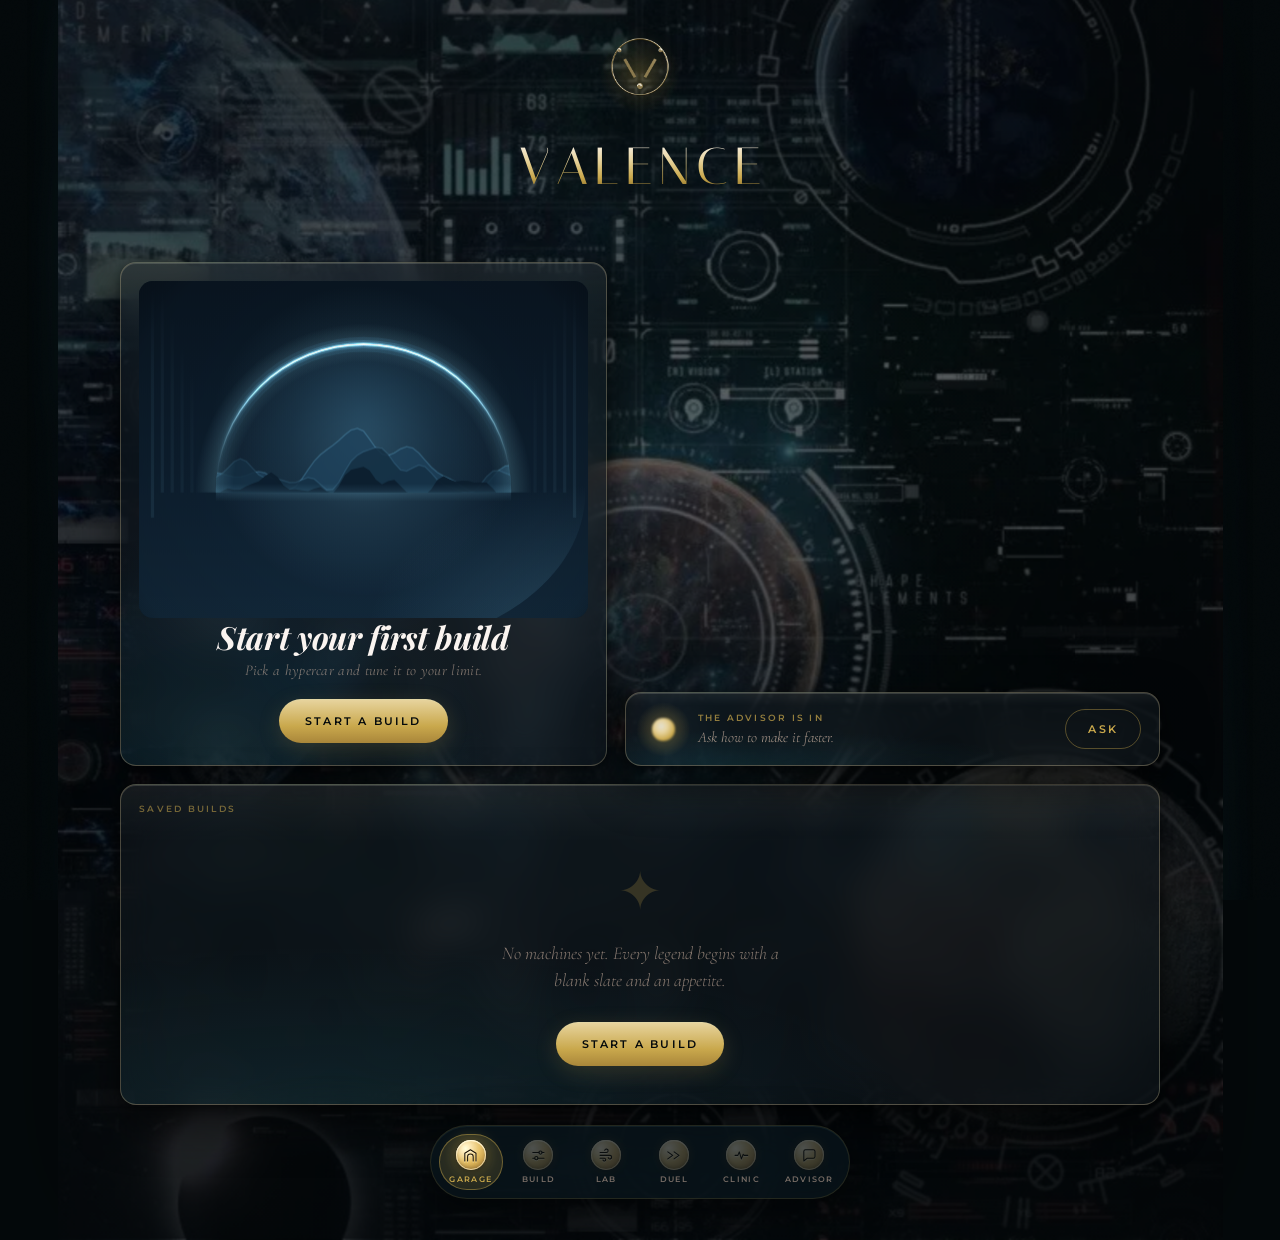
==== index.html @ 0231c081 "Spec card: a real PNG download, in the Build card and on every saved build 'Screenshot to share' ask" ====
<!DOCTYPE html>
<html lang="en">
<head>
  <meta charset="UTF-8">
  <meta name="viewport" content="width=device-width, initial-scale=1, viewport-fit=cover">
  <title>Valence Garage</title>
  <meta name="theme-color" content="#04090B">
  <meta name="description" content="A dark luxury hypercar configurator. Where physics meets desire.">
  <link rel="manifest" href="manifest.webmanifest">
  <meta name="apple-mobile-web-app-capable" content="yes">
  <meta name="mobile-web-app-capable" content="yes">
  <meta name="apple-mobile-web-app-status-bar-style" content="black-translucent">
  <meta name="apple-mobile-web-app-title" content="Valence">
  <link rel="apple-touch-icon" href="icons/apple-touch-icon.png">
  <link rel="icon" type="image/png" sizes="192x192" href="icons/icon-192.png">
  <link rel="preconnect" href="https://fonts.googleapis.com">
  <link rel="preconnect" href="https://fonts.gstatic.com" crossorigin>
  <link href="https://fonts.googleapis.com/css2?family=Playfair+Display:ital,wght@1,700&family=Montserrat:wght@300;400;500;600&family=Cormorant+Garamond:ital,wght@1,400;1,500&family=Italiana&display=swap" rel="stylesheet">
  <link rel="stylesheet" href="style.css?v=40">
</head>
<body>
  <!-- Fixed atmosphere: realistic volumetric fog painted by js/fog.js on
       #fog-canvas (teal value-noise fractal, luminous upper-left mass, lower
       right pocket, baked vignette). Fractal grain overlay sits on top. -->
  <canvas id="fog-canvas" aria-hidden="true"></canvas>
  <!-- Per-screen fixed backgrounds (v6) are painted as ::before pseudo-layers
       on #screen-garage (space image + vignette) and #screen-advisor (pure
       black + faint gold floor glow) in style.css. Because a display:none
       screen renders no pseudo-element, the background is tied directly to the
       active screen with zero JS and no fragile :has() invalidation. The fog
       canvas above shows only on Build, where no screen ::before covers it. -->
  <div id="noise-layer" aria-hidden="true"></div>

  <div id="app">

    <!-- ============================ GARAGE ============================ -->
    <section id="screen-garage" class="screen active" aria-label="Garage">
      <header class="masthead">
        <!-- Gold V monogram: a 32-frame Blender turntable (EEVEE metal +
             rim light) played as an 8x4 stepped sprite. inline-block so it
             follows the masthead text-align (left on mobile, centred desktop).
             The maison crest above the wordmark. -->
        <div id="mono-crest" aria-hidden="true"><span class="mono-sprite"></span></div>
        <div class="eyebrow">The Private Collection</div>
        <!-- v9 marquee: motion.js splits the wordmark into per-letter spans
             for the staggered rise; CSS paints the gradient + shine sweep. -->
        <h1 id="marquee" class="display-title marquee">VALENCE</h1>
        <p class="tagline">Where physics meets desire.</p>
        <div class="hairline"></div>
      </header>

      <div id="dashboard">

        <!-- Hero car widget. heroscene.js paints the deep-blue night arch-portal
             composition onto a canvas inside #hero-stage, UNDER the car image /
             fallback silhouette. The stage is ~4:3, rounded, overflow hidden. -->
        <section id="dash-hero" class="glass-sheet" aria-label="Current build">
          <div id="hero-stage">
            <!-- heroscene.js inserts canvas.hero-scene-canvas here as first child -->
            <img id="hero-car-img" alt="" aria-hidden="true" hidden>
            <div id="hero-fallback" aria-hidden="true"><!-- app.js injects CarArt svg --></div>
          </div>
          <div id="hero-meta">
            <h3 id="hero-name" class="display-title">Your Garage Awaits</h3>
            <div id="hero-sub" class="tagline">Begin your first machine.</div>
            <div id="hero-chips"><!-- app.js injects three glass chips --></div>
            <button id="btn-hero-cta" class="btn-primary" type="button">Start a Build</button>
          </div>
        </section>

        <!-- Performance snapshot bars -->
        <section id="dash-stats" class="glass-sheet" aria-label="Performance">
          <div class="panel-eyebrow">Performance</div>
          <div id="dash-bars"><!-- app.js injects five .stat-row nodes --></div>
        </section>

        <!-- Saved builds gallery (mobile order: hero, stats, builds, advisor;
             desktop placement handled by grid-template-areas) -->
        <section id="dash-builds" class="glass-sheet" aria-label="Saved builds">
          <div class="dash-builds-head">
            <div class="panel-eyebrow">Saved Builds</div>
            <button id="btn-new-build" class="btn-secondary" type="button" hidden>New Build</button>
          </div>

          <div id="garage-list" aria-live="polite"><!-- app.js injects saved builds --></div>

          <div id="garage-empty">
            <div class="ornament" aria-hidden="true">&#10022;</div>
            <p class="empty-copy">No machines yet. Every legend begins with a blank slate and an appetite.</p>
            <button id="btn-start-build" class="btn-primary" type="button">Start a Build</button>
          </div>
        </section>

        <!-- Advisor quick-entry -->
        <section id="dash-advisor" class="glass-sheet" aria-label="Advisor">
          <div id="dash-orb" aria-hidden="true">
            <span class="orb-glow"></span>
            <span class="orb-core"></span>
          </div>
          <div id="dash-advisor-body">
            <div class="eyebrow">The Advisor is in</div>
            <span id="dash-advisor-hint">Ask how to make it faster.</span>
          </div>
          <button id="btn-dash-advisor" class="btn-secondary" type="button">Ask</button>
        </section>

      </div>
    </section>

    <!-- ============================ BUILD ============================ -->
    <section id="screen-build" class="screen" aria-label="Build">

      <!-- Step 1: car picker -->
      <div id="build-step-picker">
        <header class="masthead compact" data-ghost="01">
          <div class="eyebrow">Choose Your Machine</div>
          <h2 class="display-title">The Stable</h2>
          <p class="tagline">Sixteen legends, one garage.</p>
          <div class="hairline"></div>
        </header>

        <div id="car-grid"><!-- app.js injects button.car-card nodes --></div>
      </div>

      <!-- Step 2: configurator -->
      <div id="build-step-config" hidden>
        <div class="config-head">
          <button id="btn-back-arch" class="btn-icon" type="button" aria-label="Back to car picker">
            <span class="gbadge" aria-hidden="true">
              <svg viewBox="0 0 24 24" fill="none" stroke="currentColor" stroke-width="1.5" aria-hidden="true">
                <path d="M15 5l-7 7 7 7" stroke-linecap="round" stroke-linejoin="round"/>
              </svg>
            </span>
          </button>
          <input id="build-name" type="text" value="Grand Tourer" spellcheck="false" aria-label="Build name">
          <div id="build-arch-label" class="eyebrow">Grand Tourer</div>
        </div>

        <div id="config-left">
        <div id="car-stage">
          <div id="viewer-mount" aria-label="3D car viewer" role="img"><!-- viewer.js fills this canvas --></div>
          <!-- Paint booth: two inspection light bars sweep the fresh finish
               when the accent changes (app.js toggles #car-stage.paint-fresh). -->
          <div class="paint-booth" aria-hidden="true">
            <span class="pb-bar"></span>
            <span class="pb-bar pb-bar-2"></span>
            <span class="pb-bloom"></span>
          </div>
          <div class="stage-hairline"></div>
        </div>

        <div id="readouts">
          <div class="ro" id="ro-ptw">
            <div class="ro-top">
              <span class="ro-ico gbadge sm" aria-hidden="true">
                <svg viewBox="0 0 24 24" fill="none" stroke="currentColor" stroke-width="1.5">
                  <path d="M13 3L5 13h5l-1 8 8-11h-5l1-7z" stroke-linecap="round" stroke-linejoin="round"/>
                </svg>
              </span>
              <div class="ro-value" id="ro-ptw-v">0</div>
            </div>
            <div class="ro-label" id="ro-ptw-l">HP / Tonne</div>
          </div>
          <div class="ro" id="ro-060">
            <div class="ro-top">
              <span class="ro-ico gbadge sm" aria-hidden="true">
                <svg viewBox="0 0 24 24" fill="none" stroke="currentColor" stroke-width="1.5">
                  <path d="M4 12h13" stroke-linecap="round"/>
                  <path d="M12 6l6 6-6 6" stroke-linecap="round" stroke-linejoin="round"/>
                </svg>
              </span>
              <div class="ro-value" id="ro-060-v">0.0</div>
            </div>
            <div class="ro-label" id="ro-060-l">0 to 60 mph &middot; s</div>
          </div>
          <div class="ro" id="ro-top">
            <div class="ro-top">
              <span class="ro-ico gbadge sm" aria-hidden="true">
                <svg viewBox="0 0 24 24" fill="none" stroke="currentColor" stroke-width="1.5">
                  <path d="M4 18a8 8 0 0 1 16 0" stroke-linecap="round"/>
                  <path d="M12 18l4.5-5" stroke-linecap="round"/>
                </svg>
              </span>
              <div class="ro-value" id="ro-top-v">0</div>
            </div>
            <div class="ro-label" id="ro-top-l">Top Speed &middot; km/h</div>
          </div>
          <div class="ro" id="ro-brake">
            <div class="ro-top">
              <span class="ro-ico gbadge sm" aria-hidden="true">
                <svg viewBox="0 0 24 24" fill="none" stroke="currentColor" stroke-width="1.5">
                  <circle cx="12" cy="12" r="8.5"/>
                  <circle cx="12" cy="12" r="3"/>
                </svg>
              </span>
              <div class="ro-value" id="ro-brake-v">0</div>
            </div>
            <div class="ro-label" id="ro-brake-l">Brake from 100 &middot; m</div>
          </div>
        </div>
        </div><!-- /#config-left -->

        <div id="config-right" data-ghost="02">

        <div id="unit-toggle" role="group" aria-label="Units">
          <button type="button" data-unit="metric" class="active" aria-pressed="true">Metric</button>
          <button type="button" data-unit="imperial" aria-pressed="false">Imperial</button>
        </div>

        <div id="controls">
          <div class="control-row">
            <div class="control-head">
              <span class="control-label">Power</span>
              <span class="control-val" id="val-power">650 hp</span>
            </div>
            <input id="ctl-power" type="range" min="300" max="2000" step="10" value="650" aria-label="Power in horsepower">
          </div>

          <div class="control-row">
            <div class="control-head">
              <span class="control-label">Weight</span>
              <span class="control-val" id="val-weight">1750 kg</span>
            </div>
            <input id="ctl-weight" type="range" min="900" max="2200" step="10" value="1750" aria-label="Weight in kilograms">
          </div>

          <div class="control-row">
            <div class="control-head"><span class="control-label">Drivetrain</span></div>
            <div id="ctl-drivetrain" class="segmented" role="group" aria-label="Drivetrain">
              <button type="button" data-dt="RWD">RWD</button>
              <button type="button" data-dt="AWD" class="active">AWD</button>
            </div>
          </div>

          <div class="control-row">
            <div class="control-head"><span class="control-label">Aero Wing</span></div>
            <div id="ctl-wing" class="segmented five" role="group" aria-label="Aero wing level">
              <button type="button" data-wing="0" class="active">None</button>
              <button type="button" data-wing="1">Low</button>
              <button type="button" data-wing="2">Mid</button>
              <button type="button" data-wing="3">High</button>
              <button type="button" data-wing="4">Max</button>
            </div>
          </div>

          <div class="control-row">
            <div class="control-head"><span class="control-label">Tires</span></div>
            <div id="ctl-tire" class="segmented four" role="group" aria-label="Tire compound">
              <button type="button" data-tire="0">Touring</button>
              <button type="button" data-tire="1" class="active">Sport</button>
              <button type="button" data-tire="2">Cup</button>
              <button type="button" data-tire="3">Slick</button>
            </div>
          </div>

          <div class="control-row">
            <div class="control-head"><span class="control-label">Accent</span></div>
            <div id="ctl-accent" class="swatch-row" role="group" aria-label="Accent color">
              <button type="button" class="swatch" data-accent="#C9A84C" style="--sw:#C9A84C" aria-label="Gold"></button>
              <button type="button" class="swatch" data-accent="#E8D5A0" style="--sw:#E8D5A0" aria-label="Champagne"></button>
              <button type="button" class="swatch" data-accent="#A02020" style="--sw:#A02020" aria-label="Crimson"></button>
              <button type="button" class="swatch" data-accent="#E8C8B4" style="--sw:#E8C8B4" aria-label="Cognac"></button>
              <button type="button" class="swatch" data-accent="#FAF4F0" style="--sw:#FAF4F0" aria-label="Porcelain"></button>
              <button type="button" class="swatch" data-accent="#6E1616" style="--sw:#6E1616" aria-label="Oxblood"></button>
            </div>
          </div>
        </div>

        <div id="chart-panel" class="panel">
          <div class="panel-eyebrow">Performance Envelope</div>
          <div id="stat-bars"><!-- app.js injects five .stat-row nodes --></div>
          <div id="chart-caption">Five strengths of this build. Fuller is stronger.</div>
        </div>

        <div id="eng-panel" class="panel">
          <button id="eng-toggle" type="button" aria-expanded="false" aria-controls="eng-body">
            <span>Engineering</span>
            <span class="chev gbadge sm" aria-hidden="true">
              <svg viewBox="0 0 24 24" fill="none" stroke="currentColor" stroke-width="1.5" aria-hidden="true">
                <path d="M6 9l6 6 6-6" stroke-linecap="round" stroke-linejoin="round"/>
              </svg>
            </span>
          </button>
          <div id="eng-body">
            <div class="eng-inner">
              <div class="eng-block">
                <div class="eng-title">Drag</div>
                <div class="eng-formula">F_drag = 1/2 x rho x CdA x v^2</div>
                <div class="eng-sub" id="eng-drag-sub">0</div>
              </div>
              <div class="eng-block">
                <div class="eng-title">Downforce</div>
                <div class="eng-formula">F_down = 1/2 x rho x ClA x v^2</div>
                <div class="eng-sub" id="eng-down-sub">0</div>
              </div>
              <div class="eng-block">
                <div class="eng-title">Traction Limit</div>
                <div class="eng-formula">a_max = mu x (m x g + F_down) / m</div>
                <div class="eng-sub" id="eng-trac-sub">0</div>
              </div>
              <div class="eng-block">
                <div class="eng-title">The Tradeoff</div>
                <div class="eng-formula">more wing raises CdA and ClA together</div>
                <div class="eng-sub" id="eng-trade-sub">0</div>
              </div>
            </div>
          </div>
        </div>

        <div class="action-row">
          <button id="btn-save" class="btn-primary" type="button">Save Build</button>
          <button id="btn-share" class="btn-secondary" type="button">Spec Card</button>
        </div>
        </div><!-- /#config-right -->
      </div>
    </section>

    <!-- ============================ ADVISOR ============================ -->
    <section id="screen-advisor" class="screen state-hero" aria-label="Advisor">
      <!-- Persistent top bar: chat history, a fresh conversation, and the
           speaker toggle. Present in every advisor state. -->
      <div id="advisor-topbar">
        <button id="btn-history" class="adv-icon" type="button" aria-label="Chat history" aria-expanded="false">
          <svg viewBox="0 0 24 24" fill="none" stroke="currentColor" stroke-width="1.6" aria-hidden="true">
            <path d="M4 6h16M4 12h16M4 18h11" stroke-linecap="round"/>
          </svg>
        </button>
        <button id="btn-new-chat" class="adv-icon" type="button" aria-label="New conversation">
          <svg viewBox="0 0 24 24" fill="none" stroke="currentColor" stroke-width="1.6" aria-hidden="true">
            <path d="M12 5v14M5 12h14" stroke-linecap="round"/>
          </svg>
        </button>
        <span class="adv-spacer"></span>
        <!-- Voice/TTS toggle (advisor.js speaks replies aloud). -->
        <button id="btn-voice" class="voice gbadge-btn" type="button" aria-pressed="false" aria-label="Toggle voice">
          <span class="gbadge sm" aria-hidden="true">
            <svg viewBox="0 0 24 24" fill="none" stroke="currentColor" stroke-width="1.5" aria-hidden="true">
              <path d="M4 9.5v5h3.5l4.5 3.5v-12L7.5 9.5H4z" stroke-linecap="round" stroke-linejoin="round"/>
              <path d="M16 9a4 4 0 0 1 0 6" stroke-linecap="round"/>
            </svg>
          </span>
        </button>
      </div>

      <!-- Slide-over history drawer. advisor.js fills it from saved sessions. -->
      <div id="advisor-history" hidden>
        <div class="adv-hist-head">
          <span>Conversations</span>
          <button id="btn-history-close" class="adv-icon" type="button" aria-label="Close history">
            <svg viewBox="0 0 24 24" fill="none" stroke="currentColor" stroke-width="1.6" aria-hidden="true">
              <path d="M6 6l12 12M18 6L6 18" stroke-linecap="round"/>
            </svg>
          </button>
        </div>
        <div id="adv-hist-list"><!-- advisor.js injects saved conversations --></div>
      </div>

      <header id="advisor-hero" class="advisor-head">
        <h2 id="advisor-title">What can I do for you today?</h2>

        <!-- Huge tappable orb. advisor.js toggles speech recognition on tap. -->
        <div id="advisor-orb" role="button" tabindex="0" aria-label="Speak">
          <span class="orb-glow" aria-hidden="true"></span>
          <span class="orb-core" aria-hidden="true"></span>
          <canvas id="orb-canvas" aria-hidden="true"></canvas>
        </div>

        <!-- Says what the orb wants. Nobody guesses "tap to speak". -->
        <div id="orb-hint">Tap the orb to speak, or type below</div>

        <div id="advisor-status" hidden></div>
      </header>

      <!-- SUBTITLES. Deliberately a SIBLING of the hero, not a child: the chat
           state hides the hero, and while these lived inside it the subtitles
           were hidden along with it, which is exactly the blank screen this was
           meant to prevent. Carries the live transcript while you speak AND the
           reply as it is spoken. -->
      <div id="voice-live" aria-live="polite" hidden></div>

      <div id="advisor-chips">
        <div class="chip-label chips-heading">Quick advice</div>
        <div class="chip-group">
          <div class="chip-label">Budget</div>
          <div class="chip-row" role="group" aria-label="Budget">
            <button type="button" class="chip" data-budget="low">Low</button>
            <button type="button" class="chip active" data-budget="med">Med</button>
            <button type="button" class="chip" data-budget="high">High</button>
          </div>
        </div>
        <div class="chip-group">
          <div class="chip-label">Focus</div>
          <div class="chip-row" role="group" aria-label="Focus">
            <button type="button" class="chip" data-focus="looks">Looks</button>
            <button type="button" class="chip" data-focus="speed">Speed</button>
            <button type="button" class="chip" data-focus="track">Track</button>
            <button type="button" class="chip active" data-focus="balanced">Balanced</button>
          </div>
        </div>
      </div>

      <!-- advisor.js seeds the opening line (day aware) so it is never stale. -->
      <div id="advisor-thread" aria-live="polite"></div>

      <button id="btn-advise" class="btn-primary full" type="button">Consult the Advisor</button>

      <!-- Composer. Lives on the globe page AND in chat, so you can type from
           the start, or edit what the microphone heard before sending. -->
      <div id="advisor-input-row">
        <textarea id="advisor-input" rows="1" placeholder="Ask the Advisor anything" spellcheck="false" autocomplete="off" aria-label="Message the advisor"></textarea>
        <button id="btn-send" class="adv-send" type="button" aria-label="Send message">
          <svg viewBox="0 0 24 24" fill="none" stroke="currentColor" stroke-width="2.2" aria-hidden="true">
            <path d="M12 19V5M6 11l6-6 6 6" stroke-linecap="round" stroke-linejoin="round"/>
          </svg>
        </button>
      </div>

      <!-- Kept, and moved BELOW the composer. Always reachable, including while
           voice is listening, and it opens the greeting composer. -->
      <button id="btn-keyboard" type="button" aria-label="Use keyboard">
        <span class="gbadge sm" aria-hidden="true">
          <svg viewBox="0 0 24 24" fill="none" stroke="currentColor" stroke-width="1.5" aria-hidden="true">
            <rect x="3" y="7" width="18" height="11" rx="2"/>
            <path d="M7 11h0M11 11h0M15 11h0M7 14.5h10" stroke-linecap="round"/>
          </svg>
        </span>
        <span class="btn-keyboard-label">Use keyboard</span>
      </button>
    </section>

    <!-- ============================ LAB ============================ -->
    <!-- v9: the wind tunnel. js/windlab.js owns the canvas: airflow
         streamlines deflecting over the current machine's silhouette,
         live drag / downforce / power readouts at a tunable airspeed. -->
    <section id="screen-lab" class="screen" aria-label="Wind lab">
      <header class="masthead compact" data-ghost="03">
        <div class="eyebrow">The Laboratory</div>
        <h2 class="display-title">Wind Tunnel</h2>
        <p class="tagline">Air is the only honest critic.</p>
        <div class="hairline"></div>
      </header>

      <div id="lab-stage" class="glass-sheet">
        <canvas id="lab-canvas" aria-label="Wind tunnel visualization" role="img"></canvas>
        <div id="lab-plate"><!-- windlab.js writes the car name here --></div>
      </div>

      <!-- v11.1: any machine can enter the tunnel, not just the current build. -->
      <div id="lab-picker" class="panel">
        <div class="panel-eyebrow">In the Tunnel</div>
        <div id="lab-picker-chips" class="chip-row"><!-- windlab.js fills --></div>
      </div>

      <div id="lab-readouts">
        <div class="ro">
          <div class="ro-top"><div class="ro-value" id="lab-drag-v">0</div></div>
          <div class="ro-label">Drag &middot; N</div>
        </div>
        <div class="ro">
          <div class="ro-top"><div class="ro-value" id="lab-down-v">0</div></div>
          <div class="ro-label">Downforce &middot; N</div>
        </div>
        <div class="ro">
          <div class="ro-top"><div class="ro-value" id="lab-power-v">0</div></div>
          <div class="ro-label">Drag Power &middot; kW</div>
        </div>
      </div>

      <div id="lab-controls" class="panel">
        <div class="control-row">
          <div class="control-head">
            <span class="control-label">Airspeed</span>
            <span class="control-val" id="lab-speed-val">200 km/h</span>
          </div>
          <input id="lab-speed" type="range" min="50" max="400" step="5" value="200" aria-label="Airspeed in kilometers per hour">
        </div>
        <div id="lab-caption">Streamlines bend over the body. Wing level and tires come from your current build.</div>
      </div>
    </section>

    <!-- ============================ DUEL ============================ -->
    <!-- v10, the base of the pizza: race any build against any other
         machine over the quarter mile with the app's real physics.
         js/duel.js owns the canvas, the countdown, and the results. -->
    <section id="screen-duel" class="screen" aria-label="Proving ground">
      <header class="masthead compact" data-ghost="04">
        <div class="eyebrow">The Proving Ground</div>
        <h2 class="display-title">The Duel</h2>
        <p class="tagline">Two machines. One truth.</p>
        <div class="hairline"></div>
      </header>

      <div id="duel-stage" class="glass-sheet">
        <canvas id="duel-canvas" aria-label="Quarter mile race" role="img"></canvas>
        <div id="duel-results" hidden></div>
      </div>

      <!-- v11: BOTH corners are free picks (current build, saved builds,
           factory stock), so custom vs factory twin, custom vs custom and
           stock vs stock are all one tap. -->
      <div id="duel-picker" class="panel">
        <div class="duel-corner">
          <div class="panel-eyebrow">Lane One</div>
          <div id="duel-you-chips" class="chip-row"><!-- duel.js fills --></div>
        </div>
        <div class="duel-vs" aria-hidden="true">vs</div>
        <div class="duel-corner">
          <div class="panel-eyebrow">Lane Two</div>
          <div id="duel-foe-chips" class="chip-row"><!-- duel.js fills --></div>
        </div>
      </div>

      <!-- Side-by-side specification; differences glow gold. -->
      <div id="duel-specs" class="panel" aria-label="Specification comparison"></div>

      <button id="btn-duel" class="btn-primary full" type="button">Run the Quarter Mile</button>
    </section>

    <!-- ============================ CLINIC ============================ -->
    <!-- v12: four instruments of practical mechanical engineering, each
         with built-in synthetic test signals (js/clinic.js). -->
    <section id="screen-clinic" class="screen" aria-label="Clinic">
      <header class="masthead compact" data-ghost="05">
        <div class="eyebrow">The Clinic</div>
        <h2 class="display-title">Instruments</h2>
        <p class="tagline">Listen. Measure. Know before you pay.</p>
        <div class="hairline"></div>
      </header>

      <!-- AI Engine: the free brain behind the instruments. -->
      <div class="panel clinic-panel" id="cl-ai-card">
        <button class="clinic-head" id="cl-ai-head" type="button" aria-expanded="true">
          <span>AI Engine</span>
          <span class="clinic-sub">built in and on &middot; no setup needed</span>
        </button>
        <div class="clinic-body">
          <p class="cl-copy">The AI is already running for you, no key and no
          sign-up required. The instruments below carry this garage's full
          diagnostic knowledge (fault trees, acoustic signatures, fluid
          charts, fair-shop playbooks), and a frontier AI reasons over that
          knowledge, reads your photos, and
          writes your diagnosis live. Photos and prose are enabled, and if the
          shared allowance is ever busy it falls back to the built-in knowledge
          base, so it never stops working.</p>
          <button id="cl-open-advisor" class="btn-secondary" type="button">Click here to use the Advisor</button>
          <div id="cl-ai-msg" class="cl-note"></div>
        </div>
      </div>

      <!-- 1. Engine Whisperer -->
      <div class="panel clinic-panel">
        <button class="clinic-head" id="cl-ew-head" type="button" aria-expanded="true">
          <span>Engine Whisperer</span>
          <span class="clinic-sub">what is that noise</span>
        </button>
        <div class="clinic-body">
          <p class="cl-copy">Your car is talking. Record the clunk, squeal,
          tick, or hiss, or photograph the leak, and watch the AI reason
          over real spectral evidence to tell you what is wrong, how urgent
          it is, and exactly what to say at the counter so nobody
          overcharges you.</p>
          <details class="cl-about">
            <summary>About this instrument</summary>
            <p>Every fault has a voiceprint. A worn belt screams one narrow
            note; a dying rod bearing thuds at half engine speed; a boost
            leak hisses with no rhythm at all. This instrument runs your
            recording through the same math a vibration lab uses: windowed
            frequency analysis plus an envelope-rhythm scan, measuring the
            pitch, purity, and beat of the noise. Those measurements are
            matched against a built-in library of acoustic fault signatures
            with full playbooks: causes, urgency, fair-shop pricing
            behavior, free driveway checks, and the follow-up questions
            that separate look-alike sounds. Then the AI engine composes
            your diagnosis from that evidence, live, token by token. It is
            a hypothesis, not a verdict, and it says so: but you will walk
            into the shop knowing exactly what to ask for. Photos work the
            same way: fluid-color charts and wear-pattern guides feed the
            vision model, so a picture of the puddle under your car comes
            back as a name, a severity, and a plan.</p>
          </details>
          <div class="cl-actions">
            <button id="cl-ew-rec" class="btn-secondary" type="button">Record 4 s</button>
            <label class="btn-secondary cl-upload">Upload audio
              <input id="cl-ew-file" type="file" accept="audio/*" hidden>
            </label>
            <label class="btn-secondary cl-upload">Photo diagnosis
              <input id="cl-ew-photo" type="file" accept="image/*" hidden>
            </label>
          </div>
          <img id="cl-ew-photo-preview" class="cl-photo-preview" alt="" hidden>
          <div class="cl-demos">
            <span class="cl-demos-label">Prove it on this desk:</span>
            <button id="cl-ew-demo-belt" class="chip" type="button">Belt squeal</button>
            <button id="cl-ew-demo-tick" class="chip" type="button">Lifter tick</button>
            <button id="cl-ew-demo-knock" class="chip" type="button">Rod knock</button>
            <button id="cl-ew-demo-leak" class="chip" type="button">Boost leak</button>
          </div>
          <div id="cl-ew-status" class="cl-note" hidden></div>
          <canvas id="cl-ew-spectrum" class="cl-spectrum" hidden></canvas>
          <div id="cl-ew-results" hidden></div>
          <div id="cl-ew-ai" class="cl-ai-panel" hidden>
            <div class="cl-ai-head">
              <span class="cl-ai-title">AI Diagnosis</span>
              <span id="cl-ew-ai-engine" class="cl-ai-engine"></span>
            </div>
            <div id="cl-ew-ai-text" class="cl-ai-text"></div>
          </div>
        </div>
      </div>

      <!-- 2. TorqueSplit -->
      <div class="panel clinic-panel">
        <button class="clinic-head" id="cl-ts-head" type="button" aria-expanded="false">
          <span>TorqueSplit</span>
          <span class="clinic-sub">plan the build before you buy parts</span>
        </button>
        <div class="clinic-body" hidden>
          <p class="cl-copy">Plan the modification before you spend a dollar.
          Slide the power up, strip the weight, pick the tires: physics-true
          performance deltas, a half-shaft safety factor at launch torque,
          clutch heat per launch, and a live finite-element stress map that
          warns you BEFORE a mod snaps your stock axles.</p>
          <details class="cl-about">
            <summary>About this instrument</summary>
            <p>F = ma is not a slogan here; it is the solver. Your planned
            build runs through the same physics engine that powers the whole
            garage: traction-limited launch, power-limited pull, drag and
            downforce, so the 0 to 60, top speed, and braking numbers are
            derived, not guessed. Then the driveline check: peak launch
            torque is computed from tire grip and weight, pushed through a
            half-shaft shear-stress formula, and compared with your chosen
            material's yield to produce a safety factor. Below one, the
            axle fails: the app tells you before the parking lot does. The
            colored map at the bottom is a genuine finite element analysis,
            the same method engineering firms use: the torque-reaction
            bracket is meshed into elements, a stiffness matrix is
            assembled and solved right here in your browser, and the von
            Mises stress field paints cool teal to danger ruby. Drag the
            power slider and watch the metal feel it.</p>
          </details>
          <div class="cl-form">
            <label>Base machine
              <select id="cl-ts-base"></select>
            </label>
            <label>Power target <span id="cl-ts-power-v">x1.30</span>
              <input id="cl-ts-power" type="range" min="1" max="2.5" step="0.05" value="1.3">
            </label>
            <label>Weight change <span id="cl-ts-weight-v">+0 kg</span>
              <input id="cl-ts-weight" type="range" min="-200" max="300" step="10" value="0">
            </label>
            <label>Tires
              <select id="cl-ts-tire">
                <option value="0">Touring</option>
                <option value="1" selected>Sport</option>
                <option value="2">Cup</option>
                <option value="3">Slick</option>
              </select>
            </label>
            <label>Bracket material
              <select id="cl-ts-mat"></select>
            </label>
          </div>
          <div id="cl-ts-results"></div>
          <canvas id="cl-ts-fea" class="cl-fea"></canvas>
        </div>
      </div>

      <!-- 3. LoadPulse -->
      <div class="panel clinic-panel">
        <button class="clinic-head" id="cl-lp-head" type="button" aria-expanded="false">
          <span>LoadPulse</span>
          <span class="clinic-sub">weigh your cargo with a door slam</span>
        </button>
        <div class="clinic-body" hidden>
          <p class="cl-copy">Weigh your cargo with a door slam. Loading for a
          move, a lumber run, a packed road trip? Two readings, and the app
          tells you how many kilograms you added and how close the suspension
          is to its rated payload, before the highway finds out for you.</p>
          <ol class="cl-steps">
            <li>Rest the phone on a flat surface in the empty car. Tap
            <strong>Calibrate empty</strong>, then slam one door once inside
            the four second window it opens.</li>
            <li>Load your cargo. <strong>Take as long as you like</strong>,
            nothing is timing you between the two readings.</li>
            <li>Tap <strong>Measure loaded</strong> and slam the same door
            again inside its four second window.</li>
          </ol>
          <p class="cl-note">Each tap opens its own four second capture, so it
          only listens when you ask it to. It does not detect slams on its own.</p>
          <details class="cl-about">
            <summary>About this instrument</summary>
            <p>Your car sits on springs, and any mass on springs has a
            natural frequency: the rate it bobs when disturbed. Add cargo
            and that frequency drops, by exactly the square-root law
            engineers write as omega equals root k over m. A door slam is a
            free impulse hammer: the chassis wobbles for a second, your
            phone's accelerometer records the wobble, and the app measures
            its frequency with a self-calibrating estimator that cancels
            its own bias. Compare loaded against your empty calibration and
            the added mass falls out of the algebra: no truck scale, no
            hardware, just physics. Real use needs the phone flat on a hard
            interior surface with the engine off, and honest tolerance is
            fifteen to twenty-five percent: this is a load-awareness
            instrument, not a certified scale. The Simulate buttons inject
            a synthetic slam through the identical pipeline and recover a
            known 320 kg to within a few kilograms: the proof that the math
            is real.</p>
          </details>
          <div class="cl-form">
            <label>Vehicle
              <select id="cl-lp-preset"></select>
            </label>
          </div>
          <div class="cl-actions">
            <button id="cl-lp-calibrate" class="btn-secondary" type="button">Calibrate empty</button>
            <button id="cl-lp-measure" class="btn-secondary" type="button">Measure loaded</button>
          </div>
          <div class="cl-demos">
            <span class="cl-demos-label">Prove it on this desk:</span>
            <button id="cl-lp-sim-empty" class="chip" type="button">Simulate empty slam</button>
            <button id="cl-lp-sim-loaded" class="chip" type="button">Simulate +320 kg slam</button>
          </div>
          <div id="cl-lp-cal" class="cl-note">Not calibrated</div>
          <div id="cl-lp-result" hidden></div>
        </div>
      </div>

      <!-- 4. PadCheck -->
      <div class="panel clinic-panel">
        <button class="clinic-head" id="cl-pc-head" type="button" aria-expanded="false">
          <span>PadCheck</span>
          <span class="clinic-sub">hear the wear indicator before it screams</span>
        </button>
        <div class="clinic-body" hidden>
          <p class="cl-copy">Know your brakes before the shop tells you.
          Hold the phone near a front wheel, tap the brakes while rolling
          slowly, and the instrument listens for the wear indicator's
          signature: your leverage against both the upseller and the
          expensive sound of metal on metal.</p>
          <details class="cl-about">
            <summary>About this instrument</summary>
            <p>Brake pads ship with a small steel tab tuned to sing between
            roughly 1.8 and 4.5 kilohertz when the friction material wears
            down to replacement depth: it is a designed-in alarm. This
            instrument isolates exactly that band against the rest of the
            spectrum and returns one of three states. Quiet band: pads
            healthy, decline the upsell with confidence. Clean tone in the
            band: the indicator is touching, roughly the two to three
            millimeter point, plan a replacement soon. Broadband grinding
            with no clean tone: friction material gone, every stop is
            machining your rotors, park it. One honest limit, stated
            plainly: millimeter-precise thickness cannot be measured
            acoustically by any phone: the tab is a threshold announcer,
            and this instrument reports the truth the tab was built to
            tell.</p>
          </details>
          <div class="cl-actions">
            <button id="cl-pc-rec" class="btn-secondary" type="button">Record 5 s</button>
          </div>
          <div class="cl-demos">
            <span class="cl-demos-label">Prove it on this desk:</span>
            <button id="cl-pc-demo-healthy" class="chip" type="button">Healthy brakes</button>
            <button id="cl-pc-demo-indicator" class="chip" type="button">Indicator contact</button>
            <button id="cl-pc-demo-grind" class="chip" type="button">Grinding</button>
          </div>
          <div id="cl-pc-status" class="cl-note" hidden></div>
          <canvas id="cl-pc-spectrum" class="cl-spectrum" hidden></canvas>
          <div id="cl-pc-results" hidden></div>
        </div>
      </div>
    </section>

    <!-- ============================ TAB BAR ============================ -->
    <nav id="tabbar">
      <button class="tab active" type="button" data-tab="garage" aria-selected="true">
        <span class="gbadge tab-ico" aria-hidden="true">
          <svg viewBox="0 0 24 24" fill="none" stroke="currentColor" stroke-width="1.5" aria-hidden="true">
            <path d="M4 20V9l8-5 8 5v11" stroke-linecap="round" stroke-linejoin="round"/>
            <path d="M8 20v-6a4 4 0 0 1 8 0v6" stroke-linecap="round" stroke-linejoin="round"/>
          </svg>
        </span>
        <span class="tab-label">Garage</span>
      </button>
      <button class="tab" type="button" data-tab="build" aria-selected="false">
        <span class="gbadge tab-ico" aria-hidden="true">
          <svg viewBox="0 0 24 24" fill="none" stroke="currentColor" stroke-width="1.5" aria-hidden="true">
            <path d="M4 8h9M17 8h3" stroke-linecap="round"/>
            <path d="M4 16h3M11 16h9" stroke-linecap="round"/>
            <circle cx="15" cy="8" r="2.3"/>
            <circle cx="9" cy="16" r="2.3"/>
          </svg>
        </span>
        <span class="tab-label">Build</span>
      </button>
      <button class="tab" type="button" data-tab="lab" aria-selected="false">
        <span class="gbadge tab-ico" aria-hidden="true">
          <svg viewBox="0 0 24 24" fill="none" stroke="currentColor" stroke-width="1.5" aria-hidden="true">
            <path d="M3 8h9a2.5 2.5 0 1 0-2.4-3.2" stroke-linecap="round"/>
            <path d="M3 12h14a2.5 2.5 0 1 1-2.4 3.2" stroke-linecap="round"/>
            <path d="M3 16h6a2 2 0 1 1-1.9 2.6" stroke-linecap="round"/>
          </svg>
        </span>
        <span class="tab-label">Lab</span>
      </button>
      <button class="tab" type="button" data-tab="duel" aria-selected="false">
        <span class="gbadge tab-ico" aria-hidden="true">
          <svg viewBox="0 0 24 24" fill="none" stroke="currentColor" stroke-width="1.5" aria-hidden="true">
            <path d="M4 7l7 5-7 5" stroke-linecap="round" stroke-linejoin="round"/>
            <path d="M13 7l7 5-7 5" stroke-linecap="round" stroke-linejoin="round"/>
          </svg>
        </span>
        <span class="tab-label">Duel</span>
      </button>
      <button class="tab" type="button" data-tab="clinic" aria-selected="false">
        <span class="gbadge tab-ico" aria-hidden="true">
          <svg viewBox="0 0 24 24" fill="none" stroke="currentColor" stroke-width="1.5" aria-hidden="true">
            <path d="M3 12h4l2-5 3 10 2.5-6.5L16 12h5" stroke-linecap="round" stroke-linejoin="round"/>
          </svg>
        </span>
        <span class="tab-label">Clinic</span>
      </button>
      <button class="tab" type="button" data-tab="advisor" aria-selected="false">
        <span class="gbadge tab-ico" aria-hidden="true">
          <svg viewBox="0 0 24 24" fill="none" stroke="currentColor" stroke-width="1.5" aria-hidden="true">
            <path d="M4 6.5A2.5 2.5 0 0 1 6.5 4h11A2.5 2.5 0 0 1 20 6.5v7a2.5 2.5 0 0 1-2.5 2.5H9l-5 4V6.5z" stroke-linecap="round" stroke-linejoin="round"/>
          </svg>
        </span>
        <span class="tab-label">Advisor</span>
      </button>
    </nav>

    <!-- ============================ SPEC CARD ============================ -->
    <div id="speccard-overlay" hidden>
      <div id="speccard">
        <!-- Living gold: the Higgsfield-animated liquid-gold key art loops
             silently behind the card head, screen-blended over the oxblood
             base. app.js plays it on open (not under reduced motion). -->
        <video id="sc-video" src="assets/gold-v.mp4" muted loop playsinline
               preload="none" aria-hidden="true" tabindex="-1"></video>
        <button id="btn-close-spec" type="button" aria-label="Close spec card">
          <span class="gbadge sm" aria-hidden="true">
            <svg viewBox="0 0 24 24" fill="none" stroke="currentColor" stroke-width="1.5" aria-hidden="true">
              <path d="M6 6l12 12M18 6L6 18" stroke-linecap="round"/>
            </svg>
          </span>
        </button>

        <div class="sc-eyebrow eyebrow">Valence Garage</div>
        <div id="sc-name" class="display-title">Grand Tourer</div>
        <div id="sc-arch" class="tagline">Continental pace, velvet thunder</div>

        <div id="sc-car-wrap">
          <img id="sc-car-img" alt="" aria-hidden="true" hidden>
          <svg id="sc-car" viewBox="0 0 400 170" aria-label="Car silhouette" role="img"></svg>
        </div>

        <div id="sc-setup">AWD &middot; Sport &middot; Wing None</div>

        <div class="sc-medallions">
          <div class="sc-medal" id="sc-power">
            <div class="sc-ring gbadge">
              <svg class="sc-glyph" viewBox="0 0 24 24" fill="none" stroke="currentColor" stroke-width="1.5" aria-hidden="true">
                <path d="M13 3L5 13h5l-1 8 8-11h-5l1-7z" stroke-linecap="round" stroke-linejoin="round"/>
              </svg>
            </div>
            <div class="sc-v">0</div>
            <div class="sc-l">Power hp</div>
          </div>
          <div class="sc-medal" id="sc-ptw">
            <div class="sc-ring gbadge">
              <svg class="sc-glyph" viewBox="0 0 24 24" fill="none" stroke="currentColor" stroke-width="1.5" aria-hidden="true">
                <path d="M12 3l8 9-8 9-8-9 8-9z" stroke-linecap="round" stroke-linejoin="round"/>
              </svg>
            </div>
            <div class="sc-v">0</div>
            <div class="sc-l">hp / t</div>
          </div>
          <div class="sc-medal" id="sc-060">
            <div class="sc-ring gbadge">
              <svg class="sc-glyph" viewBox="0 0 24 24" fill="none" stroke="currentColor" stroke-width="1.5" aria-hidden="true">
                <path d="M4 12h13" stroke-linecap="round"/>
                <path d="M12 6l6 6-6 6" stroke-linecap="round" stroke-linejoin="round"/>
              </svg>
            </div>
            <div class="sc-v">0.0</div>
            <div class="sc-l">0 to 60 s</div>
          </div>
          <div class="sc-medal" id="sc-top">
            <div class="sc-ring gbadge">
              <svg class="sc-glyph" viewBox="0 0 24 24" fill="none" stroke="currentColor" stroke-width="1.5" aria-hidden="true">
                <path d="M4 18a8 8 0 0 1 16 0" stroke-linecap="round"/>
                <path d="M12 18l4.5-5" stroke-linecap="round"/>
              </svg>
            </div>
            <div class="sc-v">0</div>
            <div class="sc-l">Top km/h</div>
          </div>
          <div class="sc-medal" id="sc-brake">
            <div class="sc-ring gbadge">
              <svg class="sc-glyph" viewBox="0 0 24 24" fill="none" stroke="currentColor" stroke-width="1.5" aria-hidden="true">
                <circle cx="12" cy="12" r="8.5"/>
                <circle cx="12" cy="12" r="3"/>
              </svg>
            </div>
            <div class="sc-v">0</div>
            <div class="sc-l">Brake m</div>
          </div>
          <div class="sc-medal" id="sc-weight">
            <div class="sc-ring gbadge">
              <svg class="sc-glyph" viewBox="0 0 24 24" fill="none" stroke="currentColor" stroke-width="1.5" aria-hidden="true">
                <path d="M12 3v3" stroke-linecap="round"/>
                <path d="M12 6l5 11H7l5-11z" stroke-linecap="round" stroke-linejoin="round"/>
                <path d="M12 6v11" stroke-linecap="round"/>
              </svg>
            </div>
            <div class="sc-v">0</div>
            <div class="sc-l">Weight kg</div>
          </div>
        </div>

        <div class="sc-footer">
          <div class="sc-mono">V</div>
          <div class="sc-built">Built in the Valence Garage</div>
          <button id="sc-download" class="sc-download" type="button">Download to share</button>
        </div>
      </div>
    </div>

  </div>

  <!-- v9 seam wipe: a gold hairline sweeps the viewport on tab changes.
       app.js toggles .run; pure decoration, pointer-events none. -->
  <div id="seam-wipe" aria-hidden="true"></div>

  <script defer src="js/atmos.js?v=56"></script>
  <script defer src="js/motion.js?v=56"></script>
  <script defer src="js/fog.js?v=56"></script>
  <script defer src="js/heroscene.js?v=56"></script>
  <script defer src="js/orb.js?v=56"></script>
  <script defer src="js/physics.js?v=56"></script>
  <script defer src="js/car.js?v=56"></script>
  <script defer src="js/cars.js?v=56"></script>
  <script defer src="js/viewer.js?v=56"></script>
  <script defer src="js/theater.js?v=56"></script>
  <script defer src="js/windlab.js?v=56"></script>
  <script defer src="js/duel.js?v=56"></script>
  <script defer src="js/speccard.js?v=56"></script>
  <script defer src="js/knowledge.js?v=56"></script>
  <script defer src="js/aiengine.js?v=56"></script>
  <script defer src="js/clinic.js?v=56"></script>
  <script defer src="js/advisor.js?v=56"></script>
  <script defer src="js/app.js?v=56"></script>
  <script defer src="js/intro.js?v=56"></script>
</body>
</html>
---- style.css ----
/* ============================================================
   VALENCE GARAGE. Complete design system. v5 FINAL.
   Dark luxury hypercar configurator. Cool teal glass, gold accents.
   Atmosphere: realistic volumetric teal fog (js/fog.js) behind the
   whole app; glass sheets with gold hairlines float on top. Oxblood
   survives only inside the spec card as a signature.
   ============================================================ */

/* ---------- Tokens ---------- */
:root {
  /* Cool teal atmosphere base */
  --void: #04090B;
  --abyss: #07161B;
  --teal-fog: #17545F;
  --teal-glow: #2C96AA;
  --ice: #9FE8F0;

  /* Oxblood retained ONLY for the spec-card signature */
  --oxblood-deep: #1C0808;
  --oxblood: #3E1212;

  /* Gold interactive accent language (unchanged) */
  --gold: #C9A84C;
  --accent: #C9A84C;
  --champagne: #E8D5A0;
  --cognac: #E8C8B4;
  --porcelain: #FAF4F0;
  --crimson: #A02020;
  --ruby: #C03030;

  --hairline: rgba(201, 168, 76, 0.14);
  --hairline-strong: rgba(201, 168, 76, 0.35);
  --inner-top: inset 0 1px 0 rgba(159, 232, 240, 0.06);

  /* v6 glass: brighter champagne borders and a lighter fill so panels READ
     on the busy space image. Top edge highlight baked into the shadow. */
  --glass-border: rgba(232, 213, 160, 0.28);
  --glass-fill: rgba(16, 24, 30, 0.5);
  --glass-fill-strong: rgba(12, 20, 26, 0.62);
  --glass-blur: blur(18px) saturate(1.15);
  --glass-top-hi: inset 0 1px 0 rgba(255, 250, 235, 0.14);
  --glass-shadow:
    0 18px 46px rgba(0, 0, 0, 0.6),
    0 2px 10px rgba(0, 0, 0, 0.4),
    var(--glass-top-hi);

  --font-display: 'Playfair Display', Georgia, serif;
  --font-ui: 'Montserrat', system-ui, sans-serif;
  --font-accent: 'Cormorant Garamond', Georgia, serif;

  --col-max: 480px;
  --side-pad: 20px;
  --bottom-pad: 110px;
  --radius: 16px;
  --tab-h: 62px;
}

/* ---------- Reset ---------- */
*,
*::before,
*::after {
  margin: 0;
  padding: 0;
  box-sizing: border-box;
}

[hidden] {
  display: none !important;
}

html,
body {
  background: var(--void);
  min-height: 100%;
}

body {
  font-family: var(--font-ui);
  font-weight: 300;
  color: var(--porcelain);
  -webkit-font-smoothing: antialiased;
  text-rendering: optimizeLegibility;
  overflow-x: hidden;
  position: relative;
}

/* ---------- Atmosphere (v6 CORRECTED layering) ----------
   The user-verified stacking on BOTH Garage and Build:
     bottom  = assets/space.webp covering the ENTIRE viewport (fixed cover),
               with a dark vignette so it stays subtle and text stays AA;
     middle  = the teal volumetric fog (js/fog.js on #fog-canvas), CONSTRAINED
               by CSS to a column-width vertical strip centered behind the app
               content, its horizontal edges feathered away with a mask so it
               has no hard edges and reads as a soft backdrop behind the glass;
     top     = the glass sheets / app content.
   Advisor stays PURE BLACK full page: no space image, no fog.

   Layer z-order: space ::before (z 0) < fog canvas (z 1) < app content (z 2).
   The space image is bound to the active screen's own ::before (a display:none
   screen paints no pseudo-element), so it is present on Garage and Build and
   absent on Advisor with zero JS. The single body-level fog canvas is hidden on
   Advisor via :has() (the same modern selector this sheet already uses on
   #hero-stage), since the canvas lives outside #app and cannot be reached by a
   per-screen rule. */

/* The teal fog canvas is fixed and full-viewport in JS (js/fog.js, untouched).
   CSS clamps it to a centered column-width strip and feathers both horizontal
   edges with a mask so it sits softly BEHIND the app content column. It sits at
   z 1, ABOVE the space image (z 0) and BELOW the app content (z 2). */
#fog-canvas {
  position: fixed;
  top: 0;
  left: 50%;
  transform: translateX(-50%);
  z-index: 1;
  /* Column width with generous bleed past the content column so the fog reads
     as a wide backdrop, not a hard-edged panel. Feathered by the mask below.
     js/fog.js sets an inline style.width/height on the canvas (full viewport),
     so these MUST win with !important to clamp the fog to a centered column. */
  width: min(150vw, 760px) !important;
  height: 100vh !important;
  pointer-events: none;
  display: block;
  /* Tuned so the glass widgets stay readable over the fog. */
  opacity: 0.72;
  /* Feather both horizontal edges to nothing (no hard vertical seams). */
  -webkit-mask-image: linear-gradient(90deg,
    transparent 0%, rgba(0,0,0,1) 22%, rgba(0,0,0,1) 78%, transparent 100%);
  mask-image: linear-gradient(90deg,
    transparent 0%, rgba(0,0,0,1) 22%, rgba(0,0,0,1) 78%, transparent 100%);
}

/* Desktop: wider content column, so widen the fog strip and its bleed. */
@media (min-width: 900px) {
  #fog-canvas {
    width: min(96vw, 1360px) !important;
  }
}

/* Advisor is pure black: hide the fog canvas entirely there. The canvas is a
   body-level element outside #app, so it cannot be masked by a per-screen
   ::before; :has() is the only non-JS hook (already used on #hero-stage). */
body:has(#screen-advisor.active) #fog-canvas {
  display: none;
}

/* ---- Full-page space image, bound to the active screen's own ::before ----
   Present on Garage AND Build (both paint this layer when active); absent on
   Advisor. Fixed, covers the whole viewport at z 0, under the fog (z 1) and the
   app content (z 2). A display:none screen paints no ::before, so this needs no
   JS and no :has(). */
#screen-garage::before,
#screen-build::before {
  content: '';
  position: fixed;
  inset: 0;
  z-index: 0;
  pointer-events: none;
  /* Space planets HUD image, full-viewport cover, with a dark vignette so it
     stays subtle and text stays AA over the busiest region. */
  background:
    radial-gradient(ellipse 120% 90% at 50% 40%,
      rgba(4, 8, 11, 0.42) 0%,
      rgba(4, 8, 11, 0.58) 58%,
      rgba(3, 6, 8, 0.8) 100%),
    linear-gradient(180deg, rgba(4, 8, 11, 0.5) 0%, rgba(4, 8, 11, 0.34) 30%, rgba(3, 6, 8, 0.74) 100%),
    url("assets/space.webp") center center / cover no-repeat,
    #04080B;
}

/* v8: Build gets its own atmosphere, THE WORKSHOP: the atelier hall
   (key art generated for this app: black hypercars, gold marble panel,
   teal haze). Heavier vignette than Garage so the glass controls and
   the live 3D stage stay unmistakably in front; the fog canvas keeps
   breathing over it at z 1. Garage keeps the space HUD image above. */
#screen-build::before {
  background:
    radial-gradient(ellipse 130% 100% at 50% 36%,
      rgba(4, 8, 11, 0.5) 0%,
      rgba(4, 8, 11, 0.66) 58%,
      rgba(3, 6, 8, 0.88) 100%),
    linear-gradient(180deg, rgba(4, 8, 11, 0.44) 0%, rgba(4, 8, 11, 0.4) 30%, rgba(3, 6, 8, 0.85) 100%),
    url("assets/atelier.webp") center 30% / cover no-repeat,
    #04080B;
}

/* Advisor stage: a soft dark grey room (#141414) rather than pure black, which
   read as too harsh, with a faint gold floor glow rising from the bottom.
   Opaque; no space image, no fog. */
#screen-advisor::before {
  content: '';
  position: fixed;
  inset: 0;
  z-index: 0;
  pointer-events: none;
  background:
    radial-gradient(ellipse 90% 42% at 50% 118%,
      rgba(201, 168, 76, 0.14) 0%,
      rgba(201, 168, 76, 0.045) 40%,
      transparent 72%),
    linear-gradient(180deg, #141414 0%, #141414 60%, #101010 100%);
}

#noise-layer {
  position: fixed;
  inset: 0;
  z-index: 1;
  pointer-events: none;
  mix-blend-mode: overlay;
  opacity: 0.35;
  background-image: url("data:image/svg+xml,%3Csvg viewBox='0 0 600 600' xmlns='http://www.w3.org/2000/svg'%3E%3Cfilter id='n'%3E%3CfeTurbulence type='fractalNoise' baseFrequency='0.65' numOctaves='3' stitchTiles='stitch'/%3E%3C/filter%3E%3Crect width='100%25' height='100%25' filter='url(%23n)' opacity='0.06'/%3E%3C/svg%3E");
}

/* ---------- App shell ---------- */
#app {
  position: relative;
  z-index: 2;
  width: 100%;
  max-width: var(--col-max);
  margin: 0 auto;
  min-height: 100vh;
}

/* ---------- Screens ---------- */
.screen {
  display: none;
  padding: 0 var(--side-pad);
  padding-top: max(28px, env(safe-area-inset-top));
  padding-bottom: calc(var(--bottom-pad) + env(safe-area-inset-bottom));
}

.screen.active {
  display: block;
  animation: screen-in 240ms ease both;
}

@keyframes screen-in {
  from {
    opacity: 0;
    transform: translateY(8px);
  }
  to {
    opacity: 1;
    transform: translateY(0);
  }
}

/* ---------- Type primitives ---------- */
.eyebrow {
  font-family: var(--font-ui);
  font-size: 9px;
  font-weight: 600;
  letter-spacing: 0.25em;
  text-transform: uppercase;
  color: rgba(201, 168, 76, 0.62);
}

.display-title {
  font-family: var(--font-display);
  font-weight: 700;
  font-style: italic;
  color: var(--porcelain);
  letter-spacing: -0.01em;
  line-height: 1.06;
}

.tagline {
  font-family: var(--font-accent);
  font-style: italic;
  font-weight: 400;
  color: rgba(232, 200, 180, 0.5);
  letter-spacing: 0.02em;
  line-height: 1.4;
}

.hairline {
  height: 1px;
  border: 0;
  background: linear-gradient(90deg,
    transparent,
    var(--hairline-strong),
    transparent);
}

/* ---------- Masthead ---------- */
.masthead {
  padding: 8px 0 0;
  margin-bottom: 22px;
}

.masthead .eyebrow {
  margin-bottom: 10px;
}

.masthead .display-title {
  font-size: 40px;
  margin-bottom: 6px;
}

.masthead .tagline {
  font-size: 16px;
  margin-bottom: 18px;
}

.masthead.compact .display-title {
  font-size: 32px;
}

.masthead .hairline {
  margin-top: 4px;
}

/* ============================================================
   PANELS
   ============================================================ */
.panel,
#chart-panel,
#eng-panel,
.garage-card,
#car-stage,
.glass-sheet {
  background:
    linear-gradient(180deg, rgba(255, 250, 235, 0.05) 0%, transparent 18%),
    radial-gradient(ellipse 90% 80% at 20% 100%,
      rgba(44, 150, 170, 0.12) 0%, transparent 62%),
    var(--glass-fill);
  border: 1px solid var(--glass-border);
  border-radius: var(--radius);
  backdrop-filter: var(--glass-blur);
  -webkit-backdrop-filter: var(--glass-blur);
  box-shadow: var(--glass-shadow);
}

.panel {
  padding: 18px;
  margin-bottom: 14px;
}

.panel-eyebrow {
  font-family: var(--font-ui);
  font-size: 9px;
  font-weight: 600;
  letter-spacing: 0.25em;
  text-transform: uppercase;
  color: rgba(201, 168, 76, 0.55);
  margin-bottom: 14px;
}

/* ============================================================
   GOLD BADGE ICON FAMILY (v6)
   One jewelry-grade family used everywhere: circular badge, radial gold
   gradient (champagne top-left to deep gold bottom-right), 1px champagne
   rim, soft inner glow, near-black glyph. Sizes 34 to 40px. The gradient
   disc and inner glow are painted in CSS on .gbadge; the glyph is an inline
   SVG stroked in the near-black void color. Consistent weight everywhere.
   ============================================================ */
.gbadge {
  --badge-size: 36px;
  position: relative;
  display: inline-flex;
  align-items: center;
  justify-content: center;
  flex: none;
  width: var(--badge-size);
  height: var(--badge-size);
  border-radius: 50%;
  /* champagne top-left to deep gold bottom-right, with a lit highlight */
  background:
    radial-gradient(circle at 32% 28%,
      #FBF1D2 0%,
      #EAD59F 22%,
      #D8B45E 48%,
      #B58A34 78%,
      #8C6522 100%);
  box-shadow:
    inset 0 1px 1px rgba(255, 251, 236, 0.85),
    inset 0 -2px 4px rgba(90, 62, 18, 0.55),
    inset 0 0 7px rgba(255, 240, 200, 0.35),
    0 2px 6px rgba(0, 0, 0, 0.45),
    0 0 12px rgba(201, 168, 76, 0.28);
  /* 1px champagne rim */
  outline: 1px solid rgba(245, 232, 194, 0.7);
  outline-offset: -1px;
}

.gbadge svg {
  position: relative;
  width: 56%;
  height: 56%;
  color: #1A1206;               /* near-black void glyph */
  stroke: #1A1206;
  filter: drop-shadow(0 1px 0 rgba(255, 248, 224, 0.5));
}

.gbadge svg [fill]:not([fill="none"]) { fill: #1A1206; }

/* Dim state (inactive tabs, disabled affordances) drops the whole badge to
   45 percent presence without losing its identity. */
.gbadge.dim {
  filter: saturate(0.7) brightness(0.7);
  opacity: 0.45;
}

/* Size variants */
.gbadge.sm { --badge-size: 34px; }
.gbadge.lg { --badge-size: 40px; }

/* ---- Contextual badge sizing where the badge replaces an older icon slot.
   These keep the badge identity while fitting each host (tab, readout,
   medallion, chevron). Glyph stays at 56% of the disc everywhere. ---- */

/* Tab bar badges: compact, brighten when the tab is active, dim when not. */
.tab .gbadge.tab-ico {
  --badge-size: 30px;
  width: var(--badge-size);
  height: var(--badge-size);
}
.tab:not(.active) .gbadge.tab-ico {
  filter: saturate(0.72) brightness(0.66);
  opacity: 0.45;
}
.tab.active .gbadge.tab-ico {
  filter: brightness(1.06);
  box-shadow:
    inset 0 1px 1px rgba(255, 251, 236, 0.9),
    inset 0 -2px 4px rgba(90, 62, 18, 0.55),
    inset 0 0 7px rgba(255, 240, 200, 0.4),
    0 2px 6px rgba(0, 0, 0, 0.45),
    0 0 16px rgba(201, 168, 76, 0.5);
}

/* Readout stat chips: 30px badge in place of the old ringed icon. */
.ro-ico.gbadge {
  --badge-size: 30px;
  width: var(--badge-size);
  height: var(--badge-size);
  border: 0;              /* drop the old outline ring */
  box-shadow:
    inset 0 1px 1px rgba(255, 251, 236, 0.85),
    inset 0 -2px 4px rgba(90, 62, 18, 0.55),
    inset 0 0 7px rgba(255, 240, 200, 0.35),
    0 2px 6px rgba(0, 0, 0, 0.45),
    0 0 12px rgba(201, 168, 76, 0.28);
}
.ro-ico.gbadge svg {
  width: 56%;
  height: 56%;
}

/* Spec card medallions: reuse the 54px ring footprint as a full gold badge. */
.sc-ring.gbadge {
  --badge-size: 54px;
  width: var(--badge-size);
  height: var(--badge-size);
  border: 0;
}
.sc-ring.gbadge .sc-glyph {
  width: 56%;
  height: 56%;
  color: #1A1206;
  stroke: #1A1206;
}

/* Engineering chevron badge: small, rotates with the panel like the old chev. */
#eng-toggle .chev.gbadge {
  --badge-size: 28px;
  width: var(--badge-size);
  height: var(--badge-size);
  transition: transform 300ms ease;
}
#eng-toggle .chev.gbadge svg {
  width: 58%;
  height: 58%;
}
#eng-toggle[aria-expanded="true"] .chev.gbadge {
  transform: rotate(180deg);
}

/* Icon buttons that now host a badge (back arrow, send, close): the badge IS
   the visible control, so strip the host button chrome. */
#btn-back-arch,
#btn-send,
#btn-close-spec {
  border: 0;
  background: transparent;
  box-shadow: none;
}
#btn-back-arch .gbadge,
#btn-send .gbadge {
  --badge-size: 40px;
}
#btn-close-spec .gbadge {
  --badge-size: 34px;
}
#btn-back-arch:hover .gbadge,
#btn-send:hover .gbadge,
#btn-close-spec:hover .gbadge {
  filter: brightness(1.08);
}
#btn-send:disabled .gbadge {
  filter: saturate(0.7) brightness(0.7);
  opacity: 0.5;
}
#btn-send svg,
#btn-back-arch svg,
#btn-close-spec svg {
  width: 56%;
  height: 56%;
}

/* ============================================================
   BUTTONS
   ============================================================ */
.btn-primary {
  display: inline-flex;
  align-items: center;
  justify-content: center;
  min-height: 44px;
  padding: 13px 26px;
  border: 0;
  border-radius: 40px;
  background: linear-gradient(180deg, var(--champagne) 0%, var(--gold) 62%, #A9863A 100%);
  color: var(--void);
  font-family: var(--font-ui);
  font-size: 11px;
  font-weight: 600;
  letter-spacing: 0.2em;
  text-transform: uppercase;
  cursor: pointer;
  box-shadow: 0 6px 22px rgba(201, 168, 76, 0.18), var(--inner-top);
  transition: transform 150ms ease, box-shadow 150ms ease, filter 150ms ease;
}

.btn-primary:hover {
  filter: brightness(1.05);
  box-shadow: 0 8px 28px rgba(201, 168, 76, 0.28);
}

.btn-primary:active {
  transform: translateY(1px);
}

.btn-primary.full {
  display: flex;
  width: 100%;
}

.btn-secondary {
  display: inline-flex;
  align-items: center;
  justify-content: center;
  min-height: 44px;
  padding: 13px 24px;
  border: 1px solid rgba(201, 168, 76, 0.4);
  border-radius: 40px;
  background: transparent;
  color: var(--gold);
  font-family: var(--font-ui);
  font-size: 11px;
  font-weight: 600;
  letter-spacing: 0.2em;
  text-transform: uppercase;
  cursor: pointer;
  transition: border-color 150ms ease, background 150ms ease, color 150ms ease;
}

.btn-secondary:hover {
  border-color: var(--gold);
  background: rgba(201, 168, 76, 0.08);
  color: var(--champagne);
}

.btn-icon {
  display: inline-flex;
  align-items: center;
  justify-content: center;
  width: 44px;
  height: 44px;
  border: 1px solid var(--hairline);
  border-radius: 12px;
  background: rgba(255, 255, 255, 0.02);
  color: var(--gold);
  cursor: pointer;
  flex: none;
  transition: border-color 150ms ease, color 150ms ease, background 150ms ease;
}

.btn-icon:hover {
  border-color: rgba(201, 168, 76, 0.4);
  color: var(--champagne);
}

.btn-icon svg {
  width: 20px;
  height: 20px;
}

/* Save button derives from the active accent */
#btn-save {
  background: linear-gradient(180deg,
    color-mix(in srgb, var(--accent) 45%, #FFFFFF) 0%,
    var(--accent) 62%,
    color-mix(in srgb, var(--accent) 68%, #000000) 100%);
  box-shadow: 0 6px 22px color-mix(in srgb, var(--accent) 22%, transparent), var(--inner-top);
}

#btn-save:hover {
  box-shadow: 0 8px 28px color-mix(in srgb, var(--accent) 30%, transparent);
}

/* saved flash */
#btn-save.saved-flash {
  background: linear-gradient(180deg, #EFE4BE 0%, var(--champagne) 100%);
  color: var(--void);
  box-shadow: 0 0 26px rgba(232, 213, 160, 0.5), var(--inner-top);
}

/* ============================================================
   GLASS DASHBOARD (#screen-garage rebuilt)
   ============================================================ */
#dashboard {
  display: flex;
  flex-direction: column;
  gap: 14px;
}

.glass-sheet {
  padding: 18px;
}

/* ---------- Hero car widget (v6: night arch-portal scene on a canvas) ---------- */
#dash-hero {
  position: relative;
  overflow: hidden;
  padding: 18px 18px 22px;
  display: flex;
  flex-direction: column;
  align-items: center;
  text-align: center;
}

/* The stage: ~4:3 rounded window that heroscene.js paints its canvas into,
   UNDER the car image / fallback silhouette. overflow hidden clips the scene. */
#hero-stage {
  position: relative;
  width: 100%;
  aspect-ratio: 4 / 3;
  min-height: 220px;
  border-radius: 14px;
  overflow: hidden;
  display: flex;
  align-items: flex-end;
  justify-content: center;
  /* Deep-blue base so the widget reads premium before the canvas paints and
     if the canvas ever fails; the scene canvas overlays this. */
  background: linear-gradient(180deg, #0A1622 0%, #0D1E2E 55%, #12283A 100%);
  box-shadow: inset 0 1px 0 rgba(159, 232, 240, 0.08),
              inset 0 0 40px rgba(0, 0, 0, 0.4);
}

/* heroscene.js inserts canvas.hero-scene-canvas as the stage's first child at
   z-index 0; the fallback silhouette sits above it. */
#hero-stage .hero-scene-canvas {
  z-index: 0;
}

/* heroscene composites the actual car snapshot INTO the canvas, so the DOM
   #hero-car-img would double it. Once the scene canvas exists we hide the DOM
   car image and let the canvas own the car. The silhouette fallback still
   shows over the scene when there is no snapshot (heroscene draws no car). */
#hero-stage:has(.hero-scene-canvas) #hero-car-img {
  display: none !important;
}

#hero-car-img,
#hero-fallback {
  position: relative;
  z-index: 1;
  width: 100%;
  max-width: 300px;
  margin: 0 auto;
  align-self: flex-end;
  margin-bottom: 6%;
}

#hero-car-img {
  height: auto;
  display: block;
  object-fit: contain;
  filter: drop-shadow(0 16px 22px rgba(0, 0, 0, 0.6));
}

#hero-fallback svg,
#hero-fallback img {
  display: block;
  width: 100%;
  height: auto;
  filter: drop-shadow(0 12px 18px rgba(0, 0, 0, 0.55));
}

#hero-meta {
  position: relative;
  z-index: 2;
  width: 100%;
  display: flex;
  flex-direction: column;
  align-items: center;
  gap: 6px;
  margin-top: 2px;
}

#hero-name {
  font-size: 26px;
  line-height: 1.08;
}

#hero-sub {
  font-size: 15px;
  margin-bottom: 4px;
}

#hero-chips {
  display: flex;
  flex-wrap: wrap;
  justify-content: center;
  gap: 8px;
  margin-bottom: 6px;
}

.hero-chip {
  display: inline-flex;
  flex-direction: column;
  align-items: center;
  gap: 2px;
  min-width: 76px;
  padding: 8px 12px;
  border: 1px solid var(--hairline-strong);
  border-radius: 12px;
  background: rgba(9, 22, 28, 0.5);
  backdrop-filter: blur(8px);
  -webkit-backdrop-filter: blur(8px);
}

.hero-chip-v {
  font-family: var(--font-display);
  font-style: italic;
  font-weight: 700;
  font-size: 17px;
  line-height: 1;
  color: var(--champagne);
}

.hero-chip-l {
  font-family: var(--font-ui);
  font-size: 8px;
  font-weight: 600;
  letter-spacing: 0.16em;
  text-transform: uppercase;
  color: rgba(201, 168, 76, 0.62);
}

#btn-hero-cta {
  margin-top: 8px;
}

/* ---------- Performance snapshot ---------- */
#dash-stats #dash-bars {
  display: flex;
  flex-direction: column;
  gap: 14px;
}

/* ---------- Advisor quick-entry ---------- */
#dash-advisor {
  display: flex;
  align-items: center;
  gap: 14px;
  padding: 16px 18px;
}

#dash-orb {
  position: relative;
  flex: none;
  width: 40px;
  height: 40px;
}

/* The dashboard quick-entry orb is a pure-CSS decorative sphere (no canvas
   behind it), so it needs its OWN lit core and centered halo. The advisor
   screen orb dims .orb-core / hollows .orb-glow to defer to the canvas orb;
   restore full brightness here so this little orb still reads as a gold sphere. */
#dash-orb .orb-glow {
  inset: -18%;
  background: radial-gradient(circle at 50% 50%,
    color-mix(in srgb, var(--accent) 34%, transparent) 0%,
    color-mix(in srgb, var(--accent) 16%, transparent) 40%,
    transparent 70%);
}

#dash-orb .orb-core {
  inset: 22%;
  filter: blur(1px);
  opacity: 1;
  background: radial-gradient(circle at 40% 36%,
    rgba(255, 250, 235, 0.85) 0%,
    var(--champagne) 30%,
    var(--accent) 68%,
    transparent 100%);
}

#dash-advisor-body {
  flex: 1 1 auto;
  min-width: 0;
  display: flex;
  flex-direction: column;
  gap: 4px;
}

#dash-advisor-body .eyebrow {
  color: rgba(201, 168, 76, 0.72);
}

#dash-advisor-hint {
  font-family: var(--font-accent);
  font-style: italic;
  font-size: 15px;
  line-height: 1.35;
  color: rgba(232, 200, 180, 0.72);
}

#btn-dash-advisor {
  flex: none;
  min-height: 40px;
  padding: 10px 22px;
}

/* ---------- Saved builds gallery ---------- */
.dash-builds-head {
  display: flex;
  align-items: center;
  justify-content: space-between;
  gap: 12px;
  margin-bottom: 14px;
}

.dash-builds-head .panel-eyebrow {
  margin-bottom: 0;
}

.dash-builds-head #btn-new-build {
  width: auto;
  min-height: 38px;
  margin: 0;
  padding: 9px 18px;
}

/* ============================================================
   GARAGE
   ============================================================ */
#garage-list {
  display: flex;
  flex-direction: column;
  gap: 12px;
  margin-bottom: 8px;
}

.garage-card {
  display: flex;
  align-items: stretch;
  gap: 12px;
  padding: 14px;
  cursor: pointer;
  transition: border-color 150ms ease, transform 150ms ease;
}

.garage-card:hover {
  border-color: rgba(201, 168, 76, 0.3);
}

.garage-card:active {
  transform: scale(0.995);
}

.garage-card-art {
  flex: none;
  width: 120px;
  display: flex;
  align-items: center;
  justify-content: center;
  border-radius: 10px;
  overflow: hidden;
  background:
    radial-gradient(ellipse 90% 70% at 50% 62%,
      rgba(44, 150, 170, 0.28) 0%, transparent 70%);
}

.garage-card-art img {
  width: 100%;
  height: auto;
  display: block;
}

.garage-card-art svg,
.garage-car {
  width: 100%;
  height: auto;
  display: block;
}

.garage-card-body {
  flex: 1 1 auto;
  min-width: 0;
  display: flex;
  flex-direction: column;
  justify-content: center;
  gap: 4px;
}

.garage-card-name {
  font-family: var(--font-display);
  font-style: italic;
  font-weight: 700;
  font-size: 19px;
  color: var(--porcelain);
  line-height: 1.1;
  white-space: nowrap;
  overflow: hidden;
  text-overflow: ellipsis;
}

.garage-card-arch {
  font-family: var(--font-ui);
  font-size: 9px;
  font-weight: 600;
  letter-spacing: 0.22em;
  text-transform: uppercase;
  color: rgba(201, 168, 76, 0.55);
}

.garage-card-stats {
  font-family: var(--font-ui);
  font-size: 11px;
  font-weight: 400;
  letter-spacing: 0.04em;
  color: rgba(232, 200, 180, 0.72);
  margin-top: 4px;
}

.garage-card-remove {
  flex: none;
  align-self: flex-start;
  min-width: 44px;
  min-height: 44px;
  padding: 0 10px;
  border: 1px solid transparent;
  border-radius: 10px;
  background: transparent;
  color: rgba(232, 200, 180, 0.4);
  font-family: var(--font-ui);
  font-size: 9px;
  font-weight: 600;
  letter-spacing: 0.14em;
  text-transform: uppercase;
  cursor: pointer;
  transition: color 150ms ease, border-color 150ms ease, background 150ms ease;
}

.garage-card-remove:hover {
  color: var(--cognac);
  border-color: var(--hairline);
}

.garage-card-remove.armed {
  color: var(--porcelain);
  background: rgba(192, 48, 48, 0.18);
  border-color: var(--ruby);
}

/* Empty state */
#garage-empty {
  display: flex;
  flex-direction: column;
  align-items: center;
  text-align: center;
  padding: 28px 16px 20px;
}

#garage-empty .ornament {
  font-size: 54px;
  line-height: 1;
  color: rgba(201, 168, 76, 0.22);
  margin-bottom: 22px;
}

#garage-empty .empty-copy {
  font-family: var(--font-accent);
  font-style: italic;
  font-size: 18px;
  line-height: 1.5;
  color: rgba(232, 200, 180, 0.55);
  max-width: 300px;
  margin-bottom: 28px;
}

/* #btn-new-build now lives in .dash-builds-head, styled there. */

/* ============================================================
   CAR PICKER CARDS (#car-grid, app.js injects button.car-card)
   ============================================================ */
#car-grid {
  display: grid;
  grid-template-columns: 1fr 1fr;
  gap: 12px;
}

.car-card {
  display: flex;
  flex-direction: column;
  gap: 5px;
  padding: 18px 16px 16px;
  text-align: left;
  cursor: pointer;
  background:
    linear-gradient(180deg, rgba(255, 250, 235, 0.05) 0%, transparent 18%),
    radial-gradient(ellipse 90% 80% at 20% 100%,
      rgba(44, 150, 170, 0.12) 0%, transparent 62%),
    var(--glass-fill);
  border: 1px solid var(--glass-border);
  border-radius: var(--radius);
  backdrop-filter: var(--glass-blur);
  -webkit-backdrop-filter: var(--glass-blur);
  box-shadow: var(--glass-shadow);
  transition: border-color 160ms ease, transform 160ms ease, box-shadow 160ms ease;
}

.car-card:hover {
  border-color: rgba(201, 168, 76, 0.32);
  transform: translateY(-2px);
  box-shadow: 0 10px 26px rgba(0, 0, 0, 0.4), var(--inner-top);
}

.car-card:active,
.car-card.active {
  border-color: var(--gold);
  transform: translateY(-2px);
  box-shadow:
    0 10px 30px rgba(0, 0, 0, 0.45),
    0 0 0 1px rgba(201, 168, 76, 0.5),
    0 0 22px rgba(201, 168, 76, 0.22),
    var(--inner-top);
}

.car-name {
  font-family: var(--font-display);
  font-style: italic;
  font-weight: 700;
  font-size: 18px;
  color: var(--porcelain);
  line-height: 1.08;
}

.car-sub {
  font-family: var(--font-accent);
  font-style: italic;
  font-size: 14px;
  line-height: 1.3;
  color: rgba(232, 200, 180, 0.6);
  flex: 1 1 auto;
}

.car-stats {
  font-family: var(--font-ui);
  font-size: 9px;
  font-weight: 500;
  letter-spacing: 0.09em;
  color: rgba(201, 168, 76, 0.66);
  margin-top: 8px;
  line-height: 1.5;
}

/* ============================================================
   CONFIGURATOR HEADER
   ============================================================ */
.config-head {
  display: flex;
  align-items: center;
  gap: 12px;
  padding: 8px 0 16px;
}

#build-name {
  flex: 1 1 auto;
  min-width: 0;
  border: 0;
  border-bottom: 1px solid transparent;
  background: transparent;
  font-family: var(--font-display);
  font-style: italic;
  font-weight: 700;
  font-size: 26px;
  color: color-mix(in srgb, var(--accent) 40%, var(--porcelain));
  caret-color: var(--accent);
  padding: 2px 0;
  transition: color 200ms ease, border-color 150ms ease;
  outline: none;
}

#build-name:focus {
  border-bottom-color: var(--hairline-strong);
}

#build-arch-label {
  flex: none;
  text-align: right;
  max-width: 40%;
}

/* ============================================================
   CAR STAGE
   ============================================================ */
#car-stage {
  position: relative;
  padding: 14px;
  margin-bottom: 16px;
  overflow: hidden;
}

#car-stage::before {
  content: '';
  position: absolute;
  inset: 0;
  background:
    radial-gradient(ellipse 60% 46% at 50% 58%,
      color-mix(in srgb, var(--accent) 16%, transparent) 0%,
      transparent 60%),
    radial-gradient(ellipse 70% 60% at 50% 62%,
      rgba(44, 150, 170, 0.28) 0%,
      rgba(23, 84, 95, 0.12) 45%,
      transparent 70%);
  pointer-events: none;
  transition: background 300ms ease;
}

#viewer-mount {
  position: relative;
  z-index: 1;
  display: block;
  width: 100%;
  aspect-ratio: 4 / 3;
  min-height: 240px;
  border-radius: 12px;
  overflow: hidden;
  background:
    radial-gradient(ellipse 72% 62% at 50% 58%,
      rgba(44, 150, 170, 0.22) 0%,
      rgba(9, 22, 28, 0.32) 46%,
      transparent 74%),
    rgba(5, 12, 15, 0.42);
}

#viewer-mount canvas {
  display: block;
  width: 100% !important;
  height: 100% !important;
}

/* Gold shimmer sweep while the model loads */
#viewer-mount.loading::after {
  content: '';
  position: absolute;
  inset: 0;
  z-index: 2;
  background: linear-gradient(115deg,
    transparent 30%,
    rgba(232, 213, 160, 0.14) 48%,
    rgba(232, 213, 160, 0.26) 50%,
    rgba(232, 213, 160, 0.14) 52%,
    transparent 70%);
  background-size: 220% 100%;
  animation: viewer-shimmer 1.5s ease-in-out infinite;
  pointer-events: none;
}

@keyframes viewer-shimmer {
  0%   { background-position: 140% 0; }
  100% { background-position: -40% 0; }
}

/* --- Paint booth: overhead inspection lights sweep the fresh finish when a
       new accent is chosen. Two soft specular bars rake diagonally across the
       stage, and a colour bloom in the new accent blooms up from the floor,
       so the paint reads as freshly, wetly re-sprayed. Dormant until app.js
       adds #car-stage.paint-fresh; each element animates once then rests. --- */
.paint-booth {
  position: absolute;
  inset: 14px;
  z-index: 2;
  border-radius: 12px;
  overflow: hidden;
  pointer-events: none;
}

.pb-bar,
.pb-bar-2,
.pb-bloom {
  position: absolute;
  opacity: 0;
}

.pb-bar {
  top: -40%;
  left: -60%;
  width: 42%;
  height: 200%;
  transform: rotate(18deg) translateX(-140%);
  background: linear-gradient(90deg,
    transparent 0%,
    rgba(255, 250, 235, 0.10) 38%,
    rgba(255, 255, 255, 0.62) 50%,
    rgba(255, 250, 235, 0.10) 62%,
    transparent 100%);
  filter: blur(2px);
  mix-blend-mode: screen;
}

.pb-bar-2 {
  width: 26%;
  transform: rotate(18deg) translateX(-140%);
  background: linear-gradient(90deg,
    transparent 0%,
    color-mix(in srgb, var(--accent) 60%, white) 50%,
    transparent 100%);
  opacity: 0;
}

.pb-bloom {
  inset: 0;
  top: auto;
  height: 70%;
  background: radial-gradient(ellipse 60% 100% at 50% 100%,
    color-mix(in srgb, var(--accent) 42%, transparent) 0%,
    color-mix(in srgb, var(--accent) 14%, transparent) 40%,
    transparent 72%);
  mix-blend-mode: screen;
}

#car-stage.paint-fresh .pb-bar {
  animation: pb-sweep 900ms cubic-bezier(0.33, 0.9, 0.4, 1) both;
}
#car-stage.paint-fresh .pb-bar-2 {
  animation: pb-sweep 900ms cubic-bezier(0.33, 0.9, 0.4, 1) 90ms both;
}
#car-stage.paint-fresh .pb-bloom {
  animation: pb-bloom 1100ms ease-out both;
}

@keyframes pb-sweep {
  0%   { opacity: 0; transform: rotate(18deg) translateX(-140%); }
  12%  { opacity: 1; }
  88%  { opacity: 1; }
  100% { opacity: 0; transform: rotate(18deg) translateX(330%); }
}

@keyframes pb-bloom {
  0%   { opacity: 0; }
  30%  { opacity: 1; }
  100% { opacity: 0; }
}

@media (prefers-reduced-motion: reduce) {
  #car-stage.paint-fresh .pb-bar,
  #car-stage.paint-fresh .pb-bar-2,
  #car-stage.paint-fresh .pb-bloom {
    animation: none;
  }
}

.stage-hairline {
  position: relative;
  z-index: 1;
  height: 1px;
  margin-top: 8px;
  background: linear-gradient(90deg,
    transparent, var(--hairline-strong), transparent);
}

/* ============================================================
   READOUTS
   ============================================================ */
#readouts {
  display: grid;
  grid-template-columns: 1fr 1fr;
  gap: 10px;
  margin-bottom: 14px;
}

.ro {
  padding: 14px 14px 12px;
  border: 1px solid var(--glass-border);
  border-radius: 12px;
  background:
    linear-gradient(180deg, rgba(255, 250, 235, 0.05) 0%, transparent 20%),
    radial-gradient(ellipse 100% 90% at 15% 0%,
      rgba(44, 150, 170, 0.1) 0%, transparent 62%),
    var(--glass-fill);
  backdrop-filter: var(--glass-blur);
  -webkit-backdrop-filter: var(--glass-blur);
  box-shadow: var(--glass-shadow);
}

.ro-top {
  display: flex;
  align-items: center;
  gap: 10px;
}

.ro-ico {
  flex: none;
  display: inline-flex;
  align-items: center;
  justify-content: center;
  width: 30px;
  height: 30px;
  border-radius: 50%;
  border: 1px solid color-mix(in srgb, var(--accent) 45%, transparent);
  color: var(--accent);
  box-shadow: inset 0 0 10px color-mix(in srgb, var(--accent) 14%, transparent);
  transition: color 200ms ease, border-color 200ms ease;
}

.ro-ico svg {
  width: 16px;
  height: 16px;
}

.ro-value {
  font-family: var(--font-display);
  font-style: italic;
  font-weight: 700;
  font-size: 28px;
  line-height: 1;
  color: var(--champagne);
  transition: color 200ms ease;
}

.ro-value.at-limit {
  color: var(--ruby);
}

.ro-label {
  font-family: var(--font-ui);
  font-size: 9px;
  font-weight: 600;
  letter-spacing: 0.18em;
  text-transform: uppercase;
  color: rgba(201, 168, 76, 0.5);
  margin-top: 8px;
}

/* ============================================================
   UNIT TOGGLE
   ============================================================ */
#unit-toggle {
  display: inline-flex;
  gap: 0;
  margin-bottom: 18px;
  border: 1px solid var(--hairline);
  border-radius: 30px;
  padding: 3px;
  background: rgba(7, 18, 23, 0.5);
}

#unit-toggle button {
  min-height: 34px;
  padding: 6px 18px;
  border: 0;
  border-radius: 24px;
  background: transparent;
  color: rgba(232, 200, 180, 0.55);
  font-family: var(--font-ui);
  font-size: 10px;
  font-weight: 600;
  letter-spacing: 0.16em;
  text-transform: uppercase;
  cursor: pointer;
  transition: background 150ms ease, color 150ms ease;
}

#unit-toggle button.active {
  background: color-mix(in srgb, var(--accent) 16%, transparent);
  color: var(--champagne);
  box-shadow: inset 0 0 0 1px color-mix(in srgb, var(--accent) 55%, transparent);
}

/* ============================================================
   CONTROLS
   ============================================================ */
#controls {
  display: flex;
  flex-direction: column;
  gap: 20px;
  margin-bottom: 16px;
}

.control-row {
  display: flex;
  flex-direction: column;
  gap: 12px;
}

.control-head {
  display: flex;
  align-items: baseline;
  justify-content: space-between;
  gap: 12px;
}

.control-label {
  font-family: var(--font-ui);
  font-size: 10px;
  font-weight: 600;
  letter-spacing: 0.25em;
  text-transform: uppercase;
  color: rgba(201, 168, 76, 0.62);
}

.control-val {
  font-family: var(--font-display);
  font-style: italic;
  font-weight: 700;
  font-size: 17px;
  color: var(--champagne);
}

/* ---------- Range sliders ---------- */
input[type="range"] {
  -webkit-appearance: none;
  appearance: none;
  width: 100%;
  height: 18px;
  background: transparent;
  cursor: pointer;
  margin: 0;
}

input[type="range"]::-webkit-slider-runnable-track {
  height: 2px;
  border-radius: 2px;
  background: rgba(201, 168, 76, 0.25);
}

input[type="range"]::-moz-range-track {
  height: 2px;
  border-radius: 2px;
  background: rgba(201, 168, 76, 0.25);
}

input[type="range"]::-webkit-slider-thumb {
  -webkit-appearance: none;
  appearance: none;
  width: 18px;
  height: 18px;
  margin-top: -8px;
  border-radius: 50%;
  background: radial-gradient(circle at 38% 34%,
    color-mix(in srgb, var(--accent) 40%, #FFFFFF) 0%,
    var(--accent) 62%,
    color-mix(in srgb, var(--accent) 70%, #000000) 100%);
  box-shadow: 0 0 12px color-mix(in srgb, var(--accent) 55%, transparent), 0 1px 3px rgba(0, 0, 0, 0.5);
  border: 0;
}

input[type="range"]::-moz-range-thumb {
  width: 18px;
  height: 18px;
  border: 0;
  border-radius: 50%;
  background: radial-gradient(circle at 38% 34%,
    color-mix(in srgb, var(--accent) 40%, #FFFFFF) 0%,
    var(--accent) 62%,
    color-mix(in srgb, var(--accent) 70%, #000000) 100%);
  box-shadow: 0 0 12px color-mix(in srgb, var(--accent) 55%, transparent), 0 1px 3px rgba(0, 0, 0, 0.5);
}

input[type="range"]:focus {
  outline: none;
}

input[type="range"]:focus::-webkit-slider-thumb {
  box-shadow: 0 0 16px rgba(232, 213, 160, 0.7), 0 1px 3px rgba(0, 0, 0, 0.5);
}

input[type="range"]:focus::-moz-range-thumb {
  box-shadow: 0 0 16px rgba(232, 213, 160, 0.7), 0 1px 3px rgba(0, 0, 0, 0.5);
}

/* ---------- Segmented controls ---------- */
.segmented {
  display: grid;
  grid-auto-flow: column;
  grid-auto-columns: 1fr;
  gap: 8px;
}

.segmented.five {
  grid-template-columns: repeat(5, 1fr);
}

.segmented.four {
  grid-template-columns: repeat(4, 1fr);
}

.segmented button {
  min-height: 44px;
  padding: 8px 4px;
  border: 1px solid rgba(201, 168, 76, 0.28);
  border-radius: 30px;
  background: transparent;
  color: rgba(232, 200, 180, 0.6);
  font-family: var(--font-ui);
  font-size: 10px;
  font-weight: 600;
  letter-spacing: 0.1em;
  text-transform: uppercase;
  cursor: pointer;
  transition: background 150ms ease, border-color 150ms ease, color 150ms ease;
}

.segmented.five button {
  font-size: 9px;
  letter-spacing: 0.05em;
}

.segmented button:hover {
  border-color: rgba(201, 168, 76, 0.45);
  color: var(--cognac);
}

.segmented button.active {
  background: color-mix(in srgb, var(--accent) 16%, transparent);
  border-color: var(--accent);
  color: var(--champagne);
}

/* ---------- Swatches ---------- */
.swatch-row {
  display: flex;
  gap: 12px;
  flex-wrap: wrap;
}

.swatch {
  width: 44px;
  height: 44px;
  border-radius: 50%;
  border: 1px solid rgba(255, 255, 255, 0.14);
  background: var(--sw);
  cursor: pointer;
  padding: 0;
  position: relative;
  transition: transform 150ms ease, box-shadow 150ms ease;
}

.swatch:hover {
  transform: scale(1.06);
}

.swatch.active {
  box-shadow: 0 0 0 2px var(--void), 0 0 0 4px var(--accent), 0 0 14px color-mix(in srgb, var(--accent) 45%, transparent);
}

/* ============================================================
   PERFORMANCE STAT BARS (replaces the radar; app.js fills #stat-bars)
   ============================================================ */
#stat-bars {
  display: flex;
  flex-direction: column;
  gap: 14px;
}

.stat-row {
  display: grid;
  grid-template-columns: 1fr auto;
  grid-template-areas:
    "label value"
    "track track";
  align-items: baseline;
  column-gap: 12px;
  row-gap: 8px;
}

.stat-label {
  grid-area: label;
  font-family: var(--font-ui);
  font-size: 9px;
  font-weight: 600;
  letter-spacing: 0.22em;
  text-transform: uppercase;
  color: rgba(201, 168, 76, 0.72);
}

.stat-value {
  grid-area: value;
  justify-self: end;
  font-family: var(--font-ui);
  font-size: 12px;
  font-weight: 500;
  letter-spacing: 0.02em;
  color: var(--champagne);
}

.stat-track {
  grid-area: track;
  position: relative;
  width: 100%;
  height: 6px;
  border-radius: 4px;
  background: rgba(201, 168, 76, 0.12);
  box-shadow: inset 0 1px 2px rgba(0, 0, 0, 0.45);
  overflow: hidden;
}

.stat-fill {
  position: absolute;
  inset: 0 auto 0 0;
  width: 0;
  border-radius: 4px;
  background: linear-gradient(90deg, var(--gold) 0%, var(--champagne) 100%);
  box-shadow: 0 0 10px color-mix(in srgb, var(--accent) 34%, transparent);
  transition: width 300ms ease;
}

#chart-caption {
  margin-top: 12px;
  text-align: center;
  font-family: var(--font-accent);
  font-style: italic;
  font-size: 14px;
  line-height: 1.4;
  letter-spacing: 0.01em;
  color: rgba(232, 200, 180, 0.62);
}

/* ============================================================
   ENGINEERING PANEL
   ============================================================ */
#eng-panel {
  padding: 0;
  overflow: hidden;
}

#eng-toggle {
  display: flex;
  align-items: center;
  justify-content: space-between;
  width: 100%;
  min-height: 52px;
  padding: 16px 18px;
  border: 0;
  background: transparent;
  color: rgba(201, 168, 76, 0.7);
  font-family: var(--font-ui);
  font-size: 10px;
  font-weight: 600;
  letter-spacing: 0.25em;
  text-transform: uppercase;
  cursor: pointer;
}

#eng-toggle .chev {
  width: 18px;
  height: 18px;
  color: var(--gold);
  transition: transform 300ms ease;
}

#eng-toggle[aria-expanded="true"] .chev {
  transform: rotate(180deg);
}

#eng-body {
  max-height: 0;
  overflow: hidden;
  transition: max-height 300ms ease;
}

#eng-body.open {
  max-height: 720px;
}

.eng-inner {
  padding: 0 18px 18px;
  display: flex;
  flex-direction: column;
  gap: 16px;
}

.eng-block {
  padding-top: 14px;
  border-top: 1px solid var(--hairline);
}

.eng-block:first-child {
  border-top: 0;
  padding-top: 0;
}

.eng-title {
  font-family: var(--font-ui);
  font-size: 9px;
  font-weight: 600;
  letter-spacing: 0.25em;
  text-transform: uppercase;
  color: rgba(201, 168, 76, 0.6);
  margin-bottom: 6px;
}

.eng-formula {
  font-family: var(--font-accent);
  font-style: italic;
  font-size: 17px;
  line-height: 1.3;
  color: var(--champagne);
  margin-bottom: 4px;
}

.eng-sub {
  font-family: var(--font-ui);
  font-size: 11px;
  font-weight: 400;
  line-height: 1.5;
  letter-spacing: 0.01em;
  color: rgba(232, 200, 180, 0.65);
}

.eng-sub.traction-limited {
  color: var(--champagne);
}

/* ============================================================
   ACTION ROW
   ============================================================ */
.action-row {
  display: grid;
  grid-template-columns: 1fr 1fr;
  gap: 12px;
  margin-top: 20px;
}

.action-row .btn-primary,
.action-row .btn-secondary {
  width: 100%;
}

/* ============================================================
   ADVISOR
   ============================================================ */
/* ---------- Advisor: voice-first, pure black stage (v6) ----------
   Two states toggled by advisor.js via classes on #screen-advisor:
     .state-hero  default. Title top center, huge tappable orb centered,
                  #voice-live under it, #btn-keyboard bottom center. Chips,
                  thread and input row are hidden.
     .state-chat  after first message. Orb compacts to ~56px top center (still
                  spinning), title hides, chips + thread + input visible.
   The pure-black background comes from #screen-advisor::before (see Atmosphere). */

#advisor-hero {
  position: relative;
  display: flex;
  flex-direction: column;
  align-items: center;
  text-align: center;
  padding: 30px 0 26px;
  transition: padding 320ms ease;
}

/* ===== HERO STATE: voice-first full-screen orb ===== */
#screen-advisor.state-hero #advisor-hero {
  min-height: calc(100vh - var(--bottom-pad) - 60px);
  justify-content: center;
  padding: 24px 0;
}

/* Title sits above the orb, top-center feel within the centered column. */
#screen-advisor.state-hero #advisor-title {
  order: 1;
  margin-bottom: 30px;
}

/* Hero-state orb is the focal point: much larger than the 240px base, matching
   the voice ref. min(72vw, 400px) on mobile; a fixed large square on desktop. */
#screen-advisor.state-hero #advisor-orb {
  order: 2;
  width: min(72vw, 400px);
  height: min(72vw, 400px);
  margin: 0 auto;
}
@media (min-width: 900px) {
  #screen-advisor.state-hero #advisor-orb {
    width: 400px;
    height: 400px;
  }
}

#screen-advisor.state-hero #voice-live {
  order: 3;
}

#screen-advisor.state-hero #advisor-status {
  order: 4;
}

#screen-advisor.state-hero #btn-keyboard {
  order: 5;
  margin-top: 40px;
}

/* In hero state, chips / thread / consult button / input row are all hidden;
   only the orb, title, live line, status and keyboard affordance show. */
#screen-advisor.state-hero #advisor-chips,
#screen-advisor.state-hero #advisor-thread,
#screen-advisor.state-hero #btn-advise {
  display: none;
}

/* The input row stays hidden until the keyboard affordance (or a focus
   request) reveals it; advisor.js adds .revealed / #screen-advisor.input-open. */
#screen-advisor.state-hero #advisor-input-row {
  display: none;
}
#screen-advisor.state-hero.input-open #advisor-input-row,
#screen-advisor.state-hero #advisor-input-row.revealed {
  display: flex;
}

/* ===== CHAT STATE: proper centered chat layout =====
   The whole screen becomes a full-height flex column capped at a 640px reading
   width, centered. Order top to bottom: compact orb (hero) at the top center,
   then the scrollable thread taking the remaining height, then chips, then the
   input row pinned at the bottom. This holds at BOTH 375 and 1365 widths. */
/* MUST carry .active. Screens hide with `.screen { display: none }`, which is a
   single class. This rule is an id plus a class, so without `.active` it wins
   forever: once the advisor had entered chat mode it never hid again and it
   floated on top of whatever tab you switched to (Build, Clinic, all of them). */
#screen-advisor.state-chat.active {
  display: flex;
  flex-direction: column;
  width: 100%;
  max-width: 640px;
  margin: 0 auto;
  height: 100vh;
  height: 100dvh;
  /* Clear the floating tab bar at the bottom; keep the top safe inset. */
  padding-top: max(20px, env(safe-area-inset-top));
  padding-bottom: calc(var(--bottom-pad) + env(safe-area-inset-bottom));
}

#screen-advisor.state-chat #advisor-hero {
  flex: none;
  flex-direction: row;
  align-items: center;
  justify-content: center;
  gap: 14px;
  padding: 12px 0 16px;
  min-height: 0;
}

/* Thread takes all remaining height and scrolls; chips + input stay in view.
   min-height is a HARD FLOOR, never 0. It used to be 0, which let the flex
   column steal every pixel from the thread whenever a sibling was too tall
   (the compacting orb stalling at its 400px hero size was enough). The thread
   collapsed to zero height and clipped the whole conversation, so the advisor
   looked like an empty black screen. A real floor makes that impossible. */
#screen-advisor.state-chat #advisor-thread {
  flex: 1 1 auto;
  min-height: 38vh;
  overflow-y: auto;
  margin-bottom: 12px;
}

/* Belt and braces: in chat state the header is only a 56px orb plus the
   speaker button, so cap it. Even if a child misbehaves it can never eat the
   conversation again. */
#screen-advisor.state-chat #advisor-hero {
  max-height: 88px;
  overflow: hidden;
}

#screen-advisor.state-chat #advisor-chips {
  flex: none;
  margin: 0 0 12px;
}

#screen-advisor.state-chat #advisor-input-row {
  flex: none;
  margin-top: 0;
}

/* The chip-driven Consult button belongs to the hero flow; the chat state uses
   the typed input row, so retire it there to keep the column clean. */
#screen-advisor.state-chat #btn-advise {
  display: none;
}

#screen-advisor.state-chat #advisor-title {
  display: none;
}

#screen-advisor.state-chat #advisor-orb {
  flex: none;
  width: 56px;
  height: 56px;
  margin: 0;
}

#screen-advisor.state-chat #advisor-orb .orb-glow {
  inset: -14%;
}

#screen-advisor.state-chat #voice-live {
  font-size: 14px;
  margin: 0;
}

/* In chat state the keyboard affordance is retired (input row is present). */
#screen-advisor.state-chat #btn-keyboard {
  display: none;
}

#screen-advisor.state-chat #advisor-input-row {
  display: flex;
}

/* ===== Resilience layer =====
   advisor.js's typed-send path adds the legacy .compact class to #advisor-hero
   (it does not always flip #screen-advisor to .state-chat). To guarantee the
   thread, chips and input are visible and the orb compacts the moment a real
   conversation starts by ANY path, mirror the chat-state layout whenever the
   hero is compacted, even if the screen is still tagged .state-hero. The
   thread / chips / input row all follow #advisor-hero in the DOM, so the plain
   sibling combinator (no fragile :has()) drives them reliably. */
#screen-advisor #advisor-hero.compact ~ #advisor-thread,
#screen-advisor #advisor-hero.compact ~ #advisor-chips,
#screen-advisor #advisor-hero.compact ~ #advisor-input-row {
  display: flex;
}

#screen-advisor #advisor-hero.compact {
  min-height: 0;
  flex-direction: row;
  align-items: center;
  justify-content: center;
  gap: 14px;
  padding: 12px 0 16px;
}

#screen-advisor #advisor-hero.compact #advisor-orb {
  flex: none;
  width: 56px;
  height: 56px;
  margin: 0;
}

#screen-advisor #advisor-hero.compact #advisor-orb .orb-glow {
  inset: -14%;
}

#screen-advisor #advisor-hero.compact #btn-keyboard,
#screen-advisor #advisor-hero.compact #advisor-title {
  display: none;
}

/* ---------- Advisor orb ----------
   Swirling ribbon-of-light orb echoing the voice-screen ref, in gold. The
   swirling trails are painted by js/orb.js on #orb-canvas (additive light).
   Behind the canvas sit two pure-CSS layers so a luminous sphere is always
   present even when the canvas is frozen (reduced motion): a wide soft outer
   glow bloom (.orb-glow) and a compact champagne core (.orb-core). */
#advisor-orb {
  position: relative;
  flex: none;
  width: 240px;
  height: 240px;
  margin: 0 auto;
  cursor: pointer;
  border-radius: 50%;
  -webkit-tap-highlight-color: transparent;
  /* No width/height transition. Animating layout box size between the 400px
     hero orb and the 56px chat orb was fragile: when the interpolation stalled
     the orb stayed huge, overflowed the flex column, and collapsed the message
     thread to nothing. The state swap is now instant and deterministic. */
}

/* Keyboard focus ring for the tappable orb (role button). */
#advisor-orb:focus-visible {
  outline: 2px solid var(--champagne);
  outline-offset: 8px;
}

.orb-glow,
.orb-core {
  position: absolute;
  border-radius: 50%;
  pointer-events: none;
}

/* Wide soft OUTER bloom only. The inner stops are transparent so the glow never
   brightens the orb's center (the canvas orb owns a deliberately dark hollow
   core); light lives only in the outer ring that bleeds past the sphere. */
.orb-glow {
  inset: -22%;
  background: radial-gradient(circle at 50% 50%,
    transparent 0%,
    transparent 42%,
    color-mix(in srgb, var(--accent) 22%, transparent) 58%,
    color-mix(in srgb, var(--accent) 12%, transparent) 72%,
    transparent 88%);
  animation: orb-breathe 5s ease-in-out infinite;
}

/* The rebuilt canvas orb (js/orb.js) has a deliberately DARK hollow center to
   match the user's reference, so the old bright champagne core blob would fight
   it. Reduce it to a barely-there champagne haze (very low opacity) that adds a
   whisper of warmth without lighting up the hollow center. */
.orb-core {
  inset: 30%;
  background: radial-gradient(circle at 50% 50%,
    color-mix(in srgb, var(--champagne) 60%, transparent) 0%,
    transparent 70%);
  filter: blur(6px);
  /* Static and near-invisible. No breathe animation: its keyframes drive opacity
     up to ~1, which would override this and re-brighten the hollow center. */
  opacity: 0.05;
}

#orb-canvas {
  position: absolute;
  inset: 0;
  width: 100%;
  height: 100%;
  display: block;
  pointer-events: none;
}

@keyframes orb-breathe {
  0%, 100% { transform: scale(1);    opacity: 0.92; }
  50%      { transform: scale(1.05); opacity: 1; }
}

/* The Advisor's light is always GOLD. Build accents may repaint buttons and
   bars, but the orb is the Advisor's identity and never inherits them. */
#screen-advisor .orb-glow,
#dash-orb .orb-glow {
  background: radial-gradient(circle at 50% 50%,
    transparent 0%,
    transparent 42%,
    rgba(201, 168, 76, 0.22) 58%,
    rgba(201, 168, 76, 0.12) 72%,
    transparent 88%);
}

#dash-orb .orb-glow {
  inset: -18%;
  background: radial-gradient(circle at 50% 50%,
    rgba(201, 168, 76, 0.34) 0%,
    rgba(201, 168, 76, 0.16) 40%,
    transparent 70%);
}

#dash-orb .orb-core {
  background: radial-gradient(circle at 40% 36%,
    rgba(255, 250, 235, 0.85) 0%,
    var(--champagne) 30%,
    var(--gold) 68%,
    transparent 100%);
}

#advisor-hero .eyebrow {
  margin-bottom: 10px;
}

#advisor-title {
  font-family: var(--font-display);
  font-style: italic;
  font-weight: 700;
  font-size: 30px;
  line-height: 1.14;
  letter-spacing: -0.01em;
  color: var(--porcelain);
  max-width: 14ch;
  transition: opacity 240ms ease;
}

/* ---------- Live transcript line under the orb ---------- */
#voice-live {
  font-family: var(--font-accent);
  font-style: italic;
  font-weight: 500;
  font-size: 19px;
  line-height: 1.4;
  letter-spacing: 0.01em;
  color: var(--champagne);
  max-width: 26ch;
  margin: 22px auto 0;
  min-height: 1.4em;
  text-shadow: 0 0 18px rgba(201, 168, 76, 0.28);
}

/* ---------- Keyboard affordance (badge + label), hero bottom-center ------ */
#btn-keyboard {
  display: inline-flex;
  align-items: center;
  gap: 10px;
  padding: 8px 16px 8px 8px;
  border: 0;
  border-radius: 40px;
  background: rgba(255, 255, 255, 0.03);
  cursor: pointer;
  transition: background 150ms ease;
}

#btn-keyboard:hover {
  background: rgba(201, 168, 76, 0.08);
}

#btn-keyboard .btn-keyboard-label {
  font-family: var(--font-ui);
  font-size: 10px;
  font-weight: 600;
  letter-spacing: 0.22em;
  text-transform: uppercase;
  color: rgba(232, 213, 160, 0.85);
}

/* ---------- Voice/TTS toggle badge (top-right of the advisor hero) ------- */
.gbadge-btn {
  border: 0;
  background: transparent;
  padding: 0;
  cursor: pointer;
}

#btn-voice {
  position: absolute;
  top: 6px;
  right: 0;
  z-index: 3;
}

/* Dim the voice badge until TTS is armed, brighten when pressed. */
#btn-voice .gbadge {
  filter: saturate(0.8) brightness(0.82);
  transition: filter 150ms ease;
}
#btn-voice[aria-pressed="true"] .gbadge {
  filter: brightness(1.08);
  box-shadow:
    inset 0 1px 1px rgba(255, 251, 236, 0.9),
    inset 0 -2px 4px rgba(90, 62, 18, 0.55),
    inset 0 0 7px rgba(255, 240, 200, 0.4),
    0 2px 6px rgba(0, 0, 0, 0.45),
    0 0 16px rgba(201, 168, 76, 0.5);
}

/* ---------- Chips ---------- */
#advisor-chips {
  display: flex;
  flex-direction: column;
  gap: 16px;
  margin: 6px 0 20px;
}

.chips-heading {
  margin-bottom: 2px;
  color: rgba(201, 168, 76, 0.72);
}

.chip-group {
  display: flex;
  flex-direction: column;
  gap: 10px;
}

.chip-label {
  font-family: var(--font-ui);
  font-size: 9px;
  font-weight: 600;
  letter-spacing: 0.25em;
  text-transform: uppercase;
  color: rgba(201, 168, 76, 0.55);
}

.chip-row {
  display: flex;
  flex-wrap: wrap;
  gap: 8px;
}

.chip {
  min-height: 40px;
  padding: 8px 18px;
  border: 1px solid rgba(201, 168, 76, 0.28);
  border-radius: 30px;
  background: transparent;
  color: rgba(232, 200, 180, 0.6);
  font-family: var(--font-ui);
  font-size: 10px;
  font-weight: 600;
  letter-spacing: 0.12em;
  text-transform: uppercase;
  cursor: pointer;
  transition: background 150ms ease, border-color 150ms ease, color 150ms ease;
}

.chip:hover {
  border-color: rgba(201, 168, 76, 0.45);
  color: var(--cognac);
}

.chip.active {
  background: color-mix(in srgb, var(--accent) 16%, transparent);
  border-color: var(--accent);
  color: var(--champagne);
}

/* ---------- Thread ---------- */
#advisor-thread {
  display: flex;
  flex-direction: column;
  gap: 12px;
  margin-bottom: 20px;
}

.msg {
  max-width: 85%;
  padding: 14px 16px;
  border-radius: 14px;
  font-size: 13px;
  line-height: 1.55;
  letter-spacing: 0.01em;
}

/* On the PURE BLACK advisor stage the advisor bubble must READ clearly. Fill
   about rgba(20,26,32,0.75) (a lifted near-black slate), a 1px gold hairline
   all around, and champagne/porcelain text at AA on black. */
.msg.advisor {
  align-self: flex-start;
  border: 1px solid rgba(201, 168, 76, 0.55);
  border-left: 2px solid var(--gold);
  border-radius: 4px 14px 14px 14px;
  background: rgba(20, 26, 32, 0.75);
  color: var(--porcelain);
  font-family: var(--font-accent);
  font-style: italic;
  font-size: 16px;
  line-height: 1.5;
  box-shadow: 0 6px 20px rgba(0, 0, 0, 0.5), inset 0 1px 0 rgba(255, 250, 235, 0.06);
}

/* Nested nodes advisor.js injects (intro paragraph, mod list, confirmations)
   inherit the porcelain text so every line stays legible on black. */
.msg.advisor .msg-intro,
.msg.advisor .msg-mods,
.msg.advisor .msg-mods li {
  color: var(--porcelain);
}

.msg.advisor .msg-intro {
  margin: 0;
}

.msg.advisor .msg-mods {
  margin: 10px 0 0;
  padding-left: 1.1em;
  font-family: var(--font-ui);
  font-style: normal;
  font-size: 12.5px;
  line-height: 1.55;
  color: rgba(250, 244, 240, 0.9);
}

.msg.advisor .msg-mods li {
  margin-bottom: 6px;
}

/* User bubble: visibly present on black but dimmer than the advisor bubble. */
.msg.user {
  align-self: flex-end;
  border: 1px solid rgba(201, 168, 76, 0.28);
  border-radius: 14px 14px 4px 14px;
  background: rgba(255, 255, 255, 0.05);
  color: rgba(232, 213, 160, 0.9);
  font-family: var(--font-ui);
  font-weight: 400;
}

.btn-apply-mods {
  display: inline-flex;
  align-items: center;
  justify-content: center;
  min-height: 38px;
  margin-top: 12px;
  padding: 9px 20px;
  border: 0;
  border-radius: 30px;
  background: linear-gradient(180deg, var(--champagne) 0%, var(--gold) 100%);
  color: var(--void);
  font-family: var(--font-ui);
  font-size: 10px;
  font-weight: 600;
  letter-spacing: 0.18em;
  text-transform: uppercase;
  cursor: pointer;
  transition: filter 150ms ease, opacity 150ms ease;
}

.btn-apply-mods:hover {
  filter: brightness(1.05);
}

.btn-apply-mods:disabled {
  opacity: 0.42;
  cursor: default;
  filter: none;
}

/* ---------- Advisor status (warmup) ---------- */
#advisor-status {
  font-family: var(--font-ui);
  font-size: 9px;
  font-weight: 600;
  letter-spacing: 0.22em;
  text-transform: uppercase;
  color: rgba(201, 168, 76, 0.7);
  margin-top: 12px;
  animation: status-pulse 2.2s ease-in-out infinite;
}

@keyframes status-pulse {
  0%, 100% { opacity: 0.45; }
  50%      { opacity: 1; }
}

/* ---------- Advisor input row ---------- */
#advisor-input-row {
  display: flex;
  align-items: center;
  gap: 10px;
  margin-top: 14px;
}

#advisor-input {
  flex: 1 1 auto;
  min-width: 0;
  min-height: 44px;
  padding: 12px 20px;
  border: 1px solid rgba(201, 168, 76, 0.4);
  border-radius: 40px;
  background:
    linear-gradient(160deg, rgba(20, 52, 60, 0.4) 0%, rgba(7, 18, 23, 0.55) 100%);
  color: var(--champagne);
  caret-color: var(--champagne);
  font-family: var(--font-ui);
  font-size: 13px;
  font-weight: 400;
  letter-spacing: 0.01em;
  outline: none;
  transition: border-color 150ms ease, box-shadow 150ms ease;
}

#advisor-input::placeholder {
  font-family: var(--font-accent);
  font-style: italic;
  font-size: 15px;
  color: rgba(232, 200, 180, 0.42);
}

#advisor-input:focus {
  border-color: var(--accent);
  box-shadow: 0 0 0 1px color-mix(in srgb, var(--accent) 30%, transparent), 0 0 18px color-mix(in srgb, var(--accent) 16%, transparent);
}

#btn-send {
  flex: none;
  width: 44px;
  height: 44px;
  display: inline-flex;
  align-items: center;
  justify-content: center;
  border: 0;
  border-radius: 50%;
  background: linear-gradient(180deg, var(--champagne) 0%, var(--gold) 62%, #A9863A 100%);
  color: var(--void);
  cursor: pointer;
  box-shadow: 0 4px 16px rgba(201, 168, 76, 0.24), var(--inner-top);
  transition: filter 150ms ease, transform 150ms ease;
}

#btn-send:hover {
  filter: brightness(1.05);
}

#btn-send:active {
  transform: translateY(1px);
}

#btn-send svg {
  width: 20px;
  height: 20px;
}

/* ============================================================
   TAB BAR
   ============================================================ */
#tabbar {
  position: fixed;
  left: 50%;
  transform: translateX(-50%);
  bottom: calc(16px + env(safe-area-inset-bottom));
  z-index: 20;
  width: calc(100% - 40px);
  max-width: calc(var(--col-max) - 40px);
  display: grid;
  /* v10: the bar holds however many tabs exist (now five), one row. */
  grid-auto-flow: column;
  grid-auto-columns: 1fr;
  gap: 4px;
  padding: 8px;
  border: 1px solid var(--hairline);
  border-radius: 40px;
  background: rgba(9, 22, 28, 0.72);
  backdrop-filter: blur(18px) saturate(1.2);
  -webkit-backdrop-filter: blur(18px) saturate(1.2);
  box-shadow: 0 10px 40px rgba(0, 0, 0, 0.55), var(--inner-top);
}

.tab {
  display: flex;
  flex-direction: column;
  align-items: center;
  justify-content: center;
  gap: 4px;
  min-height: 46px;
  padding: 6px 4px;
  border: 0;
  border-radius: 30px;
  background: transparent;
  color: rgba(232, 200, 180, 0.5);
  cursor: pointer;
  transition: background 150ms ease, color 150ms ease;
}

/* .tab-ico is now a gold badge (see the badge section). Legacy bare-svg sizing
   removed so the badge sizing wins. */

.tab-label {
  font-family: var(--font-ui);
  font-size: 8px;
  font-weight: 600;
  letter-spacing: 0.16em;
  text-transform: uppercase;
}

.tab.active {
  background: color-mix(in srgb, var(--accent) 16%, transparent);
  color: var(--accent);
  box-shadow: inset 0 0 0 1px color-mix(in srgb, var(--accent) 45%, transparent);
}

/* ============================================================
   SPEC CARD OVERLAY
   ============================================================ */
#speccard-overlay {
  position: fixed;
  inset: 0;
  z-index: 40;
  display: flex;
  align-items: center;
  justify-content: center;
  padding: 24px;
  background: rgba(4, 9, 11, 0.8);
  backdrop-filter: blur(10px);
  -webkit-backdrop-filter: blur(10px);
  animation: screen-in 220ms ease both;
}

#speccard {
  position: relative;
  width: 100%;
  max-width: 360px;
  max-height: calc(100vh - 48px);
  overflow-y: auto;
  padding: 30px 26px 24px;
  border: 1px solid rgba(201, 168, 76, 0.5);
  border-radius: 18px;
  outline: 1px solid rgba(201, 168, 76, 0.28);
  outline-offset: 5px;
  /* v8: the liquid-gold V key art lives behind the card, screen-blended
     over the oxblood base so the gold glows through while the scrim
     (top layer) keeps every text zone print-quality readable. */
  background:
    linear-gradient(180deg,
      rgba(10, 3, 3, 0.42) 0%,
      rgba(10, 3, 3, 0.72) 42%,
      rgba(10, 3, 3, 0.9) 72%,
      rgba(10, 3, 3, 0.95) 100%),
    radial-gradient(ellipse 90% 60% at 50% 0%,
      rgba(120, 24, 24, 0.4) 0%, transparent 60%),
    url("assets/gold-v.webp") center 6% / 132% no-repeat,
    linear-gradient(165deg, #1A0707 0%, #0A0303 100%);
  background-blend-mode: normal, normal, screen, normal;
  box-shadow: 0 30px 80px rgba(0, 0, 0, 0.7), var(--inner-top);
  text-align: center;
}

#btn-close-spec {
  position: absolute;
  top: 12px;
  right: 12px;
  width: 40px;
  height: 40px;
  display: inline-flex;
  align-items: center;
  justify-content: center;
  border: 0;
  border-radius: 50%;
  background: transparent;
  color: rgba(232, 200, 180, 0.55);
  cursor: pointer;
  transition: color 150ms ease;
}

#btn-close-spec:hover {
  color: var(--champagne);
}

#btn-close-spec svg {
  width: 18px;
  height: 18px;
}

.sc-eyebrow {
  margin-bottom: 10px;
}

#sc-name {
  font-size: 30px;
  margin-bottom: 4px;
}

#sc-arch {
  font-size: 16px;
  margin-bottom: 12px;
}

#sc-car-wrap {
  position: relative;
  width: 100%;
  margin: 4px 0 10px;
}

#sc-car,
#sc-car-img {
  display: block;
  width: 100%;
  height: auto;
  aspect-ratio: 400 / 170;
}

#sc-car-img {
  object-fit: contain;
  filter: drop-shadow(0 14px 22px rgba(0, 0, 0, 0.55));
}

/* SVG has no UA [hidden] rule, so the empty silhouette box would still
   occupy its aspect-ratio height under a real snapshot. Enforce it. */
#sc-car[hidden] {
  display: none;
}

#sc-setup {
  font-family: var(--font-ui);
  font-size: 9px;
  font-weight: 600;
  letter-spacing: 0.2em;
  text-transform: uppercase;
  color: rgba(201, 168, 76, 0.6);
  margin-bottom: 22px;
}

.sc-medallions {
  display: grid;
  grid-template-columns: repeat(3, 1fr);
  gap: 16px 10px;
  margin-bottom: 24px;
}

.sc-medal {
  display: flex;
  flex-direction: column;
  align-items: center;
  gap: 6px;
}

.sc-ring {
  width: 54px;
  height: 54px;
  display: flex;
  align-items: center;
  justify-content: center;
  border-radius: 50%;
  border: 1px solid rgba(201, 168, 76, 0.5);
  box-shadow: inset 0 0 12px rgba(201, 168, 76, 0.1), var(--inner-top);
}

.sc-glyph {
  width: 22px;
  height: 22px;
  color: rgba(201, 168, 76, 0.85);
}

.sc-v {
  font-family: var(--font-display);
  font-style: italic;
  font-weight: 700;
  font-size: 20px;
  line-height: 1;
  color: var(--champagne);
}

.sc-l {
  font-family: var(--font-ui);
  font-size: 8px;
  font-weight: 600;
  letter-spacing: 0.14em;
  text-transform: uppercase;
  color: rgba(201, 168, 76, 0.5);
}

.sc-footer {
  padding-top: 18px;
  border-top: 1px solid var(--hairline);
}

.sc-mono {
  font-family: var(--font-display);
  font-style: italic;
  font-weight: 700;
  font-size: 44px;
  line-height: 1;
  color: var(--gold);
  text-shadow: 0 0 24px rgba(201, 168, 76, 0.4);
}

.sc-built {
  font-family: var(--font-accent);
  font-style: italic;
  font-size: 15px;
  color: rgba(232, 200, 180, 0.6);
  margin-top: 6px;
}

.sc-hint {
  font-family: var(--font-ui);
  font-size: 8px;
  font-weight: 500;
  letter-spacing: 0.2em;
  text-transform: uppercase;
  color: rgba(201, 168, 76, 0.4);
  margin-top: 10px;
}

/* ============================================================
   RESPONSIVE / DESKTOP
   ============================================================ */

/* 700 to 899px: a wider single column, still centered and app-like. */
@media (min-width: 700px) {
  :root {
    --col-max: 640px;
  }
  #app {
    box-shadow: 0 0 120px rgba(0, 0, 0, 0.5);
  }
}

/* Hide scrollbars on narrow (touch) widths */
@media (max-width: 699px) {
  #app {
    scrollbar-width: none;
  }
  #app::-webkit-scrollbar {
    display: none;
  }
}

/* min-width 900px: a real desktop app, not a phone column. */
@media (min-width: 900px) {
  :root {
    --col-max: 1120px;
    --side-pad: 40px;
  }

  .masthead {
    text-align: center;
  }
  .masthead .display-title {
    font-size: 52px;
  }
  .masthead .hairline {
    max-width: 520px;
    margin-left: auto;
    margin-right: auto;
  }

  /* Dashboard: 2-column glass grid (warm-dashboard ref, cool + gold).
     Hero spans the left column full height; right column stacks stats and
     the advisor widget; the builds gallery spans both columns below. */
  #dashboard {
    display: grid;
    grid-template-columns: minmax(360px, 1fr) minmax(0, 1.1fr);
    grid-template-areas:
      "hero  stats"
      "hero  advisor"
      "builds builds";
    gap: 18px;
    align-items: start;
  }
  #dash-hero    { grid-area: hero; height: 100%; }
  #dash-stats   { grid-area: stats; }
  #dash-advisor { grid-area: advisor; }
  #dash-builds  { grid-area: builds; }

  #dash-hero #hero-car-img,
  #dash-hero #hero-fallback {
    max-width: 460px;
  }
  #hero-name { font-size: 32px; }

  /* Garage: a card grid instead of a stack. */
  #garage-list {
    display: grid;
    grid-template-columns: repeat(2, 1fr);
    gap: 16px;
  }

  /* Car picker: wider grid. */
  #car-grid {
    grid-template-columns: repeat(3, 1fr);
    gap: 16px;
    max-width: 900px;
    margin: 0 auto;
  }

  /* ---- Two column configurator ----
     LEFT: sticky viewer hero plus its readouts.
     RIGHT: controls, chart, engineering, actions. */
  #build-step-config {
    display: grid;
    grid-template-columns: minmax(420px, 1fr) minmax(0, 1.05fr);
    grid-template-areas:
      "head    head"
      "stageL  controls";
    column-gap: 32px;
    align-items: start;
  }

  .config-head {
    grid-area: head;
  }

  #config-left {
    grid-area: stageL;
    position: sticky;
    top: 28px;
    display: flex;
    flex-direction: column;
  }

  #config-right {
    grid-area: controls;
    min-width: 0;
  }

  /* The viewer hero gets a taller stage on desktop. */
  #car-stage {
    margin-bottom: 14px;
  }
  #viewer-mount {
    min-height: 420px;
    aspect-ratio: 16 / 10;
  }

  #readouts {
    grid-template-columns: repeat(4, 1fr);
    margin-bottom: 0;
  }
  .ro-value {
    font-size: 26px;
  }

  /* Advisor centers a single reading column. */
  #screen-advisor {
    max-width: 640px;
    margin: 0 auto;
  }

  /* Tab bar stays a floating centered pill, sized to the mobile feel. */
  #tabbar {
    max-width: 420px;
  }
}

/* Extra breathing room on very wide desktops. */
@media (min-width: 1360px) {
  #build-step-config {
    column-gap: 44px;
  }
}

/* ============================================================
   LIVING INSTRUMENTS (Wave B3, js/motion.js companions)
   ============================================================ */

/* Stat bars: spring overshoot on width changes plus a one-shot
   specular sweep (.sheen is added by VGMotion.sheenOn on change). */
.stat-fill {
  transition: width 460ms cubic-bezier(0.34, 1.45, 0.5, 1);
}

.stat-fill::after {
  content: "";
  position: absolute;
  inset: 0;
  border-radius: inherit;
  background: linear-gradient(105deg,
    transparent 20%,
    rgba(255, 250, 235, 0.75) 50%,
    transparent 80%);
  transform: translateX(-130%);
  opacity: 0;
  pointer-events: none;
}

.stat-fill.sheen::after {
  animation: vg-sheen 620ms ease-out 1;
}

@keyframes vg-sheen {
  0%   { transform: translateX(-130%); opacity: 0; }
  25%  { opacity: 0.9; }
  100% { transform: translateX(130%); opacity: 0; }
}

/* Sliders: the thumb blooms a soft gold halo while dragging. */
input[type="range"]:active::-webkit-slider-thumb {
  box-shadow:
    0 0 0 7px rgba(201, 168, 76, 0.16),
    0 0 22px rgba(201, 168, 76, 0.55),
    0 2px 6px rgba(0, 0, 0, 0.5);
}

input[type="range"]:active::-moz-range-thumb {
  box-shadow:
    0 0 0 7px rgba(201, 168, 76, 0.16),
    0 0 22px rgba(201, 168, 76, 0.55),
    0 2px 6px rgba(0, 0, 0, 0.5);
}

/* Entrance choreography: widgets cascade in with a 40ms stagger the
   first time each screen shows (VGMotion.enterScreen sets --si). */
.vg-in {
  animation: vg-enter 480ms cubic-bezier(0.22, 1, 0.36, 1) both;
  animation-delay: calc(var(--si, 0) * 40ms);
}

@keyframes vg-enter {
  from { opacity: 0; transform: translateY(12px); }
  to   { opacity: 1; transform: translateY(0); }
}

/* Ghost numerals: oversized editorial step numbers behind section
   heads, magazine style. Hosts get data-ghost="01" etc. */
[data-ghost] {
  position: relative;
}

[data-ghost]::before {
  content: attr(data-ghost);
  position: absolute;
  top: -0.28em;
  right: 0.02em;
  z-index: 0;
  font-family: var(--font-display);
  font-style: italic;
  font-weight: 700;
  font-size: clamp(6rem, 16vw, 11rem);
  line-height: 1;
  color: rgba(232, 213, 160, 0.05);
  letter-spacing: -0.02em;
  pointer-events: none;
  user-select: none;
}

/* X-RAY badge: viewer.js appends button.xray-btn inside #viewer-mount.
   A quiet glass pill until armed, then it glows champagne. */
.xray-btn {
  position: absolute;
  right: 12px;
  bottom: 12px;
  z-index: 3;
  padding: 8px 14px;
  border: 1px solid rgba(201, 168, 76, 0.4);
  border-radius: 30px;
  background: rgba(12, 20, 26, 0.55);
  backdrop-filter: blur(8px);
  -webkit-backdrop-filter: blur(8px);
  color: rgba(232, 213, 160, 0.8);
  font-family: var(--font-ui);
  font-size: 9px;
  font-weight: 600;
  letter-spacing: 0.22em;
  cursor: pointer;
  transition: border-color 150ms ease, color 150ms ease,
    background 150ms ease, box-shadow 150ms ease;
}

.xray-btn:hover {
  border-color: var(--gold);
  color: var(--champagne);
}

.xray-btn.on {
  background: rgba(201, 168, 76, 0.18);
  border-color: var(--champagne);
  color: var(--champagne);
  box-shadow: 0 0 18px rgba(201, 168, 76, 0.35);
}

/* ============================================================
   ENGINEERING THEATER (Wave C, js/theater.js)
   ============================================================ */
.eng-diagram {
  padding: 2px 0 12px;
  margin-bottom: 14px;
  border-bottom: 1px solid var(--hairline);
}

.eng-diagram svg {
  display: block;
  width: 100%;
  height: auto;
}

/* Spec card glow-up: a slow conic shimmer travels the card's outer
   ring. Falls back to the existing static border when @property is
   unsupported (the ::after simply never animates its angle). */
@property --vg-sc-angle {
  syntax: '<angle>';
  initial-value: 0deg;
  inherits: false;
}

#speccard::after {
  content: '';
  position: absolute;
  inset: 0;
  z-index: 2;
  border-radius: 18px;
  padding: 1px;
  background: conic-gradient(from var(--vg-sc-angle, 0deg),
    rgba(232, 213, 160, 0) 0%,
    rgba(232, 213, 160, 0.85) 10%,
    rgba(232, 213, 160, 0) 22%,
    rgba(232, 213, 160, 0) 52%,
    rgba(201, 168, 76, 0.5) 64%,
    rgba(232, 213, 160, 0) 78%);
  -webkit-mask: linear-gradient(#fff 0 0) content-box, linear-gradient(#fff 0 0);
  -webkit-mask-composite: xor;
  mask: linear-gradient(#fff 0 0) content-box, linear-gradient(#fff 0 0);
  mask-composite: exclude;
  pointer-events: none;
  animation: vg-sc-spin 7s linear infinite;
}

@keyframes vg-sc-spin {
  to { --vg-sc-angle: 360deg; }
}

/* Living gold: the animated liquid-gold loop behind the card head.
   Screen blend over the oxblood base; feathered out before the
   medallions so the data zone stays print quality. */
#sc-video {
  position: absolute;
  top: 0;
  left: 0;
  width: 100%;
  height: 46%;
  object-fit: cover;
  object-position: center 24%;
  border-radius: 18px 18px 0 0;
  mix-blend-mode: screen;
  opacity: 0.5;
  z-index: 0;
  pointer-events: none;
  -webkit-mask-image: linear-gradient(180deg, #000 50%, transparent 100%);
  mask-image: linear-gradient(180deg, #000 50%, transparent 100%);
}

/* Card content rides above the video layer. The close button keeps its
   own absolute placement and floats above everything, shimmer included. */
#speccard > :not(#sc-video):not(#btn-close-spec) {
  position: relative;
  z-index: 1;
}

#btn-close-spec {
  z-index: 3;
}

/* ============================================================
   V9 ELEVATION: marquee, seam wipe, parallax, lab, stage cinema
   ============================================================ */

/* --- VALENCE marquee. Italiana hairline caps, gradient-metal letters,
       staggered rise (motion.js splits into .mq-letter spans), then a
       single diagonal gleam. --- */
/* --- Gold V monogram crest above the wordmark. A Blender turntable baked
       to a 32-frame 8x4 sprite; two stepped animations run the columns then
       advance the rows, so all 32 frames play as a slow, stately spin. --- */
#mono-crest {
  display: inline-block;
  position: relative;
  width: 66px;
  height: 66px;
  margin-bottom: 14px;
  animation: mono-in 900ms cubic-bezier(0.22, 1, 0.36, 1) both;
}

#mono-crest::before {
  /* soft champagne pool so the mark reads as lit, not pasted on */
  content: '';
  position: absolute;
  inset: -40% -40% -50%;
  background: radial-gradient(ellipse 50% 46% at 50% 52%,
    rgba(201, 168, 76, 0.24) 0%, rgba(201, 168, 76, 0.08) 38%, transparent 70%);
  pointer-events: none;
}

.mono-sprite {
  position: absolute;
  inset: 0;
  background-image: url("assets/vmono-spin.webp?v=2");
  background-size: 800% 400%;
  background-repeat: no-repeat;
  animation:
    mono-x 2.4s steps(8) infinite,
    mono-y 9.6s steps(4) infinite;
  filter: drop-shadow(0 5px 16px rgba(0, 0, 0, 0.55))
          drop-shadow(0 0 10px rgba(201, 168, 76, 0.22));
}

@keyframes mono-x {
  from { background-position-x: 0%; }
  to   { background-position-x: -800%; }
}

@keyframes mono-y {
  from { background-position-y: 0%; }
  to   { background-position-y: -400%; }
}

@keyframes mono-in {
  from { opacity: 0; transform: translateY(10px) scale(0.86); }
  to   { opacity: 1; transform: translateY(0) scale(1); }
}

@media (prefers-reduced-motion: reduce) {
  .mono-sprite { animation: none; }
  #mono-crest { animation: none; }
}

.marquee {
  position: relative;
  overflow: hidden;
  font-family: 'Italiana', var(--font-display);
  font-style: normal;
  font-weight: 400;
  font-size: clamp(54px, 11vw, 112px);
  line-height: 1;
  letter-spacing: 0.12em;
  margin-right: -0.12em;
}

.mq-letter {
  display: inline-block;
  background: linear-gradient(180deg,
    #FAF4F0 0%, var(--champagne) 36%, var(--gold) 70%, #7A5F23 100%);
  -webkit-background-clip: text;
  background-clip: text;
  color: transparent;
  animation: mq-rise 720ms cubic-bezier(0.22, 1, 0.36, 1) both;
  animation-delay: calc(var(--li, 0) * 55ms);
}

@keyframes mq-rise {
  from { opacity: 0; transform: translateY(0.32em); }
  to   { opacity: 1; transform: translateY(0); }
}

.marquee::after {
  content: '';
  position: absolute;
  inset: 0;
  background: linear-gradient(115deg,
    transparent 32%, rgba(255, 250, 235, 0.45) 50%, transparent 68%);
  transform: translateX(-130%);
  animation: mq-gleam 1.5s ease-out 950ms 1 both;
  mix-blend-mode: overlay;
  pointer-events: none;
}

@keyframes mq-gleam {
  to { transform: translateX(130%); }
}

/* --- Seam wipe between screens: one champagne hairline with soft gold
       bloom crosses the viewport in half a second. --- */
#seam-wipe {
  position: fixed;
  inset: 0;
  z-index: 60;
  pointer-events: none;
  opacity: 0;
}

#seam-wipe.run {
  background: linear-gradient(90deg,
    transparent 42%,
    rgba(201, 168, 76, 0.05) 47%,
    rgba(232, 213, 160, 0.85) 50%,
    rgba(201, 168, 76, 0.05) 53%,
    transparent 58%);
  animation: seam-run 520ms cubic-bezier(0.55, 0, 0.2, 1) 1 forwards;
}

@keyframes seam-run {
  0%   { opacity: 1; transform: translateX(-72%); }
  100% { opacity: 0; transform: translateX(72%); }
}

/* --- Pointer parallax: the fixed atmosphere layers drift a few px
       against the pointer (vars set by motion.js on the root). --- */
#screen-garage::before,
#screen-build::before {
  transform: translate3d(var(--plx-x, 0px), var(--plx-y, 0px), 0) scale(1.04);
  will-change: transform;
}

/* --- The Laboratory (wind tunnel) --- */
#screen-lab::before {
  content: '';
  position: fixed;
  inset: 0;
  z-index: 0;
  pointer-events: none;
  /* Blueprint air: faint teal drafting grid under a deep vignette. */
  background:
    radial-gradient(ellipse 130% 100% at 50% 26%,
      rgba(4, 8, 11, 0.12) 0%, rgba(3, 6, 8, 0.82) 100%),
    repeating-linear-gradient(0deg,
      rgba(44, 150, 170, 0.055) 0 1px, transparent 1px 44px),
    repeating-linear-gradient(90deg,
      rgba(44, 150, 170, 0.055) 0 1px, transparent 1px 44px),
    #04080B;
}

#lab-stage {
  position: relative;
  padding: 0;
  overflow: hidden;
  aspect-ratio: 16 / 10;
  min-height: 280px;
  margin-bottom: 16px;
}

#lab-stage {
  /* v15: the Blender-rendered test chamber behind the live simulation.
     The canvas above it is transparent; trails erase, never paint over. */
  background:
    linear-gradient(180deg,
      rgba(4, 8, 11, 0.35) 0%,
      rgba(4, 8, 11, 0.15) 45%,
      rgba(4, 8, 11, 0.55) 100%),
    url("assets/tunnel.webp") center 46% / cover no-repeat,
    #04090B;
}

#lab-canvas {
  position: absolute;
  inset: 0;
  width: 100%;
  height: 100%;
  display: block;
  background: transparent;
}

#lab-plate {
  position: absolute;
  left: 14px;
  bottom: 12px;
  z-index: 2;
  padding: 7px 13px;
  border: 1px solid var(--hairline);
  border-radius: 20px;
  background: rgba(12, 20, 26, 0.55);
  backdrop-filter: blur(8px);
  -webkit-backdrop-filter: blur(8px);
  font-family: var(--font-ui);
  font-size: 9px;
  font-weight: 600;
  letter-spacing: 0.22em;
  text-transform: uppercase;
  color: rgba(232, 213, 160, 0.78);
}

#lab-picker {
  padding: 14px 18px;
  margin-bottom: 14px;
}

#lab-readouts {
  display: grid;
  grid-template-columns: repeat(3, 1fr);
  gap: 12px;
  margin-bottom: 16px;
}

#lab-controls {
  padding: 18px;
}

#lab-caption {
  margin-top: 12px;
  text-align: center;
  font-family: var(--font-accent);
  font-style: italic;
  font-size: 14px;
  line-height: 1.4;
  color: rgba(232, 200, 180, 0.62);
}

/* --- Stage cinema: gold corner registration ticks on both stages. --- */
#car-stage,
#lab-stage {
  position: relative;
}

#car-stage::after,
#lab-stage::after {
  content: '';
  position: absolute;
  inset: 9px;
  z-index: 2;
  pointer-events: none;
  opacity: 0.55;
  background:
    linear-gradient(var(--gold), var(--gold)) left top / 15px 1px,
    linear-gradient(var(--gold), var(--gold)) left top / 1px 15px,
    linear-gradient(var(--gold), var(--gold)) right top / 15px 1px,
    linear-gradient(var(--gold), var(--gold)) right top / 1px 15px,
    linear-gradient(var(--gold), var(--gold)) left bottom / 15px 1px,
    linear-gradient(var(--gold), var(--gold)) left bottom / 1px 15px,
    linear-gradient(var(--gold), var(--gold)) right bottom / 15px 1px,
    linear-gradient(var(--gold), var(--gold)) right bottom / 1px 15px;
  background-repeat: no-repeat;
}

/* --- X-ray radiograph scan: an ice line sweeps the stage on toggle. --- */
#viewer-mount.scanning::before {
  content: '';
  position: absolute;
  inset: 0;
  z-index: 2;
  pointer-events: none;
  background: linear-gradient(180deg,
    transparent 0%,
    rgba(159, 232, 240, 0.14) 46%,
    rgba(159, 232, 240, 0.5) 50%,
    rgba(159, 232, 240, 0.14) 54%,
    transparent 100%) no-repeat;
  background-size: 100% 36%;
  animation: xray-scan 700ms ease-in-out 1 forwards;
}

@keyframes xray-scan {
  from { background-position-y: -45%; }
  to   { background-position-y: 145%; }
}

/* --- Assembling state: the stage announces the build instead of
       sitting empty while a 15 MB machine parses. --- */
.stage-assembling {
  position: absolute;
  left: 50%;
  top: 50%;
  transform: translate(-50%, -50%);
  z-index: 3;
  display: flex;
  flex-direction: column;
  align-items: center;
  gap: 16px;
  pointer-events: none;
  font-family: var(--font-ui);
  font-size: 10px;
  font-weight: 600;
  letter-spacing: 0.34em;
  text-indent: 0.34em;
  color: rgba(232, 213, 160, 0.85);
}

.sa-row {
  display: flex;
  align-items: center;
  gap: 12px;
  animation: sa-pulse 1.6s ease-in-out infinite;
}

/* Spinning forged-wheel emblem: a 32-frame Blender turntable baked to an 8x4
   sprite; two stepped animations run the columns then advance the rows, so the
   wheel turns on its axle while the model streams in. */
.sa-wheel {
  width: 82px;
  height: 82px;
  background-image: url("assets/wheel-spin.webp?v=1");
  background-size: 800% 400%;
  background-repeat: no-repeat;
  animation:
    wheel-x 0.72s steps(8) infinite,
    wheel-y 2.88s steps(4) infinite;
  filter: drop-shadow(0 5px 16px rgba(0, 0, 0, 0.55))
          drop-shadow(0 0 12px rgba(201, 168, 76, 0.20));
}

@keyframes wheel-x {
  from { background-position-x: 0%; }
  to   { background-position-x: -800%; }
}

@keyframes wheel-y {
  from { background-position-y: 0%; }
  to   { background-position-y: -400%; }
}

@media (prefers-reduced-motion: reduce) {
  .sa-wheel { animation: none; }
}

.sa-line {
  display: block;
  width: 34px;
  height: 1px;
  background: linear-gradient(90deg, transparent, rgba(201, 168, 76, 0.8));
}

.sa-line:last-child {
  transform: scaleX(-1);
}

@keyframes sa-pulse {
  0%, 100% { opacity: 0.5; }
  50%      { opacity: 1; }
}

/* --- The Proving Ground (v10, the base) --- */
#screen-duel::before {
  content: '';
  position: fixed;
  inset: 0;
  z-index: 0;
  pointer-events: none;
  /* v15 key art: rain-streaked garage glass over the night city
     (generated for this app), heavily vignetted under the strip. */
  background:
    linear-gradient(180deg,
      rgba(4, 8, 11, 0.55) 0%,
      rgba(4, 8, 11, 0.72) 55%,
      rgba(2, 5, 7, 0.92) 100%),
    url("assets/rainglass.webp") center 40% / cover no-repeat,
    #020507;
}

#duel-stage {
  position: relative;
  padding: 0;
  overflow: hidden;
  aspect-ratio: 16 / 10;
  min-height: 300px;
  margin-bottom: 16px;
}

#duel-canvas {
  position: absolute;
  inset: 0;
  width: 100%;
  height: 100%;
  display: block;
  background: #04080B;
}

#duel-results {
  position: absolute;
  inset: 0;
  z-index: 3;
  display: flex;
  flex-direction: column;
  align-items: center;
  justify-content: center;
  gap: 10px;
  padding: 22px;
  text-align: center;
  background: rgba(3, 6, 8, 0.82);
  backdrop-filter: blur(10px);
  -webkit-backdrop-filter: blur(10px);
  animation: screen-in 260ms ease both;
}

/* v15 victory ceremony: the Blender-rendered trophy turns above the
   verdict. 32 frames on an 8x4 sheet; two stepped animations (x fast,
   y slow) walk the grid row-major. Gold rays breathe behind it. */
.trophy-cine {
  position: relative;
  width: 150px;
  height: 192px;
  margin-bottom: 2px;
  animation: trophy-rise 700ms cubic-bezier(0.22, 1, 0.36, 1) both;
}

@keyframes trophy-rise {
  from { opacity: 0; transform: translateY(26px) scale(0.9); }
  to   { opacity: 1; transform: translateY(0) scale(1); }
}

.trophy-sprite {
  position: absolute;
  inset: 0;
  background-image: url("assets/trophy-spin.webp");
  background-size: 800% 400%;
  animation:
    trophy-x 1.1s steps(8) infinite,
    trophy-y 4.4s steps(4) infinite;
  filter: drop-shadow(0 10px 22px rgba(0, 0, 0, 0.6));
}

@keyframes trophy-x {
  from { background-position-x: 0%; }
  to   { background-position-x: -800%; }
}

@keyframes trophy-y {
  from { background-position-y: 0%; }
  to   { background-position-y: -400%; }
}

.trophy-rays {
  position: absolute;
  inset: -30% -60%;
  background: conic-gradient(from 0deg,
    transparent 0deg, rgba(201, 168, 76, 0.14) 12deg, transparent 26deg,
    transparent 60deg, rgba(201, 168, 76, 0.1) 74deg, transparent 90deg,
    transparent 130deg, rgba(201, 168, 76, 0.14) 145deg, transparent 160deg,
    transparent 200deg, rgba(201, 168, 76, 0.1) 214deg, transparent 230deg,
    transparent 280deg, rgba(201, 168, 76, 0.13) 295deg, transparent 312deg,
    transparent 360deg);
  animation: rays-turn 14s linear infinite;
  pointer-events: none;
}

@keyframes rays-turn {
  to { transform: rotate(360deg); }
}

.dr-verdict {
  font-family: var(--font-display);
  font-style: italic;
  font-weight: 700;
  font-size: 26px;
  background: linear-gradient(180deg, var(--porcelain), var(--champagne) 55%, var(--gold));
  -webkit-background-clip: text;
  background-clip: text;
  color: transparent;
}

.dr-gap {
  font-family: var(--font-accent);
  font-style: italic;
  font-size: 14px;
  color: rgba(232, 200, 180, 0.7);
  margin-bottom: 8px;
}

.dr-row {
  width: 100%;
  max-width: 380px;
  padding: 10px 14px;
  border: 1px solid var(--hairline);
  border-radius: 12px;
  background: rgba(16, 24, 30, 0.5);
}

.dr-row.won {
  border-color: rgba(201, 168, 76, 0.6);
  box-shadow: 0 0 18px rgba(201, 168, 76, 0.15);
}

.dr-name {
  font-family: var(--font-ui);
  font-size: 10px;
  font-weight: 600;
  letter-spacing: 0.18em;
  text-transform: uppercase;
  color: var(--champagne);
  margin-bottom: 5px;
}

.dr-cells {
  display: flex;
  justify-content: center;
  gap: 16px;
  font-family: var(--font-ui);
  font-size: 10px;
  color: rgba(159, 232, 240, 0.75);
}

.dr-cells b {
  font-size: 13px;
  color: var(--porcelain);
  font-weight: 600;
}

#duel-results .btn-secondary {
  margin-top: 8px;
}

#duel-picker {
  display: grid;
  grid-template-columns: 1fr auto 1.4fr;
  gap: 14px;
  align-items: start;
  padding: 16px 18px;
  margin-bottom: 14px;
}

.duel-vs {
  align-self: center;
  font-family: var(--font-display);
  font-style: italic;
  font-size: 18px;
  color: rgba(201, 168, 76, 0.7);
}

#duel-you-plate {
  font-family: var(--font-display);
  font-style: italic;
  font-weight: 700;
  font-size: 17px;
  color: var(--porcelain);
  margin-top: 6px;
}

#lab-picker .chip-row,
#duel-picker .chip-row {
  display: flex;
  flex-wrap: wrap;
  gap: 6px;
  margin-top: 6px;
  max-height: 118px;
  overflow-y: auto;
  scrollbar-width: thin;
}

/* Abort state: the run button turns to a quiet warning while a race is live. */
#btn-duel.abort {
  background: transparent;
  border: 1px solid rgba(192, 48, 48, 0.55);
  color: #E0A0A0;
  box-shadow: none;
}

/* Spec sheet: three columns, differences glow. */
#duel-specs {
  padding: 14px 18px 12px;
  margin-bottom: 14px;
}

.ds-head {
  display: grid;
  grid-template-columns: 1fr auto 1fr;
  gap: 10px;
  align-items: baseline;
  padding-bottom: 8px;
  margin-bottom: 4px;
  border-bottom: 1px solid var(--hairline);
  font-family: var(--font-ui);
  font-size: 10px;
  font-weight: 600;
  letter-spacing: 0.14em;
  text-transform: uppercase;
  color: var(--champagne);
}

.ds-head span:first-child { text-align: left; }
.ds-head span:last-child { text-align: right; }

.ds-vs {
  font-family: var(--font-accent);
  font-style: italic;
  text-transform: none;
  letter-spacing: 0.02em;
  color: rgba(232, 200, 180, 0.55);
}

.ds-row {
  display: grid;
  grid-template-columns: 1fr auto 1fr;
  gap: 10px;
  padding: 6px 0;
  font-family: var(--font-ui);
  font-size: 12px;
  color: rgba(250, 244, 240, 0.82);
}

.ds-row + .ds-row {
  border-top: 1px solid rgba(201, 168, 76, 0.07);
}

.ds-a { text-align: left; }
.ds-b { text-align: right; }

.ds-label {
  font-size: 9px;
  font-weight: 600;
  letter-spacing: 0.18em;
  text-transform: uppercase;
  color: rgba(159, 232, 240, 0.55);
  align-self: center;
}

.ds-row.diff .ds-a,
.ds-row.diff .ds-b {
  color: var(--champagne);
  font-weight: 600;
}

.ds-row.diff .ds-label {
  color: var(--gold);
}

.ds-foot {
  margin-top: 8px;
  text-align: center;
  font-family: var(--font-accent);
  font-style: italic;
  font-size: 13px;
  color: rgba(232, 200, 180, 0.6);
}

#lab-picker .chip-row .chip,
#duel-picker .chip-row .chip {
  padding: 7px 12px;
  border: 1px solid var(--hairline);
  border-radius: 20px;
  background: transparent;
  color: rgba(232, 213, 160, 0.75);
  font-family: var(--font-ui);
  font-size: 10px;
  font-weight: 500;
  letter-spacing: 0.04em;
  cursor: pointer;
  transition: border-color 150ms ease, color 150ms ease, background 150ms ease;
}

#lab-picker .chip-row .chip:hover,
#duel-picker .chip-row .chip:hover {
  border-color: var(--gold);
  color: var(--champagne);
}

#lab-picker .chip-row .chip.active,
#duel-picker .chip-row .chip.active {
  background: rgba(201, 168, 76, 0.16);
  border-color: var(--gold);
  color: var(--champagne);
}

@media (max-width: 560px) {
  #duel-picker {
    grid-template-columns: 1fr;
  }
  .duel-vs {
    justify-self: center;
  }
}

/* ============================================================
   THE CLINIC (v12, js/clinic.js)
   ============================================================ */
#screen-clinic::before {
  content: '';
  position: fixed;
  inset: 0;
  z-index: 0;
  pointer-events: none;
  /* v15 key art: gold thread through carbon weave, the Clinic's thesis
     (expert knowledge woven through engineering fabric), kept whisper-dim. */
  background:
    linear-gradient(180deg,
      rgba(4, 8, 11, 0.82) 0%,
      rgba(4, 8, 11, 0.9) 60%,
      rgba(3, 6, 8, 0.96) 100%),
    url("assets/carbongold.webp") center center / cover no-repeat,
    #030608;
}

.clinic-panel {
  padding: 0;
  overflow: hidden;
  margin-bottom: 14px;
}

.clinic-head {
  display: flex;
  align-items: baseline;
  justify-content: space-between;
  gap: 12px;
  width: 100%;
  padding: 16px 18px;
  border: 0;
  background: transparent;
  cursor: pointer;
  color: var(--champagne);
  font-family: var(--font-display);
  font-style: italic;
  font-weight: 700;
  font-size: 19px;
  text-align: left;
}

.clinic-head .clinic-sub {
  font-family: var(--font-accent);
  font-style: italic;
  font-weight: 400;
  font-size: 13px;
  color: rgba(232, 200, 180, 0.55);
}

.clinic-head[aria-expanded="true"] {
  border-bottom: 1px solid var(--hairline);
}

.clinic-body {
  padding: 16px 18px 18px;
}

.cl-copy {
  font-family: var(--font-ui);
  font-size: 12.5px;
  line-height: 1.55;
  color: rgba(250, 244, 240, 0.72);
  margin-bottom: 14px;
}

.cl-actions {
  display: flex;
  flex-wrap: wrap;
  gap: 8px;
  margin-bottom: 12px;
}

.cl-upload {
  position: relative;
  overflow: hidden;
}

.cl-demos {
  display: flex;
  flex-wrap: wrap;
  align-items: center;
  gap: 6px;
  padding: 10px 12px;
  margin-bottom: 12px;
  border: 1px dashed rgba(201, 168, 76, 0.28);
  border-radius: 12px;
}

.cl-demos-label {
  font-family: var(--font-accent);
  font-style: italic;
  font-size: 13px;
  color: rgba(232, 200, 180, 0.65);
  margin-right: 4px;
}

.cl-demos .chip {
  padding: 6px 11px;
  border: 1px solid var(--hairline);
  border-radius: 18px;
  background: transparent;
  color: rgba(232, 213, 160, 0.78);
  font-family: var(--font-ui);
  font-size: 10px;
  font-weight: 600;
  letter-spacing: 0.06em;
  cursor: pointer;
  transition: border-color 150ms ease, color 150ms ease;
}

.cl-demos .chip:hover {
  border-color: var(--gold);
  color: var(--champagne);
}

.cl-spectrum,
.cl-fea {
  display: block;
  width: 100%;
  border-radius: 10px;
  margin-bottom: 12px;
  background: #04080B;
}

.cl-fea {
  height: 150px;
}

.cl-verdict {
  padding: 12px 14px;
  border: 1px solid var(--hairline);
  border-radius: 12px;
  margin-bottom: 8px;
  background: rgba(16, 24, 30, 0.5);
}

.cl-verdict.top {
  border-color: rgba(201, 168, 76, 0.55);
  box-shadow: 0 0 16px rgba(201, 168, 76, 0.12);
}

.cl-vhead {
  display: flex;
  justify-content: space-between;
  align-items: baseline;
  gap: 10px;
}

.cl-vname {
  font-family: var(--font-display);
  font-style: italic;
  font-weight: 700;
  font-size: 15px;
  color: var(--porcelain);
}

.cl-vconf {
  font-family: var(--font-ui);
  font-size: 12px;
  font-weight: 600;
  color: var(--gold);
}

.cl-vbar {
  height: 4px;
  border-radius: 3px;
  background: rgba(201, 168, 76, 0.12);
  margin: 7px 0;
  overflow: hidden;
}

.cl-vbar span {
  display: block;
  height: 100%;
  border-radius: 3px;
  background: linear-gradient(90deg, var(--gold), var(--champagne));
}

.cl-vpart {
  font-family: var(--font-ui);
  font-size: 11px;
  color: rgba(159, 232, 240, 0.75);
  margin-bottom: 4px;
}

.cl-vsay {
  font-family: var(--font-accent);
  font-style: italic;
  font-size: 13.5px;
  line-height: 1.45;
  color: rgba(232, 200, 180, 0.85);
}

.cl-note {
  font-family: var(--font-ui);
  font-size: 10.5px;
  line-height: 1.5;
  color: rgba(159, 232, 240, 0.55);
  margin-top: 8px;
}

.cl-form {
  display: grid;
  grid-template-columns: repeat(auto-fit, minmax(180px, 1fr));
  gap: 12px;
  margin-bottom: 14px;
}

.cl-form label {
  display: flex;
  flex-direction: column;
  gap: 6px;
  font-family: var(--font-ui);
  font-size: 10px;
  font-weight: 600;
  letter-spacing: 0.14em;
  text-transform: uppercase;
  color: rgba(232, 213, 160, 0.7);
}

.cl-form label span {
  color: var(--champagne);
  letter-spacing: 0.02em;
}

.cl-form select {
  padding: 10px 12px;
  border: 1px solid var(--hairline);
  border-radius: 10px;
  background: rgba(12, 20, 26, 0.6);
  color: var(--porcelain);
  font-family: var(--font-ui);
  font-size: 12px;
}

.cl-warns {
  margin-top: 10px;
}

.cl-warn {
  padding: 9px 12px;
  border: 1px solid rgba(192, 48, 48, 0.5);
  border-radius: 10px;
  margin-bottom: 6px;
  font-family: var(--font-ui);
  font-size: 11.5px;
  line-height: 1.5;
  color: #E8B0B0;
  background: rgba(80, 12, 12, 0.25);
}

.cl-big {
  font-family: var(--font-display);
  font-style: italic;
  font-weight: 700;
  font-size: 30px;
  color: var(--porcelain);
  margin: 8px 0 6px;
}

.cl-big span {
  font-size: 15px;
  color: rgba(232, 200, 180, 0.7);
}

.cl-lp-bar {
  height: 8px;
  border-radius: 5px;
  background: rgba(201, 168, 76, 0.12);
  overflow: hidden;
  margin: 8px 0;
}

.cl-lp-bar span {
  display: block;
  height: 100%;
  background: linear-gradient(90deg, var(--teal-glow), var(--gold));
  border-radius: 5px;
}

.cl-lp-bar span.over {
  background: linear-gradient(90deg, var(--gold), var(--ruby));
}

/* --- v13: AI engine card, about expanders, streaming diagnosis --- */
.cl-key-input {
  flex: 1;
  min-width: 220px;
  padding: 11px 14px;
  border: 1px solid var(--hairline);
  border-radius: 30px;
  background: rgba(12, 20, 26, 0.6);
  color: var(--porcelain);
  font-family: var(--font-ui);
  font-size: 12px;
  letter-spacing: 0.06em;
}

.cl-key-input:focus {
  outline: none;
  border-color: var(--gold);
}

.cl-ai-status {
  font-family: var(--font-ui);
  font-size: 11px;
  font-weight: 600;
  letter-spacing: 0.08em;
  padding: 8px 12px;
  border-radius: 10px;
  border: 1px solid var(--hairline);
  color: rgba(232, 213, 160, 0.75);
}

.cl-ai-status.gemini {
  border-color: rgba(120, 220, 140, 0.45);
  color: #A8E8B8;
}

.cl-about {
  margin-bottom: 14px;
  border: 1px solid rgba(201, 168, 76, 0.18);
  border-radius: 12px;
  overflow: hidden;
}

.cl-about summary {
  padding: 10px 14px;
  cursor: pointer;
  font-family: var(--font-ui);
  font-size: 10px;
  font-weight: 600;
  letter-spacing: 0.2em;
  text-transform: uppercase;
  color: var(--gold);
  list-style: none;
}

.cl-about summary::before {
  content: '\2726  ';
  color: var(--champagne);
}

.cl-about[open] summary {
  border-bottom: 1px solid rgba(201, 168, 76, 0.14);
}

.cl-about p {
  padding: 12px 16px 14px;
  font-family: var(--font-accent);
  font-style: italic;
  font-size: 14.5px;
  line-height: 1.65;
  color: rgba(250, 244, 240, 0.8);
}

.cl-photo-preview {
  display: block;
  max-width: 260px;
  max-height: 180px;
  border-radius: 12px;
  border: 1px solid var(--hairline);
  margin: 0 0 12px;
}

.cl-ai-panel {
  border: 1px solid rgba(201, 168, 76, 0.35);
  border-radius: 14px;
  background:
    radial-gradient(ellipse 100% 100% at 0% 0%,
      rgba(23, 84, 95, 0.25) 0%, transparent 60%),
    rgba(10, 16, 20, 0.65);
  padding: 14px 16px;
  margin-top: 12px;
}

.cl-ai-head {
  display: flex;
  justify-content: space-between;
  align-items: baseline;
  gap: 10px;
  margin-bottom: 8px;
}

.cl-ai-title {
  font-family: var(--font-display);
  font-style: italic;
  font-weight: 700;
  font-size: 15px;
  background: linear-gradient(90deg, var(--champagne), var(--gold));
  -webkit-background-clip: text;
  background-clip: text;
  color: transparent;
}

.cl-ai-engine {
  font-family: var(--font-ui);
  font-size: 9px;
  font-weight: 600;
  letter-spacing: 0.14em;
  text-transform: uppercase;
  color: rgba(159, 232, 240, 0.65);
}

.cl-ai-text {
  font-family: var(--font-ui);
  font-size: 13px;
  line-height: 1.65;
  color: rgba(250, 244, 240, 0.88);
  white-space: pre-wrap;
  max-height: 340px;
  overflow-y: auto;
}

.cl-ai-text.thinking::after {
  content: '\258C';
  color: var(--gold);
  animation: cl-caret 0.9s steps(2) infinite;
}

@keyframes cl-caret {
  50% { opacity: 0; }
}

.cl-ask {
  margin-top: 9px;
  padding: 7px 13px;
  border: 1px solid rgba(201, 168, 76, 0.45);
  border-radius: 18px;
  background: rgba(201, 168, 76, 0.08);
  color: var(--champagne);
  font-family: var(--font-ui);
  font-size: 10px;
  font-weight: 600;
  letter-spacing: 0.08em;
  cursor: pointer;
  transition: background 150ms ease, border-color 150ms ease;
}

.cl-ask:hover {
  background: rgba(201, 168, 76, 0.2);
  border-color: var(--gold);
}

/* ============================================================
   V15: EDITORIAL ELEVATION (hover choreography, glass depth)
   ============================================================ */

/* Glass sheets breathe on hover: a lift, a brightened rim, and a
   light sweep across the top edge. Desktop pointers only. */
@media (hover: hover) and (pointer: fine) {
  .glass-sheet,
  .car-card,
  .garage-card {
    transition: transform 320ms cubic-bezier(0.22, 1, 0.36, 1),
      border-color 320ms ease, box-shadow 320ms ease;
  }

  .glass-sheet:hover,
  .car-card:hover,
  .garage-card:hover {
    transform: translateY(-3px);
    border-color: rgba(232, 213, 160, 0.45);
    box-shadow:
      0 24px 54px rgba(0, 0, 0, 0.65),
      0 2px 10px rgba(0, 0, 0, 0.4),
      inset 0 1px 0 rgba(255, 250, 235, 0.22);
  }
}

/* The active tab wears a quiet halo. */
.tab.active .tab-ico {
  box-shadow: 0 0 16px rgba(201, 168, 76, 0.45);
  border-radius: 50%;
}

/* ============================================================
   V15: STABLE PORTRAITS + KEY ART SURFACES
   ============================================================ */

/* Every picker card carries its machine: a real 3D snapshot when the
   car has been staged, the drawn silhouette until then. */
.car-art {
  height: 92px;
  margin: -4px -4px 10px;
  border-radius: 10px;
  overflow: hidden;
  display: flex;
  align-items: center;
  justify-content: center;
  background:
    radial-gradient(ellipse 90% 80% at 50% 100%,
      rgba(23, 84, 95, 0.35) 0%, transparent 70%),
    rgba(4, 9, 11, 0.5);
}

.car-art img,
.car-art svg {
  width: 100%;
  height: 100%;
  object-fit: contain;
  filter: drop-shadow(0 8px 14px rgba(0, 0, 0, 0.5));
  transition: transform 400ms cubic-bezier(0.22, 1, 0.36, 1);
}

.car-card:hover .car-art img,
.car-card:hover .car-art svg {
  transform: scale(1.06) translateY(-2px);
}

/* ============================================================
   V14: DIMENSIONAL ATMOSPHERE (js/atmos.js) + depth transitions
   ============================================================ */

/* The perspective particle universe sits with the fog at z 1:
   above each screen's fixed backdrop, below the app content. */
#atmos-canvas {
  position: fixed;
  inset: 0;
  z-index: 1;
  pointer-events: none;
}

/* Screens arrive from depth: a gentle perspective settle instead of a
   flat fade. Composited transform + opacity only. */
#app {
  perspective: 1200px;
}

.screen.active {
  animation: screen-depth-in 520ms cubic-bezier(0.22, 1, 0.36, 1) both;
  transform-origin: 50% 38%;
}

@keyframes screen-depth-in {
  from {
    opacity: 0;
    transform: translateZ(-90px) rotateX(2.4deg);
  }
  to {
    opacity: 1;
    transform: translateZ(0) rotateX(0deg);
  }
}

/* ============================================================
   REDUCED MOTION
   ============================================================ */
@media (prefers-reduced-motion: reduce) {
  .screen.active {
    animation: none !important;
  }
  #duel-results {
    animation: none !important;
  }
  .mq-letter,
  .marquee::after,
  #seam-wipe.run,
  #viewer-mount.scanning::before,
  .stage-assembling,
  .sa-row,
  .sa-wheel {
    animation: none !important;
  }
  #seam-wipe.run {
    opacity: 0 !important;
  }
  #screen-garage::before,
  #screen-build::before {
    transform: none !important;
  }
  .stat-fill::after,
  .stat-fill.sheen::after {
    animation: none !important;
    opacity: 0 !important;
  }
  .vg-in {
    animation: none !important;
  }
  #speccard::after {
    animation: none !important;
  }
  #sc-video {
    display: none;
  }
  #advisor-orb,
  .orb-core,
  .orb-glow,
  #advisor-status,
  #viewer-mount.loading::after {
    animation: none !important;
  }
  .screen.active,
  #speccard-overlay {
    animation: none;
  }
  * {
    transition-duration: 0.01ms !important;
  }
}

/* ============================================================
   ADVISOR v16: composer-first, subtitles, history, reply actions
   Three states now:
     .state-hero   the big orb. Speak, or type in the composer under it.
     .state-greet  "Use keyboard" lands here: a warm day-aware line and a
                   centred composer, no giant orb.
     .state-chat   the thread. Orb settles at the END of each reply.
   ============================================================ */

/* ---- top bar (history, new chat, speaker) ---- */
#advisor-topbar {
  position: relative;
  z-index: 3;
  display: flex;
  align-items: center;
  gap: 8px;
  padding: 2px 0 6px;
  flex: none;
}

.adv-spacer { flex: 1 1 auto; }

.adv-icon {
  display: inline-flex;
  align-items: center;
  justify-content: center;
  width: 36px;
  height: 36px;
  padding: 0;
  border: 1px solid rgba(201, 168, 76, 0.28);
  border-radius: 10px;
  background: rgba(255, 255, 255, 0.04);
  color: var(--champagne);
  cursor: pointer;
  transition: border-color 160ms ease, background 160ms ease;
}
.adv-icon svg { width: 18px; height: 18px; }
.adv-icon:hover { border-color: rgba(201, 168, 76, 0.6); background: rgba(255, 255, 255, 0.07); }

/* ---- history drawer ---- */
#advisor-history {
  position: absolute;
  z-index: 6;
  top: 46px;
  left: 0;
  width: min(300px, 82vw);
  max-height: 60vh;
  overflow-y: auto;
  padding: 12px;
  border: 1px solid rgba(201, 168, 76, 0.32);
  border-radius: 14px;
  background: rgba(24, 24, 24, 0.97);
  box-shadow: 0 18px 44px rgba(0, 0, 0, 0.66);
}

.adv-hist-head {
  display: flex;
  align-items: center;
  justify-content: space-between;
  margin-bottom: 10px;
  font-family: var(--font-ui);
  font-size: 10px;
  font-weight: 600;
  letter-spacing: 0.28em;
  text-transform: uppercase;
  color: var(--champagne);
}

.adv-hist-item {
  display: block;
  width: 100%;
  margin-bottom: 6px;
  padding: 10px 12px;
  border: 1px solid transparent;
  border-radius: 10px;
  background: rgba(255, 255, 255, 0.035);
  color: var(--porcelain);
  font-family: var(--font-ui);
  font-size: 13px;
  text-align: left;
  cursor: pointer;
  overflow: hidden;
  text-overflow: ellipsis;
  white-space: nowrap;
}
.adv-hist-item:hover { border-color: rgba(201, 168, 76, 0.45); background: rgba(255, 255, 255, 0.06); }

.adv-hist-empty {
  margin: 0;
  font-family: var(--font-accent);
  font-style: italic;
  color: rgba(250, 244, 240, 0.5);
}

/* ---- composer: always present, never a mystery ---- */
#screen-advisor #advisor-input-row {
  display: flex;
  align-items: center;
  gap: 10px;
  flex: none;
}

#screen-advisor #advisor-input {
  flex: 1 1 auto;
  min-width: 0;
  min-height: 48px;
  padding: 12px 16px;
  border: 1px solid rgba(201, 168, 76, 0.3);
  border-radius: 14px;
  background: rgba(255, 255, 255, 0.05);
  color: var(--porcelain);
  font-family: var(--font-ui);
  font-size: 15px;   /* 15px+ stops iOS zooming the page on focus */
}
#screen-advisor #advisor-input::placeholder { color: rgba(250, 244, 240, 0.42); }
#screen-advisor #advisor-input:focus {
  outline: none;
  border-color: rgba(201, 168, 76, 0.7);
  background: rgba(255, 255, 255, 0.07);
}

/* A labelled send control. The old bare paper plane read as decoration, so
   nobody could tell whether their message had gone. */
.adv-send {
  display: inline-flex;
  align-items: center;
  gap: 8px;
  flex: none;
  min-height: 48px;
  padding: 0 18px;
  border: none;
  border-radius: 14px;
  background: linear-gradient(180deg, var(--champagne), var(--gold));
  color: #171208;
  font-family: var(--font-ui);
  font-size: 12px;
  font-weight: 600;
  letter-spacing: 0.16em;
  text-transform: uppercase;
  cursor: pointer;
  box-shadow: 0 6px 18px rgba(0, 0, 0, 0.45);
}
.adv-send svg { width: 17px; height: 17px; }
.adv-send:disabled { opacity: 0.45; cursor: default; }
@media (max-width: 420px) {
  .adv-send-label { display: none; }        /* icon only on narrow phones */
  .adv-send { padding: 0 15px; }
}

/* Keyboard affordance now sits BELOW the composer. */
#screen-advisor #btn-keyboard {
  flex: none;
  align-self: center;
  margin-top: 10px;
  background: none;
  border: none;
  color: var(--champagne);
  cursor: pointer;
  display: inline-flex;
  align-items: center;
  gap: 8px;
  font-family: var(--font-ui);
  font-size: 10px;
  font-weight: 600;
  letter-spacing: 0.26em;
  text-transform: uppercase;
}

/* ---- hero state: composer under the orb, keyboard under that ---- */
#screen-advisor.state-hero #advisor-input-row,
#screen-advisor.state-hero #btn-keyboard {
  display: flex;
}
#screen-advisor.state-hero #advisor-thread,
#screen-advisor.state-hero #advisor-chips,
#screen-advisor.state-hero #btn-advise {
  display: none;
}

/* Subtitles under the orb: the live transcript while you speak, and the reply
   as it is spoken back. Scrolls if the answer runs long. */
#voice-live {
  max-width: 620px;
  max-height: 26vh;
  overflow-y: auto;
  margin: 14px auto 0;
  padding: 0 4px;
  font-family: var(--font-accent);
  font-style: italic;
  font-size: 17px;
  line-height: 1.5;
  text-align: center;
  color: var(--porcelain);
}

/* ---- greet state: the warm, composer-first page ---- */
#screen-advisor.state-greet.active {
  display: flex;
  flex-direction: column;
  justify-content: center;
  width: 100%;
  max-width: 640px;
  margin: 0 auto;
  min-height: 100vh;
  min-height: 100dvh;
  padding-bottom: calc(var(--bottom-pad) + env(safe-area-inset-bottom));
}
#screen-advisor.state-greet #advisor-orb {
  width: 84px;
  height: 84px;
  margin: 0 auto 22px;
}
#screen-advisor.state-greet #advisor-title {
  display: block;
  margin: 0 0 26px;
  font-family: var(--font-display);
  font-size: clamp(26px, 6vw, 40px);
  text-align: center;
  color: var(--porcelain);
}
#screen-advisor.state-greet #advisor-thread,
#screen-advisor.state-greet #advisor-chips,
#screen-advisor.state-greet #btn-advise,
#screen-advisor.state-greet #voice-live {
  display: none;
}
#screen-advisor.state-greet #advisor-hero {
  flex: none;
  display: block;
  min-height: 0;
  max-height: none;
  padding: 0;
}

/* ---- chat state: the orb settles at the END of a reply ---- */
#screen-advisor.state-chat #advisor-hero { display: none; }
#screen-advisor.state-chat #voice-live {
  flex: none;
  max-height: 18vh;
  margin: 0 0 10px;
  font-size: 15px;
}

/* Reply action row: settled orb plus copy, listen, retry. */
.msg-actions {
  display: flex;
  align-items: center;
  gap: 6px;
  margin-top: 12px;
  padding-top: 10px;
  border-top: 1px solid rgba(201, 168, 76, 0.16);
}

.msg-orb {
  width: 20px;
  height: 20px;
  margin-right: 4px;
  border-radius: 50%;
  background:
    radial-gradient(circle at 38% 34%, #FFF7E2 0%, var(--champagne) 34%, var(--gold) 66%, #6E5320 100%);
  box-shadow: 0 0 12px rgba(201, 168, 76, 0.55);
}

.msg-act {
  display: inline-flex;
  align-items: center;
  justify-content: center;
  width: 30px;
  height: 30px;
  padding: 0;
  border: none;
  border-radius: 8px;
  background: transparent;
  color: rgba(232, 213, 160, 0.72);
  cursor: pointer;
  transition: color 150ms ease, background 150ms ease;
}
.msg-act svg { width: 16px; height: 16px; }
.msg-act:hover { color: var(--champagne); background: rgba(255, 255, 255, 0.07); }
.msg-act.ok { color: #7FD1A6; }

@media (prefers-reduced-motion: reduce) {
  .adv-icon, .msg-act { transition: none; }
}

/* ============================================================
   ADVISOR v17 LAYOUT FIX
   Symptoms on a phone: no visible Send control, the keyboard button
   rendered at 845px inside an 812px viewport (off screen), and no
   subtitles at all.
   Causes: the hero was normal flow so its content ran off the bottom
   past the floating tab bar; #voice-live was a CHILD of the hero, which
   the chat state hides; and the Send label was suppressed under 420px,
   leaving exactly the bare icon this was supposed to replace.
   Fix: every advisor state is a full-height flex column whose composer is
   pinned at the end, the orb area absorbs the slack, and the label stays.
   NOTE: each of these display rules MUST carry .active, or an id+class
   selector outranks `.screen { display: none }` and the advisor floats
   over every other tab.
   ============================================================ */

#screen-advisor.state-hero.active,
#screen-advisor.state-greet.active {
  display: flex;
  flex-direction: column;
  width: 100%;
  max-width: 640px;
  margin: 0 auto;
  height: 100vh;
  height: 100dvh;
  padding-top: max(16px, env(safe-area-inset-top));
  padding-bottom: calc(var(--bottom-pad) + env(safe-area-inset-bottom));
}

/* The orb block takes the slack and centres itself; everything below it is
   fixed height, so the composer can never be pushed off the screen. */
#screen-advisor.state-hero #advisor-hero {
  flex: 1 1 auto;
  min-height: 0;
  display: flex;
  flex-direction: column;
  align-items: center;
  justify-content: center;
  gap: 10px;
  padding: 0;
  max-height: none;
  overflow: hidden;
}

/* The orb shrinks with the room rather than overflowing it. */
#screen-advisor.state-hero #advisor-orb {
  flex: 0 1 auto;
  width: min(58vw, 260px);
  height: min(58vw, 260px);
  max-height: 42vh;
  aspect-ratio: 1 / 1;
  margin: 0;
}

#screen-advisor.state-hero #advisor-title {
  flex: none;
  margin: 0 0 6px;
}

/* Subtitles sit between the orb and the composer in every state. */
#screen-advisor #voice-live {
  flex: none;
  order: 5;
}
#screen-advisor.state-hero #voice-live { max-height: 22vh; margin: 6px auto 10px; }
#screen-advisor.state-chat #voice-live { max-height: 16vh; margin: 0 0 8px; }

#screen-advisor.state-hero #advisor-input-row,
#screen-advisor.state-greet #advisor-input-row,
#screen-advisor.state-chat #advisor-input-row {
  flex: none;
  order: 6;
}

#screen-advisor #btn-keyboard {
  flex: none;
  order: 7;
  margin-top: 8px;
  margin-bottom: 0;
}

/* The label stays on phones. A bare paper plane is exactly the ambiguity
   this control existed to remove. */
@media (max-width: 420px) {
  .adv-send-label { display: inline; }
  .adv-send { padding: 0 16px; font-size: 11px; letter-spacing: 0.12em; }
  #screen-advisor #advisor-input { font-size: 16px; }
}

/* Chips are optional furniture; they must never squeeze the conversation. */
#screen-advisor.state-chat #advisor-chips { display: none; }

/* Sending state, so it is obvious the message went. */
.adv-send.sending { opacity: 0.6; }

/* ---- v18: say what is happening at every moment ---- */

/* The orb's instruction line. */
#orb-hint {
  flex: none;
  /* The hero orders its children (title 1, orb 2). Without an explicit order
     this defaulted to 0 and sorted ABOVE the title. */
  order: 3;
  flex: none;
  margin-top: 12px;
  font-family: var(--font-ui);
  font-size: 11px;
  font-weight: 500;
  letter-spacing: 0.16em;
  text-transform: uppercase;
  text-align: center;
  color: rgba(232, 213, 160, 0.72);
}
#screen-advisor.state-chat #orb-hint,
#screen-advisor.state-greet #orb-hint { display: none; }

/* Send is now a plain upward arrow in a gold disc: unmistakable, and it does
   not need a word to be understood. */
.adv-send {
  width: 48px;
  padding: 0;
  border-radius: 50%;
  justify-content: center;
}
.adv-send svg { width: 20px; height: 20px; }
@media (max-width: 420px) {
  .adv-send { width: 46px; padding: 0; }
}

/* "Thinking" placeholder, so a slow answer is never a blank screen. */
.msg.advisor.thinking {
  display: flex;
  align-items: center;
  gap: 10px;
  font-style: normal;
  font-family: var(--font-ui);
  font-size: 12px;
  letter-spacing: 0.2em;
  text-transform: uppercase;
  color: rgba(232, 213, 160, 0.8);
}
.think-dots { display: inline-flex; gap: 4px; }
.think-dots i {
  width: 6px; height: 6px; border-radius: 50%;
  background: var(--gold);
  animation: think-bounce 1.05s ease-in-out infinite;
}
.think-dots i:nth-child(2) { animation-delay: 0.14s; }
.think-dots i:nth-child(3) { animation-delay: 0.28s; }
@keyframes think-bounce {
  0%, 80%, 100% { opacity: 0.3; transform: translateY(0); }
  40%           { opacity: 1;   transform: translateY(-4px); }
}
@media (prefers-reduced-motion: reduce) {
  .think-dots i { animation: none; opacity: 0.8; }
}

/* ============================================================
   ADVISOR v19: THE ACTUAL BUG behind "I cannot see anything"
   #screen-advisor::before is position:fixed with z-index:0, so it paints
   in the POSITIONED phase, i.e. ON TOP of ordinary static children. Only
   #advisor-hero and #advisor-topbar carried position:relative, so the orb
   and the top icons showed while the composer, the send button, the
   subtitles and the whole message thread were painted UNDERNEATH the
   background and were invisible.
   It also carries pointer-events:none, which is why elementFromPoint kept
   reporting the composer as the topmost element: hit testing skipped the
   overlay even though it was covering it visually. Measurements said fine,
   the screen said empty, and the screen was right.
   Fix: lift every direct child of the advisor above that layer.
   ============================================================ */
#screen-advisor > * {
  position: relative;
  z-index: 1;
}

/* The hint is the last child of the hero, and the hero was clipping it. */
#screen-advisor.state-hero #advisor-hero { overflow: visible; }

/* ============================================================
   ADVISOR v20: real desktop layout + a readable history panel
   ============================================================ */

/* --- History panel ---
   It was tangling with the chips because the blanket
   `#screen-advisor > * { z-index: 1 }` above has the SAME specificity as
   #advisor-history and comes later, so it beat that panel's z-index:6 and
   dropped it into the content stack. Restore a real overlay, and make it
   legible: roomier, its own scroll, and a proper header. */
#screen-advisor #advisor-history {
  position: absolute;
  z-index: 40;
  top: 52px;
  left: 0;
  width: min(340px, calc(100% - 24px));
  max-height: min(60vh, 420px);
  display: flex;
  flex-direction: column;
  padding: 14px;
  border: 1px solid rgba(201, 168, 76, 0.4);
  border-radius: 16px;
  background: #1b1b1b;
  box-shadow: 0 24px 60px rgba(0, 0, 0, 0.8);
}

.adv-hist-head {
  flex: none;
  margin-bottom: 12px;
  padding-bottom: 10px;
  border-bottom: 1px solid rgba(201, 168, 76, 0.22);
  font-size: 11px;
  letter-spacing: 0.24em;
}

/* The list scrolls, not the panel, so the close button never drifts away. */
#adv-hist-list {
  flex: 1 1 auto;
  min-height: 0;
  overflow-y: auto;
  scrollbar-width: thin;
  scrollbar-color: rgba(201, 168, 76, 0.5) transparent;
}
#adv-hist-list::-webkit-scrollbar { width: 8px; }
#adv-hist-list::-webkit-scrollbar-thumb {
  background: rgba(201, 168, 76, 0.45);
  border-radius: 4px;
}

.adv-hist-item {
  margin-bottom: 8px;
  padding: 12px 14px;
  font-size: 14px;
  line-height: 1.35;
  white-space: normal;          /* was nowrap + ellipsis, so titles were unreadable */
  overflow: visible;
  text-overflow: clip;
  border: 1px solid rgba(201, 168, 76, 0.16);
}

/* --- Desktop: stop pretending to be a phone --- */
@media (min-width: 900px) {
  #screen-advisor.state-hero.active,
  #screen-advisor.state-greet.active,
  #screen-advisor.state-chat.active {
    max-width: 980px;
    padding-left: 32px;
    padding-right: 32px;
  }

  /* Roomier composer with a comfortable reading measure. */
  #screen-advisor #advisor-input { min-height: 54px; font-size: 16px; }
  .adv-send { width: 54px; height: 54px; }
  .adv-send svg { width: 22px; height: 22px; }

  /* Bubbles get a sane line length instead of stretching the full width. */
  #screen-advisor.state-chat .msg { max-width: 74%; }
  #screen-advisor.state-chat .msg.advisor { font-size: 17px; }

  /* A larger orb, since there is room for presence on a desktop. */
  #screen-advisor.state-hero #advisor-orb {
    width: min(34vw, 300px);
    height: min(34vw, 300px);
    max-height: 46vh;
  }

  /* The history panel sits beside the conversation rather than over it. */
  #screen-advisor #advisor-history {
    width: 340px;
    max-height: min(66vh, 520px);
  }
}

/* Very wide screens: keep the thread centred and readable. */
@media (min-width: 1400px) {
  #screen-advisor.state-hero.active,
  #screen-advisor.state-greet.active,
  #screen-advisor.state-chat.active { max-width: 1100px; }
}

/* Anchor the conversation just above the composer instead of stranding a few
   messages at the top with a large void beneath them, which is how every chat
   interface behaves. Still scrolls normally once the thread grows. */
#screen-advisor.state-chat #advisor-thread { justify-content: flex-end; }

/* ============================================================
   v21: make the tab leak IMPOSSIBLE, not merely fixed again
   Three times now an advisor state rule has set `display` with an
   id+class selector and no `.active`, which outranks the plain
   `.screen { display: none }` and leaves the advisor (and its fixed
   background) painted over Build, Clinic and every other tab. Patching
   them one at a time has not held, so this closes the whole class of
   bug: an inactive screen is hidden no matter what any other rule says.
   ============================================================ */
.screen:not(.active) {
  display: none !important;
}

/* ---- Subtitles belong to the ORB page only ----
   In chat you can already read the reply in the thread, so showing it in
   the subtitle line as well printed everything twice. */
#screen-advisor.state-chat #voice-live,
#screen-advisor.state-greet #voice-live {
  display: none !important;
}

/* Speaking on the orb page: give the subtitles real room by lifting and
   shrinking the orb rather than letting the two collide. */
#screen-advisor.state-hero.has-subs #advisor-orb {
  width: min(38vw, 190px);
  height: min(38vw, 190px);
  max-height: 26vh;
}
#screen-advisor.state-hero.has-subs #advisor-title { display: none; }
#screen-advisor.state-hero.has-subs #advisor-hero { justify-content: flex-start; padding-top: 4px; }
#screen-advisor.state-hero.has-subs #voice-live {
  max-height: 34vh;
  margin-top: 10px;
  font-size: 16px;
}

/* The speaker button reads as engaged while it is talking. */
#btn-voice.speaking .gbadge {
  box-shadow: 0 0 0 2px rgba(201, 168, 76, 0.55), 0 0 18px rgba(201, 168, 76, 0.5);
}

/* ============================================================
   v22: scrollable thread, growing composer, breathing room for subtitles
   ============================================================ */

/* SCROLLING. `justify-content: flex-end` pins content to the bottom, but once
   the thread overflows it also makes the overflowing top UNREACHABLE: the
   scrollable area starts below it, so earlier messages cannot be scrolled to.
   `margin-top: auto` on the first child gives the same bottom anchoring while
   keeping the whole thread scrollable. */
#screen-advisor.state-chat #advisor-thread {
  justify-content: flex-start;
  overflow-y: auto;
  -webkit-overflow-scrolling: touch;
}
#screen-advisor.state-chat #advisor-thread > :first-child { margin-top: auto; }

/* COMPOSER. A textarea that grows with the message rather than scrolling a
   single line, capped at 30vh by autoGrow() so it can never reach the tab bar. */
#screen-advisor #advisor-input {
  resize: none;
  overflow-y: auto;
  max-height: 30vh;
  line-height: 1.45;
  padding-top: 14px;
  padding-bottom: 14px;
  font-family: var(--font-ui);
}

/* Keep the send button beside a growing box rather than stretched down it. */
#screen-advisor #advisor-input-row { align-items: flex-end; }
.adv-send { flex: none; align-self: flex-end; }

/* SUBTITLES. They were crowding the hint line directly above them. */
#screen-advisor.state-hero.has-subs #voice-live { margin-top: 34px; }
#screen-advisor.state-hero.has-subs #orb-hint { margin-bottom: 6px; }

/* ---- Spec card export ---- */
.sc-download {
  display: inline-flex;
  align-items: center;
  justify-content: center;
  min-height: 40px;
  margin-top: 4px;
  padding: 0 20px;
  border: 1px solid rgba(201, 168, 76, 0.55);
  border-radius: 999px;
  background: rgba(201, 168, 76, 0.12);
  color: var(--champagne);
  font-family: var(--font-ui);
  font-size: 11px;
  font-weight: 600;
  letter-spacing: 0.2em;
  text-transform: uppercase;
  cursor: pointer;
  transition: background 160ms ease, border-color 160ms ease;
}
.sc-download:hover { background: rgba(201, 168, 76, 0.22); border-color: var(--gold); }
.sc-download:disabled { opacity: 0.7; cursor: default; }

/* The same offer on each saved build in the Garage. */
.garage-card-dl {
  display: block;
  width: 100%;
  margin-top: 10px;
  padding: 9px 12px;
  border: 1px solid rgba(201, 168, 76, 0.35);
  border-radius: 10px;
  background: rgba(201, 168, 76, 0.08);
  color: var(--champagne);
  font-family: var(--font-ui);
  font-size: 10.5px;
  font-weight: 600;
  letter-spacing: 0.14em;
  text-transform: uppercase;
  text-align: left;
  cursor: pointer;
  transition: background 160ms ease, border-color 160ms ease;
}
.garage-card-dl:hover { background: rgba(201, 168, 76, 0.18); border-color: var(--gold); }
.garage-card-dl:disabled { opacity: 0.7; cursor: default; }
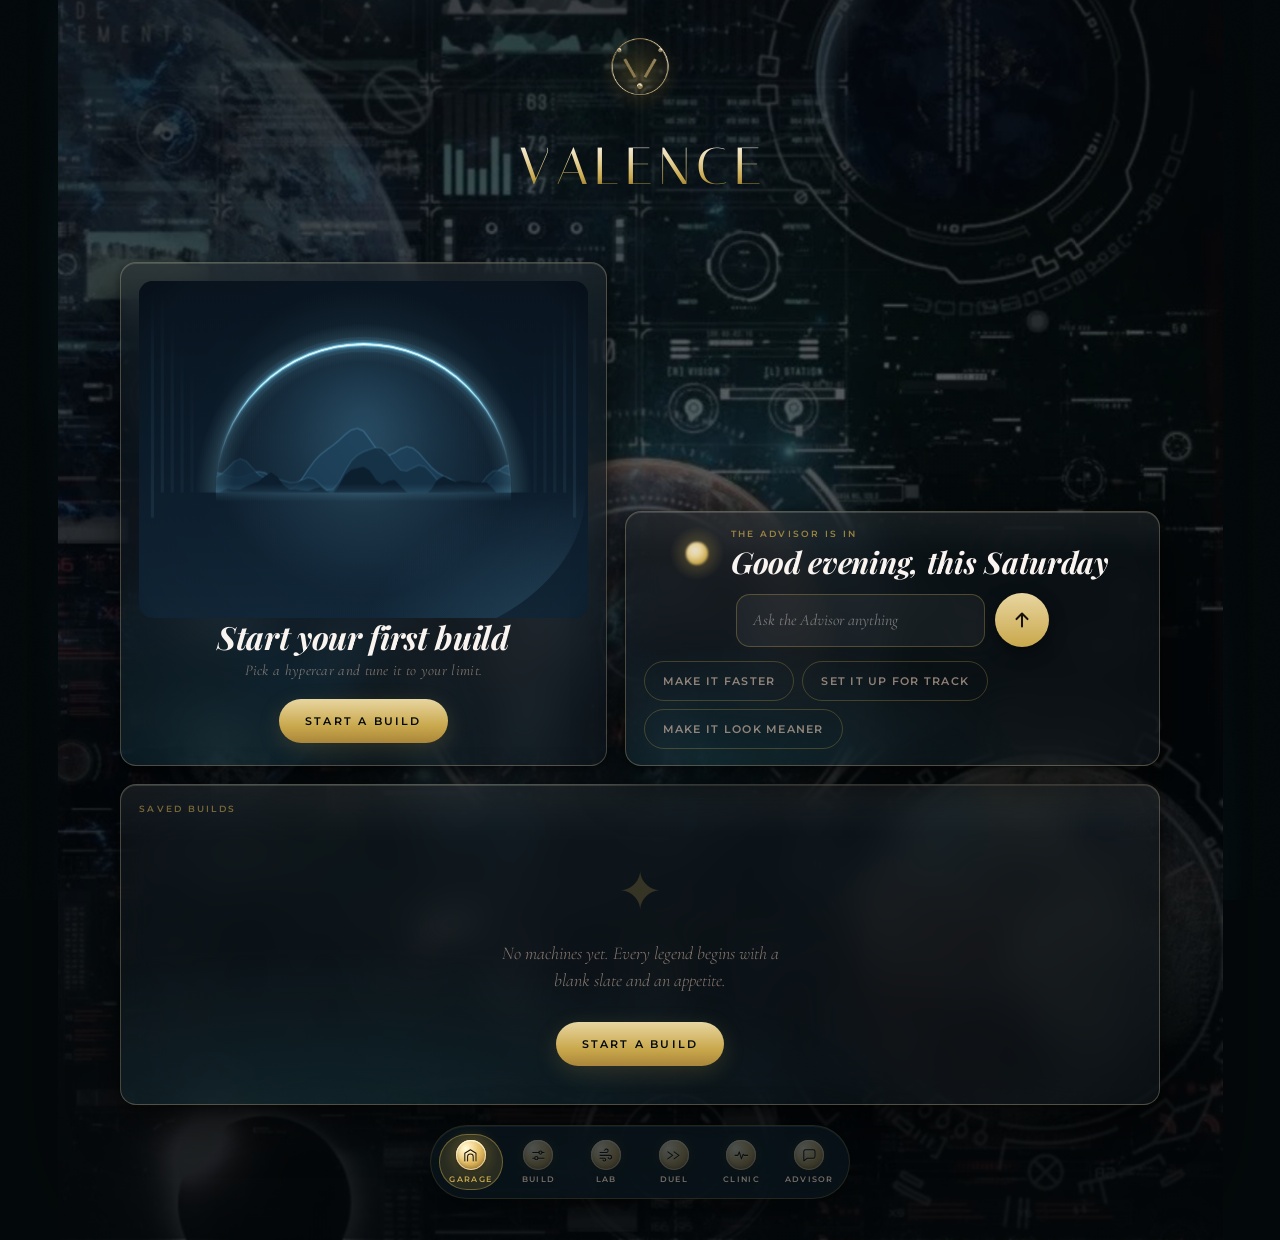
==== commit 16b262af: "Update notifier, and the Advisor answers from the Garage front door (7b) UPDATES. An installed web a" ====
--- a/index.html
+++ b/index.html
@@ -16,7 +16,10 @@
   <link rel="preconnect" href="https://fonts.googleapis.com">
   <link rel="preconnect" href="https://fonts.gstatic.com" crossorigin>
   <link href="https://fonts.googleapis.com/css2?family=Playfair+Display:ital,wght@1,700&family=Montserrat:wght@300;400;500;600&family=Cormorant+Garamond:ital,wght@1,400;1,500&family=Italiana&display=swap" rel="stylesheet">
-  <link rel="stylesheet" href="style.css?v=40">
+  <!-- Bumped with every deploy. js/updates.js compares this against
+       version.json and offers a one tap refresh when they differ. -->
+  <meta name="app-version" content="59">
+  <link rel="stylesheet" href="style.css?v=42">
 </head>
 <body>
   <!-- Fixed atmosphere: realistic volumetric fog painted by js/fog.js on
@@ -92,16 +95,37 @@
         </section>
 
         <!-- Advisor quick-entry -->
+        <!-- The Advisor answers from the front door. A greeting and a live
+             composer, so the AI is the first thing you can touch instead of a
+             door you have to find. Sending hands off to the Advisor tab with
+             the question already asked. -->
         <section id="dash-advisor" class="glass-sheet" aria-label="Advisor">
-          <div id="dash-orb" aria-hidden="true">
-            <span class="orb-glow"></span>
-            <span class="orb-core"></span>
-          </div>
-          <div id="dash-advisor-body">
-            <div class="eyebrow">The Advisor is in</div>
-            <span id="dash-advisor-hint">Ask how to make it faster.</span>
-          </div>
-          <button id="btn-dash-advisor" class="btn-secondary" type="button">Ask</button>
+          <div id="dash-advisor-head">
+            <div id="dash-orb" aria-hidden="true">
+              <span class="orb-glow"></span>
+              <span class="orb-core"></span>
+            </div>
+            <div id="dash-advisor-body">
+              <div class="eyebrow">The Advisor is in</div>
+              <h3 id="dash-greeting" class="display-title">Good evening</h3>
+            </div>
+          </div>
+
+          <div id="dash-ask-row">
+            <textarea id="dash-ask" rows="1" spellcheck="false" autocomplete="off"
+              placeholder="Ask the Advisor anything" aria-label="Ask the Advisor"></textarea>
+            <button id="btn-dash-send" class="adv-send" type="button" aria-label="Send to the Advisor">
+              <svg viewBox="0 0 24 24" fill="none" stroke="currentColor" stroke-width="2.2" aria-hidden="true">
+                <path d="M12 19V5M6 11l6-6 6 6" stroke-linecap="round" stroke-linejoin="round"/>
+              </svg>
+            </button>
+          </div>
+
+          <div id="dash-ask-suggestions">
+            <button type="button" class="chip" data-ask="How do I make this faster?">Make it faster</button>
+            <button type="button" class="chip" data-ask="What should I change for track days?">Set it up for track</button>
+            <button type="button" class="chip" data-ask="How do I make this look meaner?">Make it look meaner</button>
+          </div>
         </section>
 
       </div>
@@ -919,7 +943,7 @@
         </div>
 
         <div class="sc-footer">
-          <div class="sc-mono">V</div>
+          <img class="sc-mono" src="assets/logo-v.png" alt="Valence" width="52" height="52">
           <div class="sc-built">Built in the Valence Garage</div>
           <button id="sc-download" class="sc-download" type="button">Download to share</button>
         </div>
@@ -932,24 +956,25 @@
        app.js toggles .run; pure decoration, pointer-events none. -->
   <div id="seam-wipe" aria-hidden="true"></div>
 
-  <script defer src="js/atmos.js?v=56"></script>
-  <script defer src="js/motion.js?v=56"></script>
-  <script defer src="js/fog.js?v=56"></script>
-  <script defer src="js/heroscene.js?v=56"></script>
-  <script defer src="js/orb.js?v=56"></script>
-  <script defer src="js/physics.js?v=56"></script>
-  <script defer src="js/car.js?v=56"></script>
-  <script defer src="js/cars.js?v=56"></script>
-  <script defer src="js/viewer.js?v=56"></script>
-  <script defer src="js/theater.js?v=56"></script>
-  <script defer src="js/windlab.js?v=56"></script>
-  <script defer src="js/duel.js?v=56"></script>
-  <script defer src="js/speccard.js?v=56"></script>
-  <script defer src="js/knowledge.js?v=56"></script>
-  <script defer src="js/aiengine.js?v=56"></script>
-  <script defer src="js/clinic.js?v=56"></script>
-  <script defer src="js/advisor.js?v=56"></script>
-  <script defer src="js/app.js?v=56"></script>
-  <script defer src="js/intro.js?v=56"></script>
+  <script defer src="js/atmos.js?v=59"></script>
+  <script defer src="js/motion.js?v=59"></script>
+  <script defer src="js/fog.js?v=59"></script>
+  <script defer src="js/heroscene.js?v=59"></script>
+  <script defer src="js/orb.js?v=59"></script>
+  <script defer src="js/physics.js?v=59"></script>
+  <script defer src="js/car.js?v=59"></script>
+  <script defer src="js/cars.js?v=59"></script>
+  <script defer src="js/viewer.js?v=59"></script>
+  <script defer src="js/theater.js?v=59"></script>
+  <script defer src="js/windlab.js?v=59"></script>
+  <script defer src="js/duel.js?v=59"></script>
+  <script defer src="js/updates.js?v=59"></script>
+  <script defer src="js/speccard.js?v=59"></script>
+  <script defer src="js/knowledge.js?v=59"></script>
+  <script defer src="js/aiengine.js?v=59"></script>
+  <script defer src="js/clinic.js?v=59"></script>
+  <script defer src="js/advisor.js?v=59"></script>
+  <script defer src="js/app.js?v=59"></script>
+  <script defer src="js/intro.js?v=59"></script>
 </body>
 </html>
--- a/style.css
+++ b/style.css
@@ -2643,13 +2643,11 @@
 }
 
 .sc-mono {
-  font-family: var(--font-display);
-  font-style: italic;
-  font-weight: 700;
-  font-size: 44px;
-  line-height: 1;
-  color: var(--gold);
-  text-shadow: 0 0 24px rgba(201, 168, 76, 0.4);
+  display: block;
+  width: 52px;
+  height: 52px;
+  object-fit: contain;
+  filter: drop-shadow(0 0 18px rgba(201, 168, 76, 0.45));
 }
 
 .sc-built {
@@ -4996,3 +4994,135 @@
 }
 .garage-card-dl:hover { background: rgba(201, 168, 76, 0.18); border-color: var(--gold); }
 .garage-card-dl:disabled { opacity: 0.7; cursor: default; }
+
+/* ============================================================
+   7b: the Advisor answers from the front door
+   ============================================================ */
+#dash-advisor {
+  display: flex;
+  flex-direction: column;
+  gap: 14px;
+}
+
+#dash-advisor-head {
+  display: flex;
+  align-items: center;
+  gap: 14px;
+}
+
+#dash-greeting {
+  margin: 2px 0 0;
+  font-size: 26px;
+  line-height: 1.15;
+}
+
+#dash-ask-row {
+  display: flex;
+  align-items: flex-end;
+  gap: 10px;
+}
+
+#dash-ask {
+  flex: 1 1 auto;
+  min-width: 0;
+  min-height: 50px;
+  max-height: 160px;
+  padding: 14px 16px;
+  border: 1px solid rgba(201, 168, 76, 0.32);
+  border-radius: 14px;
+  background: rgba(255, 255, 255, 0.05);
+  color: var(--porcelain);
+  font-family: var(--font-ui);
+  font-size: 16px;      /* 16px keeps iOS from zooming the page on focus */
+  line-height: 1.45;
+  resize: none;
+  overflow-y: auto;
+}
+#dash-ask::placeholder {
+  color: rgba(250, 244, 240, 0.42);
+  font-family: var(--font-accent);
+  font-style: italic;
+}
+#dash-ask:focus {
+  outline: none;
+  border-color: rgba(201, 168, 76, 0.72);
+  background: rgba(255, 255, 255, 0.075);
+}
+
+#btn-dash-send { align-self: flex-end; }
+
+#dash-ask-suggestions {
+  display: flex;
+  flex-wrap: wrap;
+  gap: 8px;
+}
+#dash-ask-suggestions .chip { font-size: 10.5px; }
+
+@media (min-width: 900px) {
+  #dash-greeting { font-size: 30px; }
+}
+
+/* ---- Update prompt ---- */
+#update-bar {
+  position: fixed;
+  left: 50%;
+  bottom: calc(var(--bottom-pad) + 14px + env(safe-area-inset-bottom));
+  transform: translateX(-50%);
+  z-index: 90;
+  display: flex;
+  align-items: center;
+  gap: 12px;
+  max-width: min(520px, calc(100vw - 28px));
+  padding: 12px 14px;
+  border: 1px solid rgba(201, 168, 76, 0.45);
+  border-radius: 14px;
+  background: rgba(20, 20, 20, 0.97);
+  box-shadow: 0 18px 44px rgba(0, 0, 0, 0.7);
+  animation: update-rise 320ms cubic-bezier(0.22, 1, 0.36, 1) both;
+}
+
+@keyframes update-rise {
+  from { opacity: 0; transform: translate(-50%, 14px); }
+  to   { opacity: 1; transform: translate(-50%, 0); }
+}
+
+.update-text {
+  flex: 1 1 auto;
+  font-family: var(--font-accent);
+  font-style: italic;
+  font-size: 15px;
+  color: var(--porcelain);
+}
+
+.update-btn {
+  flex: none;
+  padding: 9px 16px;
+  border: none;
+  border-radius: 999px;
+  background: linear-gradient(180deg, var(--champagne), var(--gold));
+  color: #171208;
+  font-family: var(--font-ui);
+  font-size: 11px;
+  font-weight: 600;
+  letter-spacing: 0.16em;
+  text-transform: uppercase;
+  cursor: pointer;
+}
+.update-btn:disabled { opacity: 0.6; cursor: default; }
+
+.update-dismiss {
+  flex: none;
+  padding: 9px 6px;
+  border: none;
+  background: none;
+  color: rgba(250, 244, 240, 0.55);
+  font-family: var(--font-ui);
+  font-size: 11px;
+  letter-spacing: 0.12em;
+  text-transform: uppercase;
+  cursor: pointer;
+}
+
+@media (prefers-reduced-motion: reduce) {
+  #update-bar { animation: none; }
+}
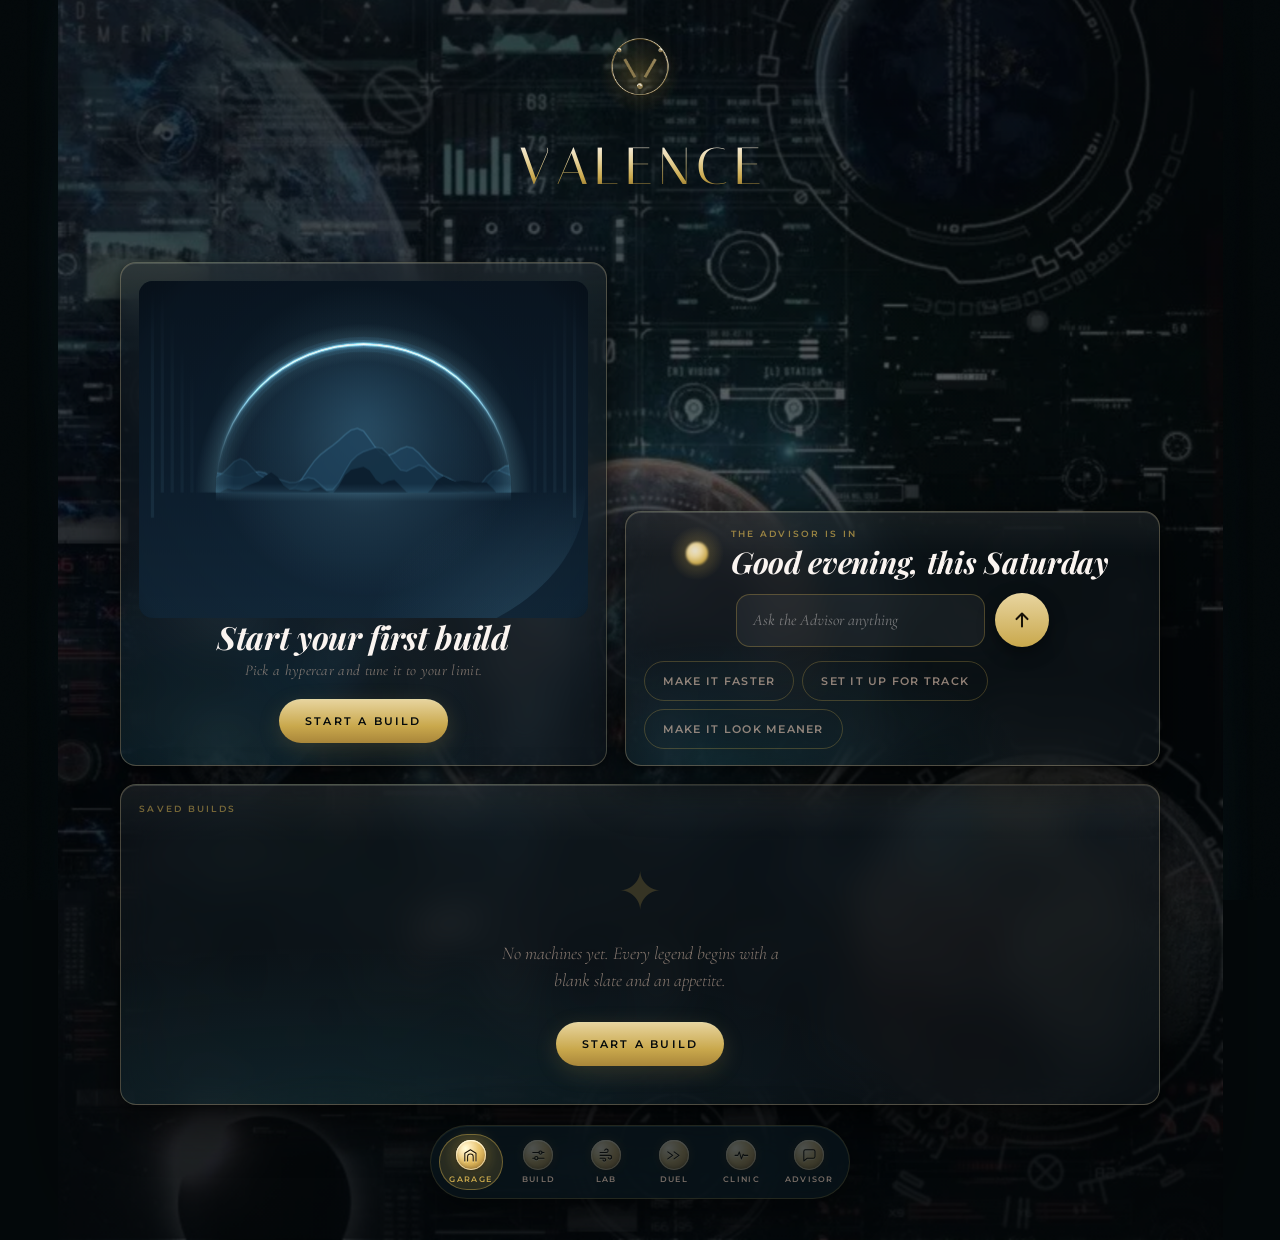
==== commit 78c6d5c0: "Composer grows upward, install button, and the real logo as the app icon 1. THE COMPOSER WAS RUNNING" ====
--- a/index.html
+++ b/index.html
@@ -18,8 +18,8 @@
   <link href="https://fonts.googleapis.com/css2?family=Playfair+Display:ital,wght@1,700&family=Montserrat:wght@300;400;500;600&family=Cormorant+Garamond:ital,wght@1,400;1,500&family=Italiana&display=swap" rel="stylesheet">
   <!-- Bumped with every deploy. js/updates.js compares this against
        version.json and offers a one tap refresh when they differ. -->
-  <meta name="app-version" content="59">
-  <link rel="stylesheet" href="style.css?v=42">
+  <meta name="app-version" content="60">
+  <link rel="stylesheet" href="style.css?v=43">
 </head>
 <body>
   <!-- Fixed atmosphere: realistic volumetric fog painted by js/fog.js on
@@ -95,6 +95,17 @@
         </section>
 
         <!-- Advisor quick-entry -->
+        <!-- Install affordance. Hidden by default; js/install.js reveals it
+             only when the app can actually be installed, and never once it
+             already is. -->
+        <section id="dash-install" class="glass-sheet" aria-label="Install" hidden>
+          <div id="install-body">
+            <div class="eyebrow">Keep the garage close</div>
+            <span id="install-copy">Install Valence for a full-screen app on your home screen.</span>
+          </div>
+          <button id="btn-install" class="btn-primary" type="button">Install</button>
+        </section>
+
         <!-- The Advisor answers from the front door. A greeting and a live
              composer, so the AI is the first thing you can touch instead of a
              door you have to find. Sending hands off to the Advisor tab with
@@ -956,25 +967,26 @@
        app.js toggles .run; pure decoration, pointer-events none. -->
   <div id="seam-wipe" aria-hidden="true"></div>
 
-  <script defer src="js/atmos.js?v=59"></script>
-  <script defer src="js/motion.js?v=59"></script>
-  <script defer src="js/fog.js?v=59"></script>
-  <script defer src="js/heroscene.js?v=59"></script>
-  <script defer src="js/orb.js?v=59"></script>
-  <script defer src="js/physics.js?v=59"></script>
-  <script defer src="js/car.js?v=59"></script>
-  <script defer src="js/cars.js?v=59"></script>
-  <script defer src="js/viewer.js?v=59"></script>
-  <script defer src="js/theater.js?v=59"></script>
-  <script defer src="js/windlab.js?v=59"></script>
-  <script defer src="js/duel.js?v=59"></script>
-  <script defer src="js/updates.js?v=59"></script>
-  <script defer src="js/speccard.js?v=59"></script>
-  <script defer src="js/knowledge.js?v=59"></script>
-  <script defer src="js/aiengine.js?v=59"></script>
-  <script defer src="js/clinic.js?v=59"></script>
-  <script defer src="js/advisor.js?v=59"></script>
-  <script defer src="js/app.js?v=59"></script>
-  <script defer src="js/intro.js?v=59"></script>
+  <script defer src="js/atmos.js?v=60"></script>
+  <script defer src="js/motion.js?v=60"></script>
+  <script defer src="js/fog.js?v=60"></script>
+  <script defer src="js/heroscene.js?v=60"></script>
+  <script defer src="js/orb.js?v=60"></script>
+  <script defer src="js/physics.js?v=60"></script>
+  <script defer src="js/car.js?v=60"></script>
+  <script defer src="js/cars.js?v=60"></script>
+  <script defer src="js/viewer.js?v=60"></script>
+  <script defer src="js/theater.js?v=60"></script>
+  <script defer src="js/windlab.js?v=60"></script>
+  <script defer src="js/duel.js?v=60"></script>
+  <script defer src="js/install.js?v=60"></script>
+  <script defer src="js/updates.js?v=60"></script>
+  <script defer src="js/speccard.js?v=60"></script>
+  <script defer src="js/knowledge.js?v=60"></script>
+  <script defer src="js/aiengine.js?v=60"></script>
+  <script defer src="js/clinic.js?v=60"></script>
+  <script defer src="js/advisor.js?v=60"></script>
+  <script defer src="js/app.js?v=60"></script>
+  <script defer src="js/intro.js?v=60"></script>
 </body>
 </html>
--- a/style.css
+++ b/style.css
@@ -5126,3 +5126,43 @@
 @media (prefers-reduced-motion: reduce) {
   #update-bar { animation: none; }
 }
+
+/* ============================================================
+   v23: the composer grows UPWARD into the conversation
+   It was growing downward off the page because the thread carried a
+   38vh floor and could not shrink, so every pixel the textarea gained
+   pushed the whole column past the bottom of the screen. The floor was
+   added back when a stuck 400px orb could collapse the thread; that
+   cause is gone, so the thread can shrink again. Now the conversation
+   scrolls up as you type and the composer stays put, which is how every
+   chat interface behaves.
+   ============================================================ */
+#screen-advisor.state-chat #advisor-thread {
+  flex: 1 1 auto;
+  min-height: 0;
+  margin-bottom: 16px;   /* breathing room between the reply and the box */
+}
+
+/* Redundant in chat: the composer is right there. Reclaiming its space
+   gives the conversation more room. */
+#screen-advisor.state-chat #btn-keyboard { display: none; }
+
+#screen-advisor #advisor-input { max-height: 26vh; }
+
+/* ---- Install card ---- */
+#dash-install {
+  display: flex;
+  align-items: center;
+  gap: 14px;
+  flex-wrap: wrap;
+}
+#install-body { flex: 1 1 220px; min-width: 0; }
+#install-copy {
+  display: block;
+  margin-top: 4px;
+  font-family: var(--font-accent);
+  font-style: italic;
+  font-size: 15px;
+  color: rgba(250, 244, 240, 0.78);
+}
+#btn-install { flex: none; }
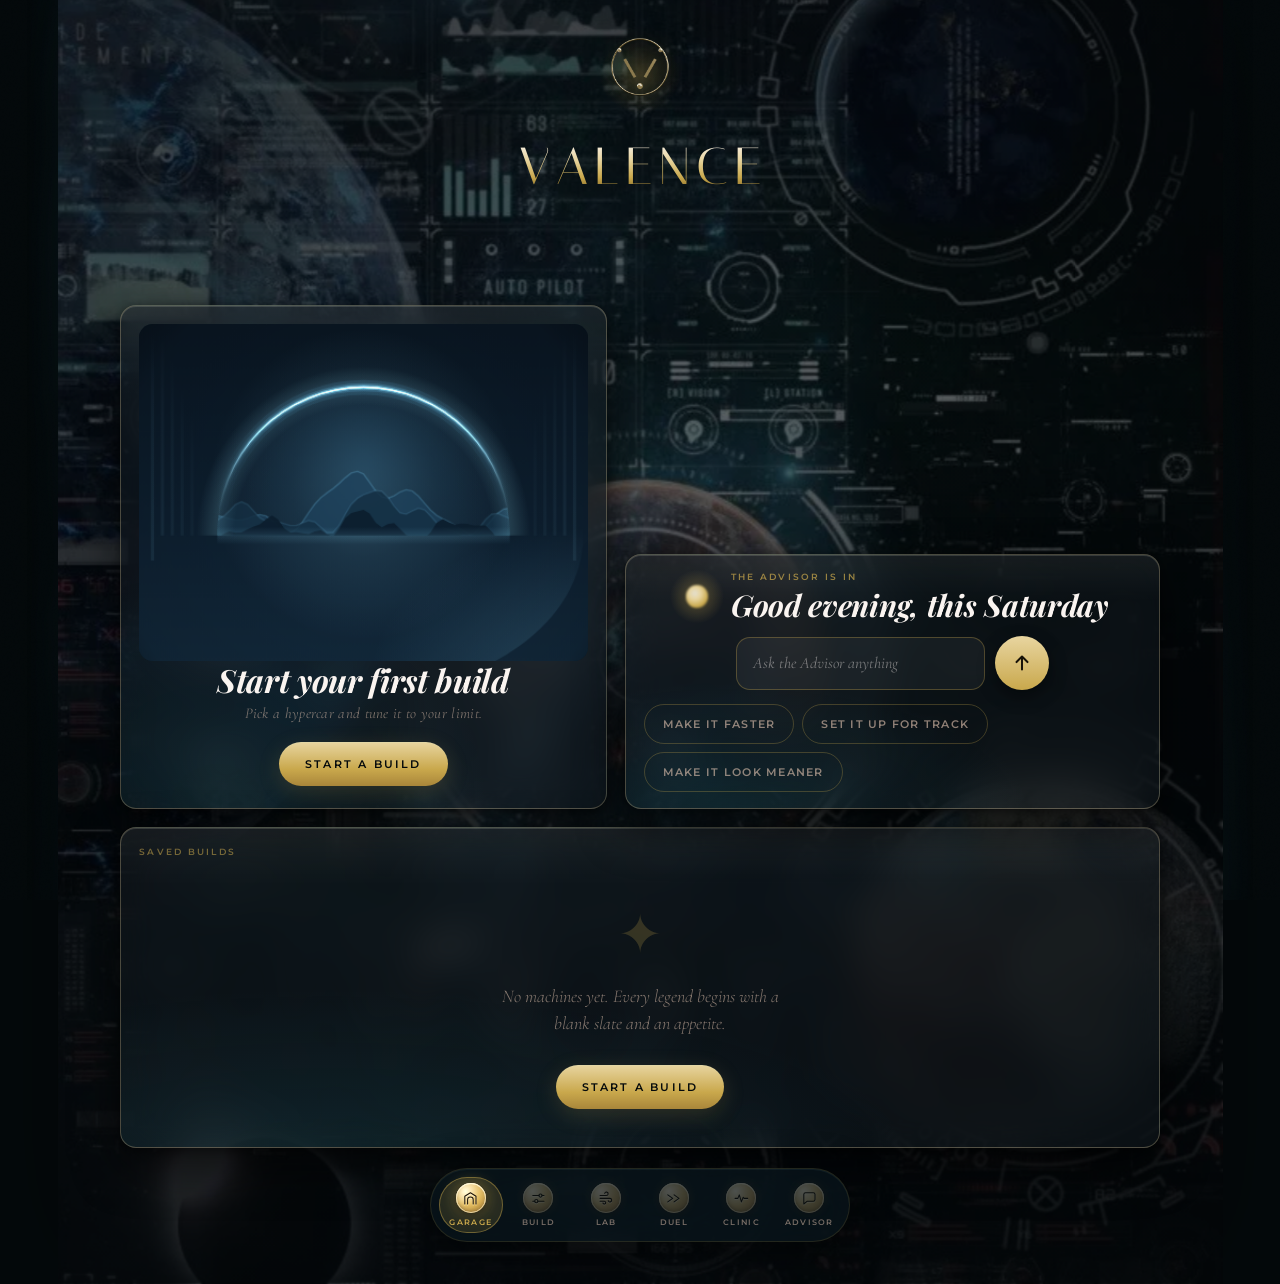
==== commit a5fd6578: "Fix stale app icon (new URLs), and add dashboard drag-to-rearrange 1. THE OLD ICON. The live server " ====
--- a/index.html
+++ b/index.html
@@ -11,15 +11,15 @@
   <meta name="mobile-web-app-capable" content="yes">
   <meta name="apple-mobile-web-app-status-bar-style" content="black-translucent">
   <meta name="apple-mobile-web-app-title" content="Valence">
-  <link rel="apple-touch-icon" href="icons/apple-touch-icon.png">
-  <link rel="icon" type="image/png" sizes="192x192" href="icons/icon-192.png">
+  <link rel="apple-touch-icon" href="icons/apple-touch-icon-v2.png">
+  <link rel="icon" type="image/png" sizes="192x192" href="icons/icon-192-v2.png">
   <link rel="preconnect" href="https://fonts.googleapis.com">
   <link rel="preconnect" href="https://fonts.gstatic.com" crossorigin>
   <link href="https://fonts.googleapis.com/css2?family=Playfair+Display:ital,wght@1,700&family=Montserrat:wght@300;400;500;600&family=Cormorant+Garamond:ital,wght@1,400;1,500&family=Italiana&display=swap" rel="stylesheet">
   <!-- Bumped with every deploy. js/updates.js compares this against
        version.json and offers a one tap refresh when they differ. -->
-  <meta name="app-version" content="60">
-  <link rel="stylesheet" href="style.css?v=43">
+  <meta name="app-version" content="62">
+  <link rel="stylesheet" href="style.css?v=45">
 </head>
 <body>
   <!-- Fixed atmosphere: realistic volumetric fog painted by js/fog.js on
@@ -50,6 +50,7 @@
         <h1 id="marquee" class="display-title marquee">VALENCE</h1>
         <p class="tagline">Where physics meets desire.</p>
         <div class="hairline"></div>
+        <button id="btn-arrange" class="btn-ghost" type="button" aria-pressed="false">Arrange</button>
       </header>
 
       <div id="dashboard">
@@ -967,26 +968,27 @@
        app.js toggles .run; pure decoration, pointer-events none. -->
   <div id="seam-wipe" aria-hidden="true"></div>
 
-  <script defer src="js/atmos.js?v=60"></script>
-  <script defer src="js/motion.js?v=60"></script>
-  <script defer src="js/fog.js?v=60"></script>
-  <script defer src="js/heroscene.js?v=60"></script>
-  <script defer src="js/orb.js?v=60"></script>
-  <script defer src="js/physics.js?v=60"></script>
-  <script defer src="js/car.js?v=60"></script>
-  <script defer src="js/cars.js?v=60"></script>
-  <script defer src="js/viewer.js?v=60"></script>
-  <script defer src="js/theater.js?v=60"></script>
-  <script defer src="js/windlab.js?v=60"></script>
-  <script defer src="js/duel.js?v=60"></script>
-  <script defer src="js/install.js?v=60"></script>
-  <script defer src="js/updates.js?v=60"></script>
-  <script defer src="js/speccard.js?v=60"></script>
-  <script defer src="js/knowledge.js?v=60"></script>
-  <script defer src="js/aiengine.js?v=60"></script>
-  <script defer src="js/clinic.js?v=60"></script>
-  <script defer src="js/advisor.js?v=60"></script>
-  <script defer src="js/app.js?v=60"></script>
-  <script defer src="js/intro.js?v=60"></script>
+  <script defer src="js/atmos.js?v=62"></script>
+  <script defer src="js/motion.js?v=62"></script>
+  <script defer src="js/fog.js?v=62"></script>
+  <script defer src="js/heroscene.js?v=62"></script>
+  <script defer src="js/orb.js?v=62"></script>
+  <script defer src="js/physics.js?v=62"></script>
+  <script defer src="js/car.js?v=62"></script>
+  <script defer src="js/cars.js?v=62"></script>
+  <script defer src="js/viewer.js?v=62"></script>
+  <script defer src="js/theater.js?v=62"></script>
+  <script defer src="js/windlab.js?v=62"></script>
+  <script defer src="js/duel.js?v=62"></script>
+  <script defer src="js/arrange.js?v=62"></script>
+  <script defer src="js/install.js?v=62"></script>
+  <script defer src="js/updates.js?v=62"></script>
+  <script defer src="js/speccard.js?v=62"></script>
+  <script defer src="js/knowledge.js?v=62"></script>
+  <script defer src="js/aiengine.js?v=62"></script>
+  <script defer src="js/clinic.js?v=62"></script>
+  <script defer src="js/advisor.js?v=62"></script>
+  <script defer src="js/app.js?v=62"></script>
+  <script defer src="js/intro.js?v=62"></script>
 </body>
 </html>
--- a/style.css
+++ b/style.css
@@ -5166,3 +5166,134 @@
   color: rgba(250, 244, 240, 0.78);
 }
 #btn-install { flex: none; }
+
+/* ---- iOS install guide ----
+   Safari exposes no install API, so this is instruction, not automation. */
+#ios-install {
+  position: fixed;
+  inset: 0;
+  z-index: 95;
+  display: flex;
+  align-items: center;
+  justify-content: center;
+  padding: 22px;
+  background: rgba(0, 0, 0, 0.72);
+  backdrop-filter: blur(4px);
+}
+
+.ios-card {
+  width: min(420px, 100%);
+  padding: 24px 22px 20px;
+  border: 1px solid rgba(201, 168, 76, 0.45);
+  border-radius: 18px;
+  background: #141414;
+  box-shadow: 0 26px 70px rgba(0, 0, 0, 0.8);
+  text-align: center;
+}
+
+.ios-card h3 {
+  margin: 0 0 14px;
+  font-family: var(--font-display);
+  font-style: italic;
+  font-size: 22px;
+  color: var(--porcelain);
+}
+
+.ios-steps {
+  margin: 0 0 12px;
+  padding-left: 20px;
+  text-align: left;
+  font-family: var(--font-ui);
+  font-size: 14px;
+  line-height: 1.6;
+  color: rgba(250, 244, 240, 0.86);
+}
+.ios-steps li { margin-bottom: 8px; }
+
+/* Points at the Share control, which lives on Safari's bottom bar. */
+.ios-arrow {
+  margin: 6px 0 14px;
+  font-size: 30px;
+  line-height: 1;
+  color: var(--gold);
+  animation: ios-bob 1.4s ease-in-out infinite;
+}
+
+@keyframes ios-bob {
+  0%, 100% { transform: translateY(0); opacity: 0.75; }
+  50%      { transform: translateY(6px); opacity: 1; }
+}
+
+@media (prefers-reduced-motion: reduce) {
+  .ios-arrow { animation: none; }
+}
+
+/* ============================================================
+   Dashboard arranging
+   Off by default: an always-draggable panel fights the scroll gesture
+   on a phone, so nothing moves until Arrange is pressed.
+   ============================================================ */
+#btn-arrange {
+  display: inline-flex;
+  align-items: center;
+  margin-top: 12px;
+  padding: 8px 16px;
+  border: 1px solid rgba(201, 168, 76, 0.35);
+  border-radius: 999px;
+  background: rgba(201, 168, 76, 0.08);
+  color: var(--champagne);
+  font-family: var(--font-ui);
+  font-size: 10px;
+  font-weight: 600;
+  letter-spacing: 0.2em;
+  text-transform: uppercase;
+  cursor: pointer;
+  transition: background 160ms ease, border-color 160ms ease;
+}
+#btn-arrange:hover { background: rgba(201, 168, 76, 0.18); border-color: var(--gold); }
+#btn-arrange[aria-pressed="true"] {
+  background: linear-gradient(180deg, var(--champagne), var(--gold));
+  border-color: transparent;
+  color: #171208;
+}
+
+#dashboard.arranging > * {
+  position: relative;
+  outline: 1px dashed rgba(201, 168, 76, 0.45);
+  outline-offset: 4px;
+  /* The browser must not claim the gesture, or dragging turns into scrolling. */
+  touch-action: none;
+  user-select: none;
+}
+
+.dash-grip {
+  position: absolute;
+  top: 10px;
+  right: 10px;
+  z-index: 5;
+  display: inline-flex;
+  align-items: center;
+  justify-content: center;
+  width: 38px;
+  height: 38px;
+  padding: 0;
+  border: 1px solid rgba(201, 168, 76, 0.5);
+  border-radius: 10px;
+  background: rgba(20, 20, 20, 0.9);
+  color: var(--champagne);
+  cursor: grab;
+  touch-action: none;
+}
+.dash-grip:active { cursor: grabbing; }
+.dash-grip svg { width: 20px; height: 20px; }
+
+#dashboard > .dragging {
+  z-index: 20;
+  opacity: 0.92;
+  box-shadow: 0 22px 50px rgba(0, 0, 0, 0.7);
+  outline-color: var(--gold);
+}
+
+@media (prefers-reduced-motion: reduce) {
+  #btn-arrange { transition: none; }
+}
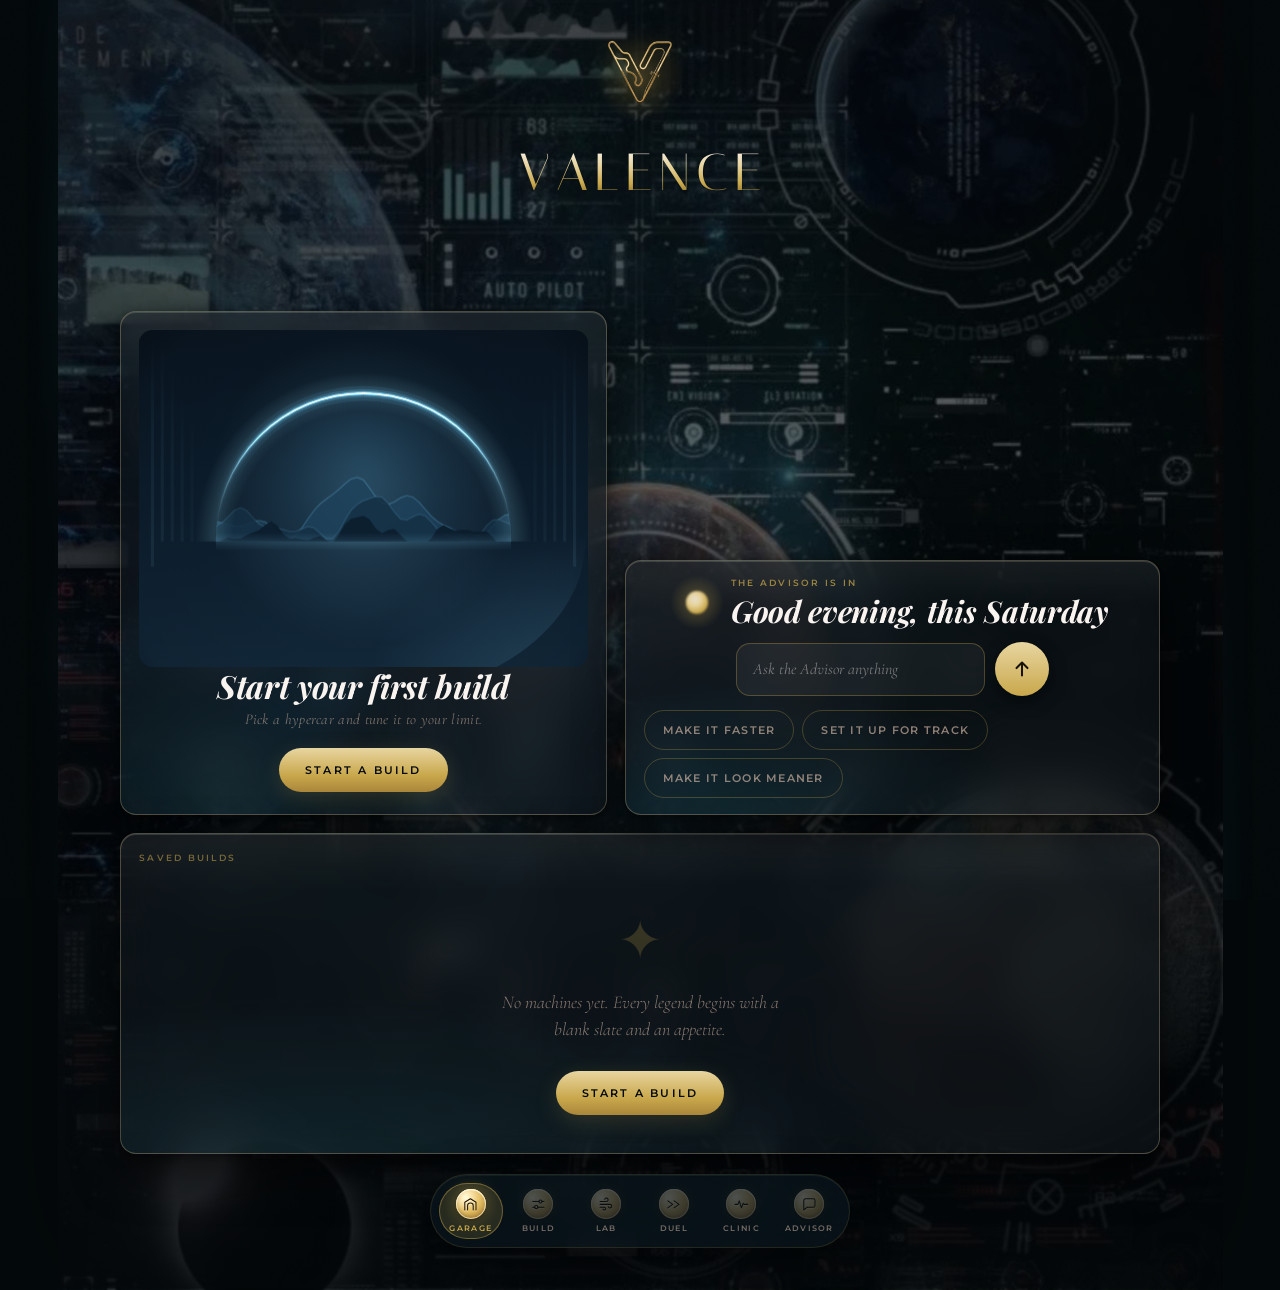
==== commit bbb28947: "Static crest, and pin the install prompt to the top of the Garage CREST. The gold V above the wordma" ====
--- a/index.html
+++ b/index.html
@@ -18,8 +18,8 @@
   <link href="https://fonts.googleapis.com/css2?family=Playfair+Display:ital,wght@1,700&family=Montserrat:wght@300;400;500;600&family=Cormorant+Garamond:ital,wght@1,400;1,500&family=Italiana&display=swap" rel="stylesheet">
   <!-- Bumped with every deploy. js/updates.js compares this against
        version.json and offers a one tap refresh when they differ. -->
-  <meta name="app-version" content="62">
-  <link rel="stylesheet" href="style.css?v=45">
+  <meta name="app-version" content="64">
+  <link rel="stylesheet" href="style.css?v=47">
 </head>
 <body>
   <!-- Fixed atmosphere: realistic volumetric fog painted by js/fog.js on
@@ -39,11 +39,13 @@
     <!-- ============================ GARAGE ============================ -->
     <section id="screen-garage" class="screen active" aria-label="Garage">
       <header class="masthead">
-        <!-- Gold V monogram: a 32-frame Blender turntable (EEVEE metal +
-             rim light) played as an 8x4 stepped sprite. inline-block so it
-             follows the masthead text-align (left on mobile, centred desktop).
-             The maison crest above the wordmark. -->
-        <div id="mono-crest" aria-hidden="true"><span class="mono-sprite"></span></div>
+        <!-- The official Valence mark. This was a 32-frame Blender turntable
+             played as a stepped sprite; on a phone that meant repositioning a
+             3360x1680 image 32 times, which read as flashing and glitching.
+             It is now the real logo, static, so it is simply always there. -->
+        <div id="mono-crest" aria-hidden="true">
+          <img src="assets/logo-v.png" alt="" width="72" height="72">
+        </div>
         <div class="eyebrow">The Private Collection</div>
         <!-- v9 marquee: motion.js splits the wordmark into per-letter spans
              for the staggered rise; CSS paints the gradient + shine sweep. -->
@@ -53,6 +55,21 @@
         <button id="btn-arrange" class="btn-ghost" type="button" aria-pressed="false">Arrange</button>
       </header>
 
+      <!-- Install affordance. Deliberately OUTSIDE #dashboard: that becomes a
+           grid with named template areas on desktop, where `order` is ignored
+           and any unplaced item is auto-placed LAST, which is where this card
+           kept landing. Here it is unconditionally the first thing under the
+           wordmark at every screen size, and Arrange cannot touch it.
+           Hidden until js/install.js confirms the app can actually be
+           installed, and never shown once it already is. -->
+      <section id="dash-install" class="glass-sheet" aria-label="Install" hidden>
+        <div id="install-body">
+          <div class="eyebrow">Keep the garage close</div>
+          <span id="install-copy">Install Valence for a full-screen app on your home screen.</span>
+        </div>
+        <button id="btn-install" class="btn-primary" type="button">Install</button>
+      </section>
+
       <div id="dashboard">
 
         <!-- Hero car widget. heroscene.js paints the deep-blue night arch-portal
@@ -96,17 +113,6 @@
         </section>
 
         <!-- Advisor quick-entry -->
-        <!-- Install affordance. Hidden by default; js/install.js reveals it
-             only when the app can actually be installed, and never once it
-             already is. -->
-        <section id="dash-install" class="glass-sheet" aria-label="Install" hidden>
-          <div id="install-body">
-            <div class="eyebrow">Keep the garage close</div>
-            <span id="install-copy">Install Valence for a full-screen app on your home screen.</span>
-          </div>
-          <button id="btn-install" class="btn-primary" type="button">Install</button>
-        </section>
-
         <!-- The Advisor answers from the front door. A greeting and a live
              composer, so the AI is the first thing you can touch instead of a
              door you have to find. Sending hands off to the Advisor tab with
@@ -968,27 +974,27 @@
        app.js toggles .run; pure decoration, pointer-events none. -->
   <div id="seam-wipe" aria-hidden="true"></div>
 
-  <script defer src="js/atmos.js?v=62"></script>
-  <script defer src="js/motion.js?v=62"></script>
-  <script defer src="js/fog.js?v=62"></script>
-  <script defer src="js/heroscene.js?v=62"></script>
-  <script defer src="js/orb.js?v=62"></script>
-  <script defer src="js/physics.js?v=62"></script>
-  <script defer src="js/car.js?v=62"></script>
-  <script defer src="js/cars.js?v=62"></script>
-  <script defer src="js/viewer.js?v=62"></script>
-  <script defer src="js/theater.js?v=62"></script>
-  <script defer src="js/windlab.js?v=62"></script>
-  <script defer src="js/duel.js?v=62"></script>
-  <script defer src="js/arrange.js?v=62"></script>
-  <script defer src="js/install.js?v=62"></script>
-  <script defer src="js/updates.js?v=62"></script>
-  <script defer src="js/speccard.js?v=62"></script>
-  <script defer src="js/knowledge.js?v=62"></script>
-  <script defer src="js/aiengine.js?v=62"></script>
-  <script defer src="js/clinic.js?v=62"></script>
-  <script defer src="js/advisor.js?v=62"></script>
-  <script defer src="js/app.js?v=62"></script>
-  <script defer src="js/intro.js?v=62"></script>
+  <script defer src="js/atmos.js?v=64"></script>
+  <script defer src="js/motion.js?v=64"></script>
+  <script defer src="js/fog.js?v=64"></script>
+  <script defer src="js/heroscene.js?v=64"></script>
+  <script defer src="js/orb.js?v=64"></script>
+  <script defer src="js/physics.js?v=64"></script>
+  <script defer src="js/car.js?v=64"></script>
+  <script defer src="js/cars.js?v=64"></script>
+  <script defer src="js/viewer.js?v=64"></script>
+  <script defer src="js/theater.js?v=64"></script>
+  <script defer src="js/windlab.js?v=64"></script>
+  <script defer src="js/duel.js?v=64"></script>
+  <script defer src="js/arrange.js?v=64"></script>
+  <script defer src="js/install.js?v=64"></script>
+  <script defer src="js/updates.js?v=64"></script>
+  <script defer src="js/speccard.js?v=64"></script>
+  <script defer src="js/knowledge.js?v=64"></script>
+  <script defer src="js/aiengine.js?v=64"></script>
+  <script defer src="js/clinic.js?v=64"></script>
+  <script defer src="js/advisor.js?v=64"></script>
+  <script defer src="js/app.js?v=64"></script>
+  <script defer src="js/intro.js?v=64"></script>
 </body>
 </html>
--- a/style.css
+++ b/style.css
@@ -3045,17 +3045,15 @@
   pointer-events: none;
 }
 
-.mono-sprite {
-  position: absolute;
-  inset: 0;
-  background-image: url("assets/vmono-spin.webp?v=2");
-  background-size: 800% 400%;
-  background-repeat: no-repeat;
-  animation:
-    mono-x 2.4s steps(8) infinite,
-    mono-y 9.6s steps(4) infinite;
+/* Static, and therefore always simply there. The animated sprite version
+   flickered on phones because it repositioned a 3360x1680 image 32 times. */
+#mono-crest img {
+  display: block;
+  width: 100%;
+  height: 100%;
+  object-fit: contain;
   filter: drop-shadow(0 5px 16px rgba(0, 0, 0, 0.55))
-          drop-shadow(0 0 10px rgba(201, 168, 76, 0.22));
+          drop-shadow(0 0 14px rgba(201, 168, 76, 0.34));
 }
 
 @keyframes mono-x {
@@ -5297,3 +5295,21 @@
 @media (prefers-reduced-motion: reduce) {
   #btn-arrange { transition: none; }
 }
+
+/* Crest sizing: a touch larger now that it is the real mark, and it no
+   longer needs the sprite's fixed square. */
+#mono-crest {
+  width: 72px;
+  height: 72px;
+}
+
+/* Install prompt is pinned to the very top of the dashboard so nobody
+   scrolls past it, and Arrange cannot move it. */
+#dash-install {
+  margin-bottom: 14px;   /* matches the dashboard's gap */
+  border-color: rgba(201, 168, 76, 0.5);
+  background:
+    linear-gradient(180deg, rgba(201, 168, 76, 0.10), rgba(201, 168, 76, 0.03)),
+    rgba(20, 24, 28, 0.6);
+}
+#dashboard.arranging > #dash-install { outline: none; }
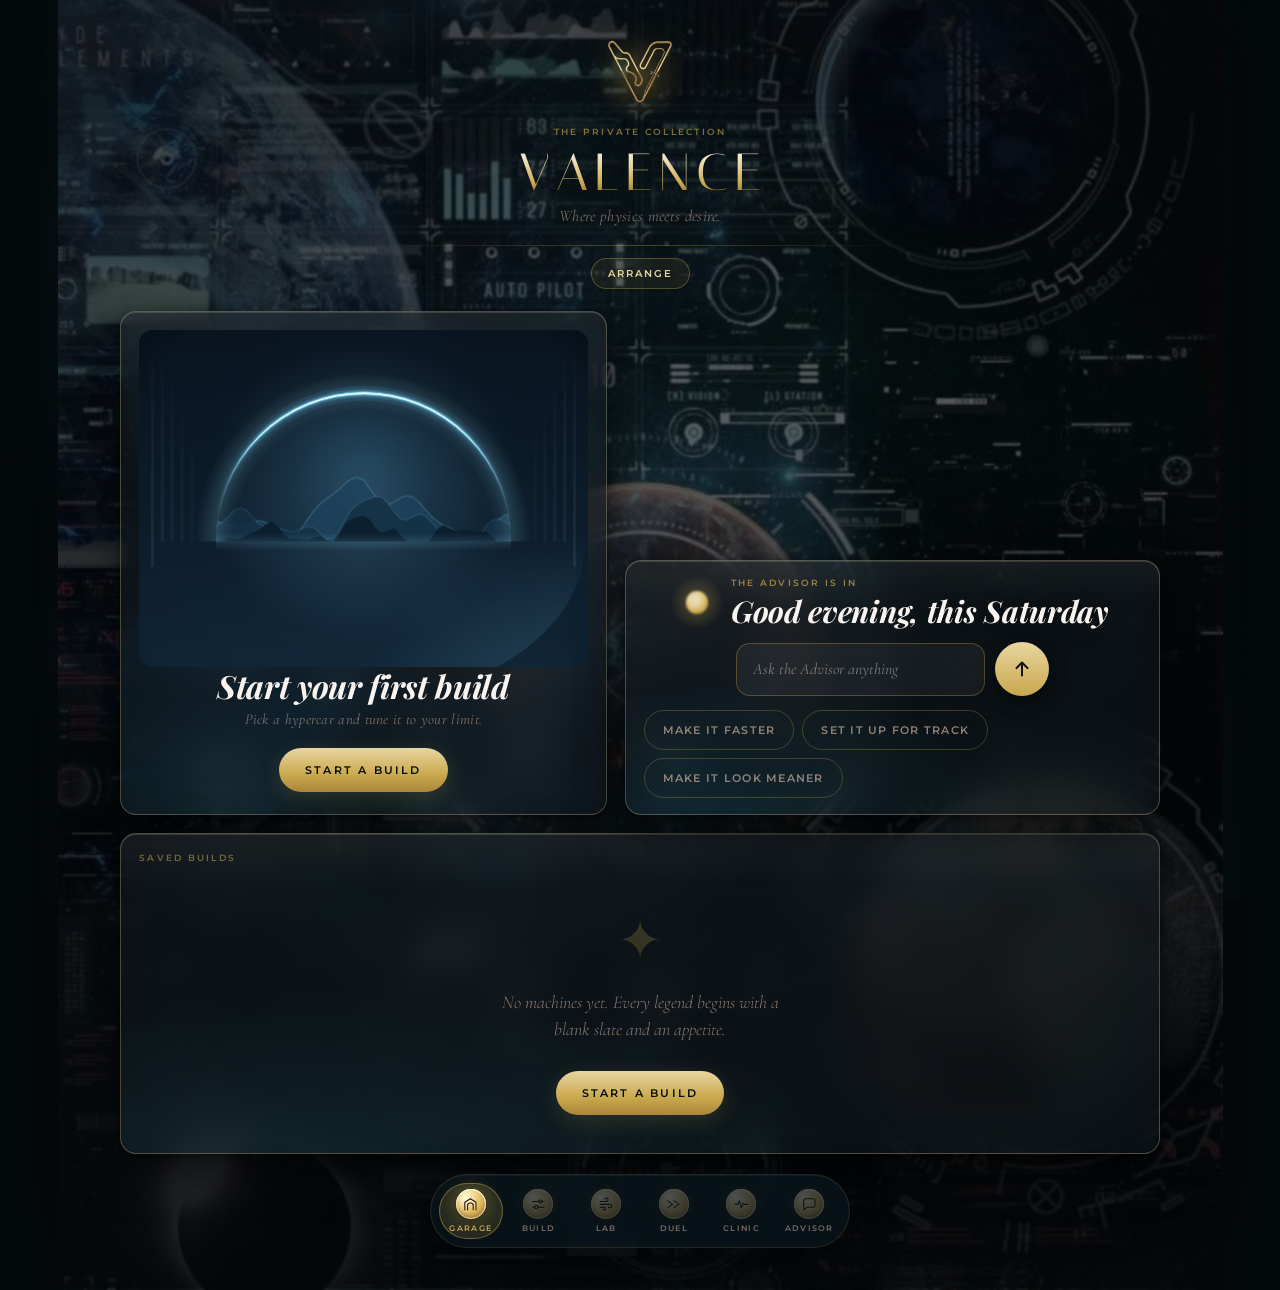
==== commit 0eeed076: "Fix invisible Arrange button: lift EVERY screen's children above its backdrop Same paint-order bug a" ====
--- a/index.html
+++ b/index.html
@@ -18,8 +18,8 @@
   <link href="https://fonts.googleapis.com/css2?family=Playfair+Display:ital,wght@1,700&family=Montserrat:wght@300;400;500;600&family=Cormorant+Garamond:ital,wght@1,400;1,500&family=Italiana&display=swap" rel="stylesheet">
   <!-- Bumped with every deploy. js/updates.js compares this against
        version.json and offers a one tap refresh when they differ. -->
-  <meta name="app-version" content="64">
-  <link rel="stylesheet" href="style.css?v=47">
+  <meta name="app-version" content="65">
+  <link rel="stylesheet" href="style.css?v=48">
 </head>
 <body>
   <!-- Fixed atmosphere: realistic volumetric fog painted by js/fog.js on
@@ -974,27 +974,27 @@
        app.js toggles .run; pure decoration, pointer-events none. -->
   <div id="seam-wipe" aria-hidden="true"></div>
 
-  <script defer src="js/atmos.js?v=64"></script>
-  <script defer src="js/motion.js?v=64"></script>
-  <script defer src="js/fog.js?v=64"></script>
-  <script defer src="js/heroscene.js?v=64"></script>
-  <script defer src="js/orb.js?v=64"></script>
-  <script defer src="js/physics.js?v=64"></script>
-  <script defer src="js/car.js?v=64"></script>
-  <script defer src="js/cars.js?v=64"></script>
-  <script defer src="js/viewer.js?v=64"></script>
-  <script defer src="js/theater.js?v=64"></script>
-  <script defer src="js/windlab.js?v=64"></script>
-  <script defer src="js/duel.js?v=64"></script>
-  <script defer src="js/arrange.js?v=64"></script>
-  <script defer src="js/install.js?v=64"></script>
-  <script defer src="js/updates.js?v=64"></script>
-  <script defer src="js/speccard.js?v=64"></script>
-  <script defer src="js/knowledge.js?v=64"></script>
-  <script defer src="js/aiengine.js?v=64"></script>
-  <script defer src="js/clinic.js?v=64"></script>
-  <script defer src="js/advisor.js?v=64"></script>
-  <script defer src="js/app.js?v=64"></script>
-  <script defer src="js/intro.js?v=64"></script>
+  <script defer src="js/atmos.js?v=65"></script>
+  <script defer src="js/motion.js?v=65"></script>
+  <script defer src="js/fog.js?v=65"></script>
+  <script defer src="js/heroscene.js?v=65"></script>
+  <script defer src="js/orb.js?v=65"></script>
+  <script defer src="js/physics.js?v=65"></script>
+  <script defer src="js/car.js?v=65"></script>
+  <script defer src="js/cars.js?v=65"></script>
+  <script defer src="js/viewer.js?v=65"></script>
+  <script defer src="js/theater.js?v=65"></script>
+  <script defer src="js/windlab.js?v=65"></script>
+  <script defer src="js/duel.js?v=65"></script>
+  <script defer src="js/arrange.js?v=65"></script>
+  <script defer src="js/install.js?v=65"></script>
+  <script defer src="js/updates.js?v=65"></script>
+  <script defer src="js/speccard.js?v=65"></script>
+  <script defer src="js/knowledge.js?v=65"></script>
+  <script defer src="js/aiengine.js?v=65"></script>
+  <script defer src="js/clinic.js?v=65"></script>
+  <script defer src="js/advisor.js?v=65"></script>
+  <script defer src="js/app.js?v=65"></script>
+  <script defer src="js/intro.js?v=65"></script>
 </body>
 </html>
--- a/style.css
+++ b/style.css
@@ -4758,7 +4758,14 @@
    the screen said empty, and the screen was right.
    Fix: lift every direct child of the advisor above that layer.
    ============================================================ */
-#screen-advisor > * {
+/* EVERY screen, not just the advisor. Screens paint their backdrop as a
+   position:fixed ::before with z-index 0, and a positioned element paints in a
+   later phase than ordinary static content, so that backdrop covers any static
+   child. It hid the advisor's whole composer, and then on the Garage it hid the
+   tagline and the Arrange button while #marquee and #mono-crest stayed visible
+   purely because they happen to carry position:relative. Lifting every direct
+   child of every screen closes it once instead of per screen. */
+.screen > * {
   position: relative;
   z-index: 1;
 }
